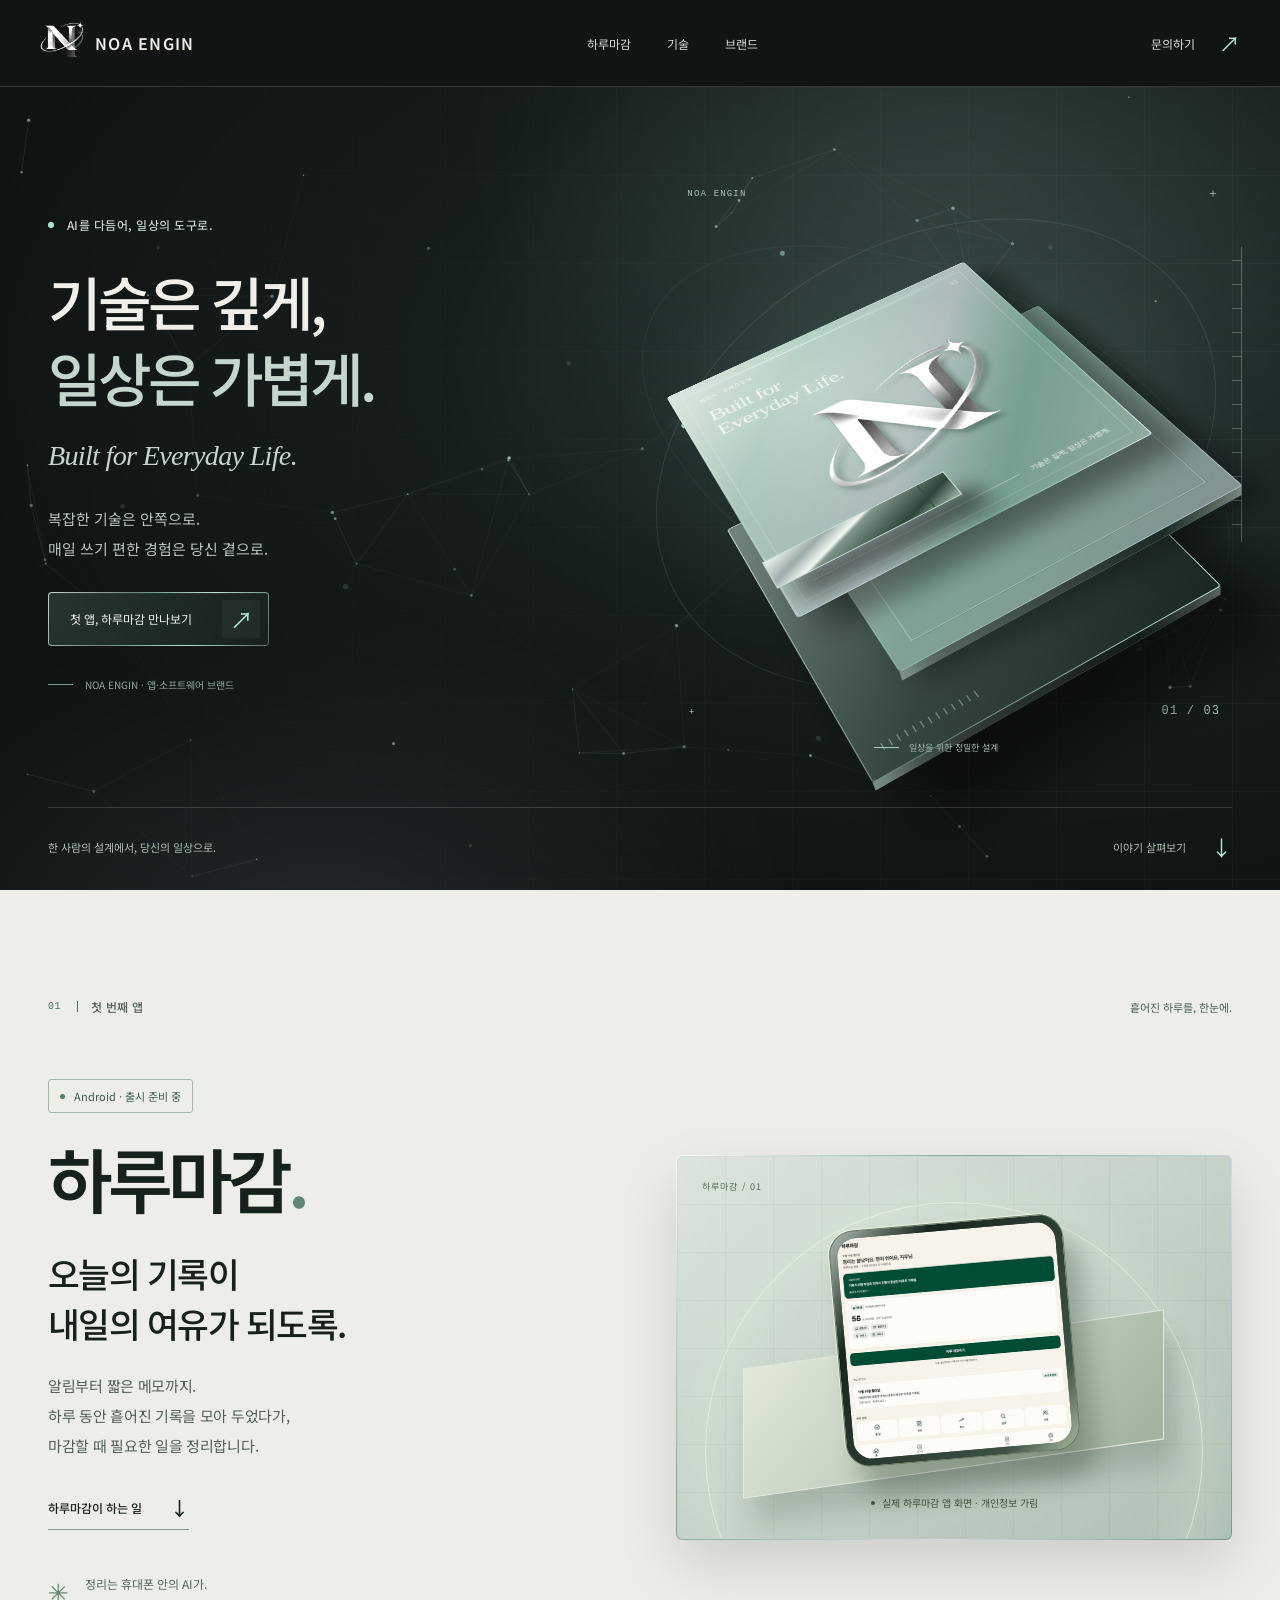
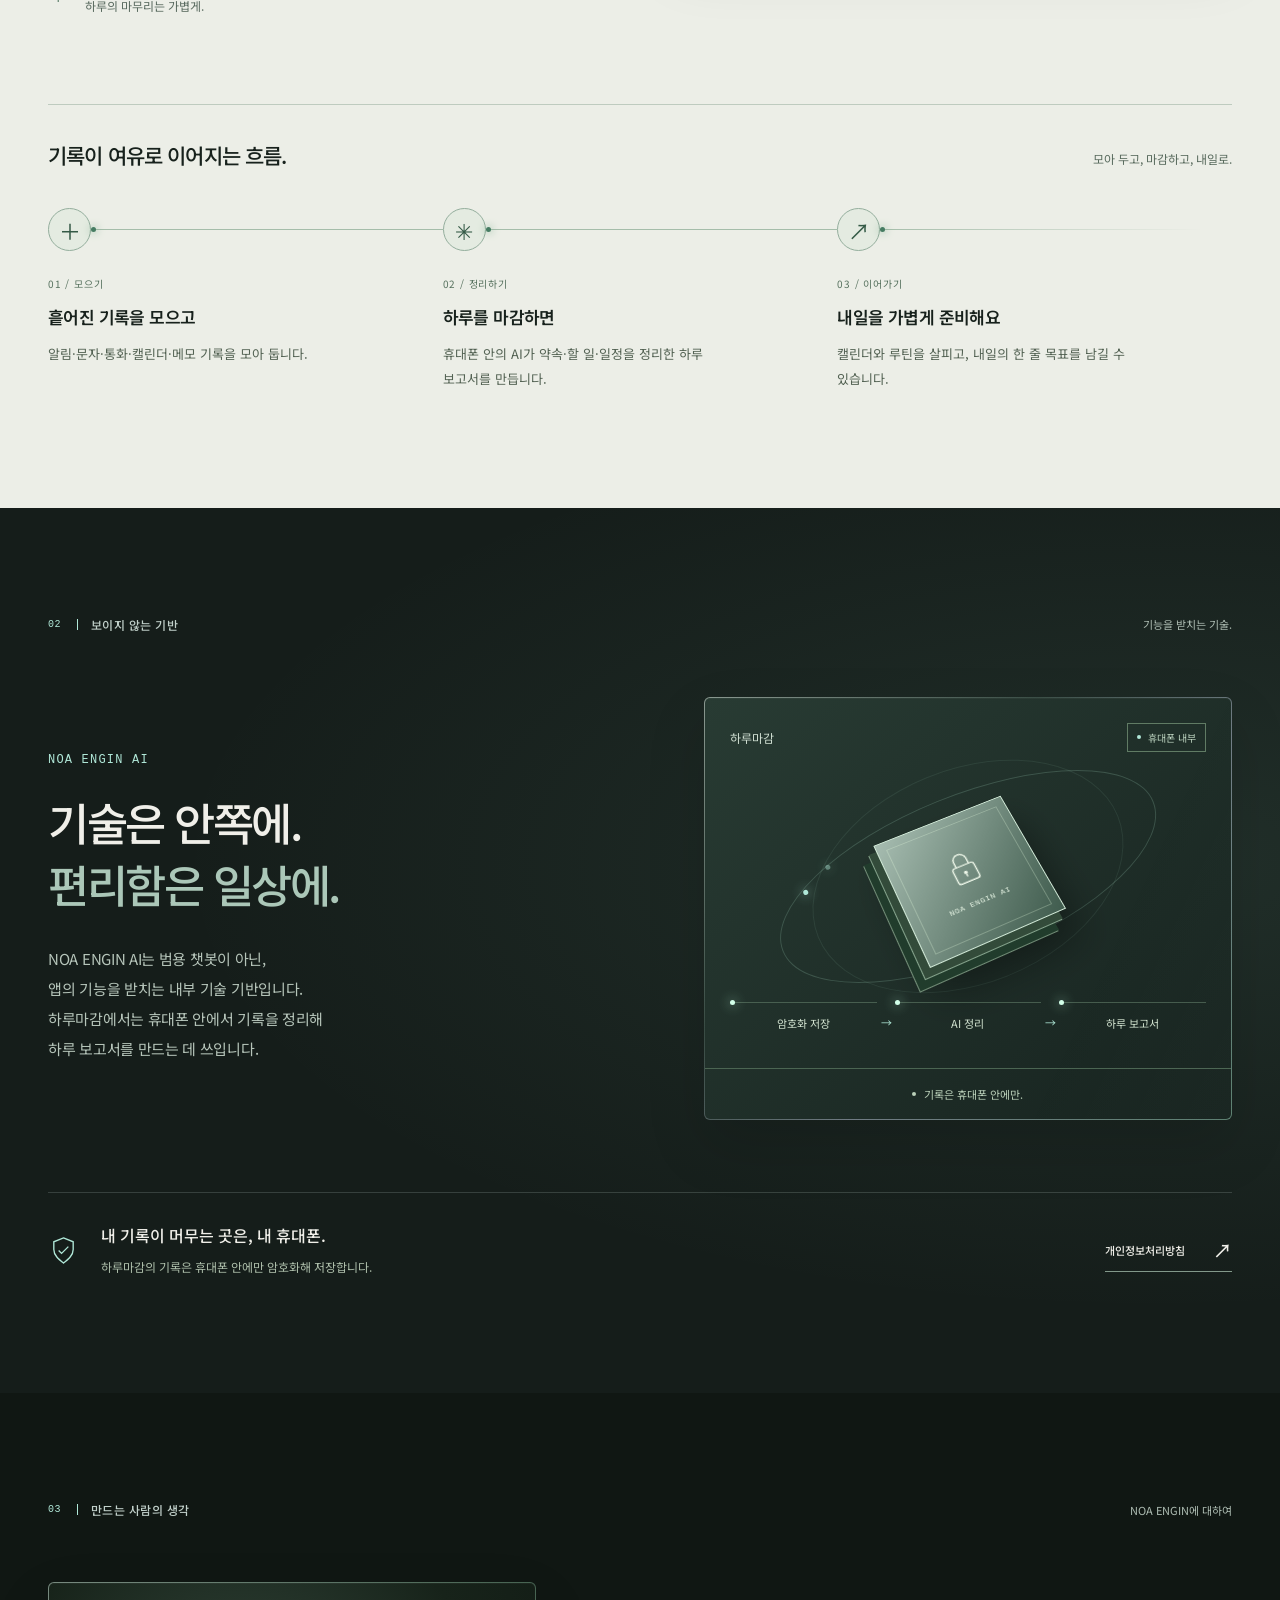
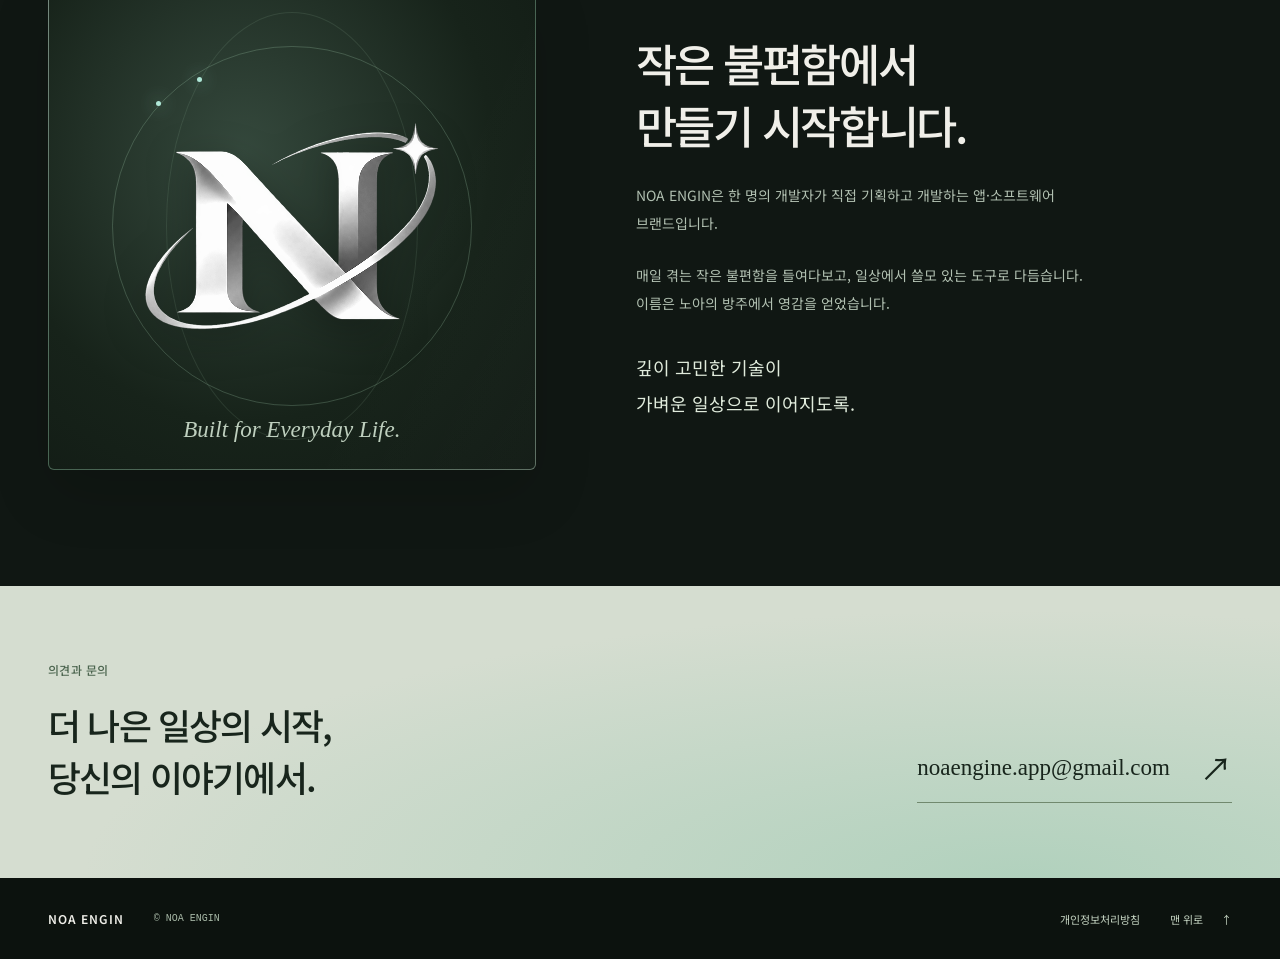
==== index.html @ 0dd3df2d "구글 서치 콘솔 소유권 확인 태그 추가 Co-Authored-By: Claude Opus 5.5 <noreply@anthropic.com> Claude-Session: https:" ====
<!doctype html>
<html lang="ko">
<head>
  <meta charset="utf-8">
  <meta name="viewport" content="width=device-width, initial-scale=1">
  <meta name="google-site-verification" content="SjDsWeBM890c1Nyw2KzvBsazAwzGMPMWwA5pfyXHjJE" />
  <meta name="theme-color" content="#111413">
  <meta name="description" content="NOA ENGIN은 1인 개발자가 직접 기획하고 개발하는 앱·소프트웨어 브랜드입니다. 일상 속 작은 불편함을 해결하는 실용적인 앱을 만들며, 첫 앱 '하루마감'을 출시 준비 중입니다.">
  <title>NOA ENGIN — 기술은 깊게, 일상은 가볍게.</title>
  <link rel="canonical" href="https://noaengineapp.github.io/">
  <meta property="og:type" content="website">
  <meta property="og:title" content="NOA ENGIN — 기술은 깊게, 일상은 가볍게.">
  <meta property="og:description" content="NOA ENGIN은 1인 개발자가 직접 기획하고 개발하는 앱·소프트웨어 브랜드입니다. 일상 속 작은 불편함을 해결하는 실용적인 앱을 만들며, 첫 앱 '하루마감'을 출시 준비 중입니다.">
  <meta property="og:url" content="https://noaengineapp.github.io/">
  <meta property="og:image" content="https://noaengineapp.github.io/assets/og-banner.jpg">
  <meta property="og:image:width" content="1200">
  <meta property="og:image:height" content="675">
  <meta property="og:locale" content="ko_KR">
  <meta name="twitter:card" content="summary_large_image">
  <meta name="twitter:title" content="NOA ENGIN — 기술은 깊게, 일상은 가볍게.">
  <meta name="twitter:description" content="NOA ENGIN은 1인 개발자가 직접 기획하고 개발하는 앱·소프트웨어 브랜드입니다. 일상 속 작은 불편함을 해결하는 실용적인 앱을 만들며, 첫 앱 '하루마감'을 출시 준비 중입니다.">
  <meta name="twitter:image" content="https://noaengineapp.github.io/assets/og-banner.jpg">
  <link rel="icon" type="image/png" sizes="64x64" href="assets/icon-64.png">
  <link rel="apple-touch-icon" sizes="180x180" href="assets/icon-180.png">
  <link rel="preconnect" href="https://fonts.googleapis.com">
  <link rel="preconnect" href="https://fonts.gstatic.com" crossorigin>
  <link href="https://fonts.googleapis.com/css2?family=Noto+Sans+KR:wght@400;500;600;700&display=swap" rel="stylesheet">
  <link rel="stylesheet" href="style.css">
  <script type="application/ld+json">
  {
    "@context": "https://schema.org",
    "@type": "Organization",
    "name": "NOA ENGIN",
    "alternateName": "노아엔진",
    "url": "https://noaengineapp.github.io/",
    "email": "noaengine.app@gmail.com",
    "slogan": "Built for Everyday Life."
  }
  </script>
  <script src="main.js" defer></script>
</head>
<body>
  <a class="skip-link" href="#main">본문으로 바로가기</a>
  <header class="site-header">
    <div class="header-inner">
      <a class="wordmark" href="#home" aria-label="NOA ENGIN 처음으로">
        <span class="brand-mark"><img src="assets/logo-mark-600.png" width="44" height="44" alt=""></span>
        <span>NOA ENGIN</span>
      </a>
      <nav class="desktop-nav" aria-label="주요 메뉴">
        <a href="#haru">하루마감</a>
        <a href="#technology">기술</a>
        <a href="#about">브랜드</a>
      </nav>
      <a class="header-contact" href="mailto:noaengine.app@gmail.com">문의하기 <span aria-hidden="true">↗</span></a>
      <details class="mobile-menu">
        <summary>메뉴 <span class="hamburger" aria-hidden="true"><i></i><i></i></span></summary>
        <nav aria-label="모바일 주요 메뉴">
          <a href="#haru">하루마감 <span aria-hidden="true">↗</span></a>
          <a href="#technology">기술 <span aria-hidden="true">↗</span></a>
          <a href="#about">브랜드 <span aria-hidden="true">↗</span></a>
          <a href="mailto:noaengine.app@gmail.com">문의하기 <span aria-hidden="true">↗</span></a>
        </nav>
      </details>
    </div>
  </header>

  <main id="main">
    <section class="hero" id="home" aria-labelledby="hero-title">
      <div class="hero-atmosphere" aria-hidden="true">
        <div class="aurora aurora-one"></div>
        <div class="aurora aurora-two"></div>
        <div class="hero-grid"></div>
        <svg class="network-fallback" viewBox="0 0 1440 900" preserveAspectRatio="xMidYMid slice">
          <g class="network-layer">
            <path d="M-100 690 140 470 390 560 640 310 920 430 1180 180 1540 290M140 470 180 180 640 310 780 40M390 560 530 850 920 730 920 430 1280 630 1540 290M920 730 1280 630 1510 890"/>
            <g>
              <circle cx="140" cy="470" r="2.5"/><circle cx="390" cy="560" r="3"/>
              <circle cx="640" cy="310" r="2.5"/><circle cx="920" cy="430" r="3"/>
              <circle cx="1180" cy="180" r="2.5"/><circle cx="180" cy="180" r="2"/>
              <circle cx="530" cy="850" r="2"/><circle cx="920" cy="730" r="3"/>
              <circle cx="1280" cy="630" r="2.5"/>
            </g>
          </g>
        </svg>
        <canvas id="network-canvas"></canvas>
      </div>

      <div class="hero-stage container">
        <div class="hero-copy">
          <p class="eyebrow"><span class="signal" aria-hidden="true"></span>AI를 다듬어, 일상의 도구로.</p>
          <h1 id="hero-title" aria-label="기술은 깊게, 일상은 가볍게.">
            <span class="title-line" aria-hidden="true"><span style="--i:0">기</span><span style="--i:1">술</span><span style="--i:2">은</span> <span style="--i:3">깊</span><span style="--i:4">게</span><span style="--i:5">,</span></span>
            <span class="title-line title-silver" aria-hidden="true"><span style="--i:6">일</span><span style="--i:7">상</span><span style="--i:8">은</span> <span style="--i:9">가</span><span style="--i:10">볍</span><span style="--i:11">게</span><span style="--i:12">.</span></span>
          </h1>
          <p class="hero-english" lang="en">Built for Everyday Life.</p>
          <p class="hero-description">복잡한 기술은 안쪽으로.<br>매일 쓰기 편한 경험은 당신 곁으로.</p>
          <a class="button-link" href="#haru">첫 앱, 하루마감 만나보기 <span aria-hidden="true">↗</span></a>
          <p class="hero-caption"><span aria-hidden="true"></span>NOA ENGIN · 앱·소프트웨어 브랜드</p>
        </div>

        <div class="hero-art" role="img" aria-label="은빛과 민트빛이 흐르는 유리 금속 판 위에 떠 있는 NOA ENGIN 로고">
          <div class="art-halo" aria-hidden="true"></div>
          <div class="art-orbit" aria-hidden="true"></div>
          <div class="art-orbit orbit-two" aria-hidden="true"></div>
          <div class="hud hud-top" aria-hidden="true"><span>NOA ENGIN</span><span>＋</span></div>
          <div class="hud hud-bottom" aria-hidden="true"><span>＋</span><span>01 / 03</span></div>
          <div class="art-ruler" aria-hidden="true"></div>
          <div class="art-camera">
            <div class="scene-tilt">
              <div class="assembly">
                <div class="plate plate-base">
                  <span class="plate-index">03</span>
                  <span class="base-rule"></span>
                </div>
                <div class="plate plate-middle">
                  <span class="plate-index">02</span>
                  <span class="middle-frame"></span>
                </div>
                <div class="plate plate-top">
                  <span class="plate-hairline"></span>
                  <div class="plate-label">
                    <span>NOA ENGIN</span>
                    <strong lang="en">Built for<br>Everyday Life.</strong>
                  </div>
                  <div class="logo-metal">
                    <img src="assets/logo-mark-600.png" width="300" height="300" alt="" fetchpriority="high">
                    <span class="logo-sheen"></span>
                  </div>
                  <span class="plate-scan"></span>
                  <div class="plate-signature"><span></span>기술은 깊게, 일상은 가볍게.</div>
                  <span class="plate-index">01</span>
                </div>
                <div class="metal-bar"><span></span></div>
              </div>
            </div>
          </div>
          <p class="art-caption" aria-hidden="true"><span></span>일상을 위한 정밀한 설계</p>
        </div>
      </div>

      <div class="hero-bottom container">
        <p>한 사람의 설계에서, 당신의 일상으로.</p>
        <a href="#haru">이야기 살펴보기 <span class="scroll-arrow" aria-hidden="true">↓</span></a>
      </div>
    </section>

    <section class="product section-space" id="haru" aria-labelledby="haru-title">
      <div class="container">
        <div class="section-heading" data-reveal>
          <p class="eyebrow"><span class="section-number">01</span>첫 번째 앱</p>
          <p class="section-aside">흩어진 하루를, 한눈에.</p>
        </div>
        <div class="product-grid">
          <div class="product-copy" data-reveal>
            <p class="status"><span aria-hidden="true"></span>Android · 출시 준비 중</p>
            <h2 id="haru-title">하루마감<span class="heading-dot" aria-hidden="true">.</span></h2>
            <p class="product-lead">오늘의 기록이<br>내일의 여유가 되도록.</p>
            <p class="body-copy">알림부터 짧은 메모까지.<br>하루 동안 흩어진 기록을 모아 두었다가,<br>마감할 때 필요한 일을 정리합니다.</p>
            <a class="text-link" href="#how-it-works">하루마감이 하는 일 <span aria-hidden="true">↓</span></a>
            <div class="product-footnote"><span aria-hidden="true">✳</span><p>정리는 휴대폰 안의 AI가.<br>하루의 마무리는 가볍게.</p></div>
          </div>
          <figure class="app-figure glass-card" data-reveal data-card>
            <div class="figure-grid" aria-hidden="true"></div>
            <span class="figure-label" aria-hidden="true">하루마감 / 01</span>
            <div class="app-halo" aria-hidden="true"></div>
            <div class="app-plinth" aria-hidden="true"></div>
            <div class="screen-mount">
              <img src="assets/haru-screen.jpg" alt="개인정보를 가린 실제 하루마감 앱 화면" loading="lazy" decoding="async">
            </div>
            <figcaption><span class="caption-dot" aria-hidden="true"></span>실제 하루마감 앱 화면 · 개인정보 가림</figcaption>
          </figure>
        </div>

        <div class="workflow" id="how-it-works" data-reveal>
          <div class="workflow-title"><h3>기록이 여유로 이어지는 흐름.</h3><p>모아 두고, 마감하고, 내일로.</p></div>
          <ol class="steps">
            <li>
              <div class="flow-track" aria-hidden="true"><span class="flow-node">＋</span><span class="flow-wire"></span></div>
              <p class="step-kicker">01 / 모으기</p>
              <h4>흩어진 기록을 모으고</h4>
              <p>알림·문자·통화·캘린더·메모 기록을 모아 둡니다.</p>
            </li>
            <li>
              <div class="flow-track" aria-hidden="true"><span class="flow-node">✳</span><span class="flow-wire"></span></div>
              <p class="step-kicker">02 / 정리하기</p>
              <h4>하루를 마감하면</h4>
              <p>휴대폰 안의 AI가 약속·할 일·일정을 정리한 하루 보고서를 만듭니다.</p>
            </li>
            <li>
              <div class="flow-track" aria-hidden="true"><span class="flow-node">↗</span><span class="flow-wire"></span></div>
              <p class="step-kicker">03 / 이어가기</p>
              <h4>내일을 가볍게 준비해요</h4>
              <p>캘린더와 루틴을 살피고, 내일의 한 줄 목표를 남길 수 있습니다.</p>
            </li>
          </ol>
        </div>
      </div>
    </section>

    <section class="technology section-space" id="technology" aria-labelledby="technology-title">
      <div class="section-glow" aria-hidden="true"></div>
      <div class="container">
        <div class="section-heading" data-reveal>
          <p class="eyebrow"><span class="section-number">02</span>보이지 않는 기반</p>
          <p class="section-aside">기능을 받치는 기술.</p>
        </div>
        <div class="technology-grid">
          <div class="technology-copy" data-reveal>
            <p class="technology-name">NOA ENGIN AI</p>
            <h2 id="technology-title">기술은 안쪽에.<br><span>편리함은 일상에.</span></h2>
            <p class="body-copy">NOA ENGIN AI는 범용 챗봇이 아닌,<br>앱의 기능을 받치는 내부 기술 기반입니다.<br>하루마감에서는 휴대폰 안에서 기록을 정리해<br>하루 보고서를 만드는 데 쓰입니다.</p>
          </div>
          <div class="local-diagram glass-card" data-reveal data-card>
            <div class="diagram-topline"><span>하루마감</span><span class="diagram-tag"><i aria-hidden="true"></i>휴대폰 내부</span></div>
            <div class="core-scene" aria-hidden="true">
              <div class="core-orbit"></div>
              <div class="core-orbit core-orbit-two"></div>
              <div class="core-chip">
                <span class="chip-frame"></span>
                <svg viewBox="0 0 48 48" fill="none"><rect x="12" y="21" width="24" height="20" rx="3" stroke="currentColor" stroke-width="1.5"/><path d="M17 21v-7a7 7 0 0 1 14 0v7" stroke="currentColor" stroke-width="1.5"/><circle cx="24" cy="30" r="2" fill="currentColor"/><path d="M24 32v3" stroke="currentColor" stroke-width="1.5"/></svg>
                <span>NOA ENGIN AI</span>
              </div>
            </div>
            <ol class="diagram-flow" aria-label="휴대폰 내부 처리 순서">
              <li>암호화 저장</li><li>AI 정리</li><li>하루 보고서</li>
            </ol>
            <p class="diagram-bottomline"><span class="caption-dot" aria-hidden="true"></span>기록은 휴대폰 안에만.</p>
          </div>
        </div>
        <div class="privacy-statement" data-reveal>
          <svg viewBox="0 0 32 32" fill="none" aria-hidden="true"><path d="m16 3 10 4v8c0 6-5 10-10 14C11 25 6 21 6 15V7l10-4Z" stroke="currentColor" stroke-width="1.4"/><path d="m11 16 3 3 7-7" stroke="currentColor" stroke-width="1.4"/></svg>
          <div><h3>내 기록이 머무는 곳은, 내 휴대폰.</h3><p>하루마감의 기록은 휴대폰 안에만 암호화해 저장합니다.</p></div>
          <a class="text-link" href="privacy.html">개인정보처리방침 <span aria-hidden="true">↗</span></a>
        </div>
      </div>
    </section>

    <section class="about section-space" id="about" aria-labelledby="about-title">
      <div class="container">
        <div class="section-heading" data-reveal>
          <p class="eyebrow"><span class="section-number">03</span>만드는 사람의 생각</p>
          <p class="section-aside">NOA ENGIN에 대하여</p>
        </div>
        <div class="about-grid">
          <div class="about-symbol glass-card" data-reveal data-card aria-hidden="true">
            <div class="symbol-orbit"></div>
            <div class="symbol-orbit symbol-orbit-two"></div>
            <div class="about-logo"><img src="assets/logo-mark-600.png" alt="" width="240" height="240" loading="lazy" decoding="async"><span class="logo-sheen"></span></div>
            <span class="symbol-label" lang="en">Built for Everyday Life.</span>
          </div>
          <div class="about-copy" data-reveal>
            <h2 id="about-title">작은 불편함에서<br>만들기 시작합니다.</h2>
            <p>NOA ENGIN은 한 명의 개발자가 직접 기획하고 개발하는 앱·소프트웨어 브랜드입니다.</p>
            <p>매일 겪는 작은 불편함을 들여다보고, 일상에서 쓸모 있는 도구로 다듬습니다. 이름은 노아의 방주에서 영감을 얻었습니다.</p>
            <p class="about-closing">깊이 고민한 기술이<br>가벼운 일상으로 이어지도록.</p>
          </div>
        </div>
      </div>
    </section>

    <section class="contact" aria-labelledby="contact-title">
      <div class="container contact-inner" data-reveal>
        <div><p class="eyebrow">의견과 문의</p><h2 id="contact-title">더 나은 일상의 시작,<br>당신의 이야기에서.</h2></div>
        <a class="contact-link" href="mailto:noaengine.app@gmail.com"><span>noaengine.app@gmail.com</span><span class="contact-arrow" aria-hidden="true">↗</span></a>
      </div>
    </section>
  </main>

  <footer class="site-footer">
    <div class="container footer-inner">
      <a class="wordmark footer-wordmark" href="#home" aria-label="NOA ENGIN 처음으로">NOA ENGIN</a>
      <p>© NOA ENGIN</p>
      <a class="privacy-link" href="privacy.html">개인정보처리방침</a>
      <a class="back-top" href="#home">맨 위로 <span aria-hidden="true">↑</span></a>
    </div>
  </footer>
</body>
</html>
---- style.css ----
:root {
  color-scheme: dark;
  --ink: #101313;
  --ivory: #f0efe9;
  --silver: #d4ddda;
  --muted: #a9b8b3;
  --mint: #b0e8d8;
  --line: rgb(219 237 230 / 17%);
  --font: "Noto Sans KR", "Apple SD Gothic Neo", "Malgun Gothic", system-ui, sans-serif;
  --display: "Iowan Old Style", "Palatino Linotype", "Book Antiqua", Georgia, serif;
  --mono: "SFMono-Regular", Consolas, monospace;
}
* { box-sizing: border-box; }
html { scroll-behavior: smooth; scroll-padding-top: 28px; }
body { margin: 0; background: var(--ink); color: var(--ivory); font-family: var(--font); -webkit-font-smoothing: antialiased; word-break: keep-all; overflow-wrap: break-word; }
a { color: inherit; text-decoration: none; }
a, summary { -webkit-tap-highlight-color: transparent; }
img { display: block; max-width: 100%; height: auto; }
svg { display: block; }
h1, h2, h3, h4, p, figure { margin: 0; }
a:focus-visible, summary:focus-visible { outline: 2px solid var(--mint); outline-offset: 6px; }
::selection { background: var(--mint); color: var(--ink); }
.container { width: min(1240px, calc(100% - 96px)); margin-inline: auto; }
.section-space { padding-block: 108px 116px; }
.skip-link { position: fixed; top: 12px; left: 20px; z-index: 100; padding: 14px 20px; background: var(--ivory); color: var(--ink); transform: translateY(-180%); }
.skip-link:focus { transform: translateY(0); }
.site-header { position: relative; z-index: 20; background: #101414; border-bottom: 1px solid var(--line); }
.header-inner { position: relative; width: min(1440px, calc(100% - 80px)); min-height: 86px; margin: auto; display: flex; align-items: center; justify-content: space-between; gap: 28px; }
.wordmark { display: inline-flex; align-items: center; gap: 11px; font: 600 16px var(--font); letter-spacing: .08em; white-space: nowrap; }
.brand-mark { position: relative; width: 44px; height: 44px; }
.brand-mark img { width: 100%; filter: grayscale(1) brightness(1.4); }
.brand-mark::after { content: ""; position: absolute; inset: 0; background: linear-gradient(110deg, transparent 25%, #fff 48%, transparent 70%); background-size: 300% 100%; -webkit-mask: url("assets/logo-mark-600.png") center / contain no-repeat; mask: url("assets/logo-mark-600.png") center / contain no-repeat; animation: sheen 5s ease-in-out infinite; }
.desktop-nav { display: flex; gap: 36px; }
.desktop-nav a, .header-contact { font-size: 12px; color: #d4ddd8; }
.desktop-nav a { position: relative; padding-block: 20px; }
.desktop-nav a::after { content: ""; position: absolute; height: 1px; background: var(--mint); left: 0; right: 0; bottom: 10px; transform: scaleX(0); transform-origin: left; transition: transform .25s; }
.desktop-nav a:hover::after { transform: scaleX(1); }
.header-contact { display: flex; gap: 24px; align-items: center; }
.header-contact span { font-size: 21px; color: var(--mint); }
.mobile-menu { display: none; }
.hero { position: relative; isolation: isolate; overflow: hidden; background: radial-gradient(ellipse at 76% 34%, #293a38, #151c1b 44%, #101313 75%); }
.hero-atmosphere { position: absolute; inset: 0; z-index: -1; overflow: hidden; pointer-events: none; }
.aurora { position: absolute; width: 80%; height: 90%; border-radius: 50%; filter: blur(55px); opacity: .36; animation: aurora-drift 13s ease-in-out infinite; }
.aurora-one { top: -37%; right: -14%; background: radial-gradient(ellipse, #a9dcd066, transparent 65%); }
.aurora-two { bottom: -54%; left: -15%; background: radial-gradient(ellipse, #9aadc766, transparent 65%); animation-delay: -6s; }
.hero-grid { position: absolute; inset: 0; background-image: linear-gradient(#c5e6dc09 1px, transparent 1px), linear-gradient(90deg, #c5e6dc09 1px, transparent 1px); background-size: 88px 88px; mask-image: linear-gradient(90deg, transparent, #000); }
.network-fallback, #network-canvas { position: absolute; inset: 0; width: 100%; height: 100%; }
.network-fallback { opacity: .5; transition: opacity .5s; }
.network-layer { animation: network-drift 17s ease-in-out infinite alternate; transform-origin: center; }
.network-layer path { fill: none; stroke: #b5e2d6; stroke-width: .65; opacity: .28; stroke-dasharray: 9 7; animation: network-current 8s linear infinite; }
.network-layer circle { fill: #c8f3e5; animation: particle-pulse 3s ease-in-out infinite alternate; }
.network-layer circle:nth-child(even) { animation-delay: -1.5s; }
#network-canvas { opacity: .75; }
.hero.network-ready .network-fallback { opacity: .12; }
.hero-stage { display: grid; grid-template-columns: 1fr 1fr; min-height: 720px; align-items: center; }
.hero-copy { position: relative; z-index: 3; padding-block: 80px 66px; }
.eyebrow { display: flex; align-items: center; gap: 13px; font-size: 12px; font-weight: 500; letter-spacing: .04em; color: #c1d0ca; }
.signal { width: 6px; height: 6px; background: var(--mint); border-radius: 50%; flex-shrink: 0; animation: signal-pulse 2.8s ease-in-out infinite; }
.hero h1 { margin-top: 30px; font-size: clamp(44px, 4.55vw, 68px); line-height: 1.3; font-weight: 500; letter-spacing: -.07em; }
.title-line { display: block; white-space: nowrap; }
.title-line > span { display: inline-block; animation: character-enter .95s cubic-bezier(.16,1,.3,1) both, character-glow 7s ease-in-out infinite; animation-delay: calc(var(--i) * 65ms), calc(2.4s + var(--i) * 85ms); }
.title-silver { color: #c5d6cf; }
.hero-english { margin-top: 23px; font: italic clamp(23px, 2.2vw, 31px)/1.3 var(--display); color: #c7d4ce; letter-spacing: -.025em; animation: copy-enter 1.2s .55s both; }
.hero-description { margin-top: 30px; font-size: 15px; line-height: 1.95; color: #b6c3bd; animation: copy-enter 1.2s .7s both; }
.button-link { position: relative; display: inline-flex; align-items: center; gap: 30px; min-height: 54px; margin-top: 29px; padding: 6px 8px 6px 21px; border: 1px solid transparent; border-radius: 4px; background: linear-gradient(120deg, #263530, #17201e) padding-box, linear-gradient(120deg, #c3d1cc, #6b8379, #b6e3d5, #546660) border-box; font-size: 12px; box-shadow: inset 0 1px #ffffff0a; transition: box-shadow .3s, transform .3s; }
.button-link:hover { transform: translateY(-3px); box-shadow: 0 12px 30px #0003, 0 0 28px #b0e8d81a; }
.button-link > span { display: grid; place-items: center; width: 38px; height: 38px; background: #d9f7e90b; color: var(--mint); font-size: 23px; }
.hero-caption { display: flex; gap: 12px; align-items: center; margin-top: 31px; font-size: 10px; color: #91a69b; }
.hero-caption > span { width: 25px; height: 1px; background: #7b9c8b; }
.hero-art { position: relative; width: 100%; height: 650px; min-width: 0; pointer-events: none; }
.art-halo { position: absolute; inset: 15% -10%; border-radius: 50%; background: radial-gradient(ellipse, #a2d8c722, transparent 65%); animation: halo-breathe 6s ease-in-out infinite; }
.art-camera { position: absolute; inset: 0; perspective: 1200px; }
.scene-tilt { position: absolute; inset: 0; transform-style: preserve-3d; transform: rotateX(var(--tilt-x, 0deg)) rotateY(var(--tilt-y, 0deg)); }
.assembly { position: absolute; width: 370px; height: 370px; left: calc(50% - 185px); top: 145px; transform-style: preserve-3d; transform: rotateX(47deg) rotateY(-10deg) rotateZ(-28deg); animation: assembly-float 9s ease-in-out infinite; }
.plate { position: absolute; inset: 0; border: 1px solid transparent; border-radius: 4px; transform-style: preserve-3d; }
.plate::after { content: ""; position: absolute; top: 100%; left: -1px; right: -1px; height: 12px; transform-origin: top; transform: rotateX(-90deg); background: linear-gradient(90deg, #889b95, #283a34 75%, #a5bcb1); border: 1px solid #728a7f; }
.plate-base { transform: translate3d(-25px, 60px, -85px); background: linear-gradient(138deg, #73867f, #344640 55%, #1a2724) padding-box, linear-gradient(125deg, #d4e2dc, #667e75, #c3eadb) border-box; box-shadow: 25px 70px 55px #0008; }
.plate-middle { transform: translate3d(38px, 12px, -29px); background: linear-gradient(135deg, #d9e3ddc9, #789389a1 48%, #526c608a) padding-box, linear-gradient(140deg, #e8eee9, #8bbdab, #bbc1ce) border-box; box-shadow: 12px 24px 30px #0005; }
.middle-frame { position: absolute; inset: 23px; border: 1px solid #edfff34d; box-shadow: 1px 1px #29483a33; }
.plate-top { --lift: 30px; transform: translate3d(-20px, -46px, var(--lift)); background: linear-gradient(125deg, #e3eeea38, #7e9a9033 40%, #33594b55) padding-box, linear-gradient(130deg, #f3faf2, #95c2b2 25%, #d4d7e9 55%, #6eaf97 75%, #e5f5ed) border-box; box-shadow: 20px 32px 30px #0006, inset 1px 1px #ffffff66, inset -1px -1px #b4e4cf55; animation: plate-lift 6s ease-in-out infinite; }
.plate-top::before { content: ""; position: absolute; inset: 0; border-radius: inherit; background: radial-gradient(circle at var(--light-x, 35%) var(--light-y, 25%), #f4fff150, transparent 55%), linear-gradient(135deg, #c7d7ce8c, #728d8170); pointer-events: none; }
.plate-hairline { position: absolute; inset: 12px; border: 1px solid #f3fff333; }
.plate-label { position: absolute; left: 27px; top: 27px; color: #f3f6ed; }
.plate-label > span { display: block; margin-bottom: 12px; font: 9px var(--mono); letter-spacing: .15em; }
.plate-label strong { font: 400 26px/1.05 var(--display); letter-spacing: -.035em; }
.logo-metal { position: absolute; width: 213px; height: 213px; left: 91px; top: 108px; }
.logo-metal img { width: 100%; filter: grayscale(1) brightness(1.45) contrast(1.1) drop-shadow(4px 8px 3px #122a2155); }
.logo-sheen { position: absolute; inset: 0; background: linear-gradient(110deg, transparent 34%, #fff 49%, #e1fff3 51%, transparent 66%); background-size: 300% 100%; -webkit-mask: url("assets/logo-mark-600.png") center / contain no-repeat; mask: url("assets/logo-mark-600.png") center / contain no-repeat; mix-blend-mode: screen; animation: sheen 4.8s ease-in-out infinite; }
.plate-scan { position: absolute; left: 14px; right: 14px; top: 14px; height: 1px; background: linear-gradient(90deg, transparent, #edfff7, #c3e7da, transparent); box-shadow: 0 0 15px #dcfff4; animation: plate-scan 4.7s cubic-bezier(.4,0,.2,1) infinite; }
.plate-scan::after { content: ""; position: absolute; inset: -18px 0 1px; background: linear-gradient(transparent, #e7fff00d); }
.plate-signature { position: absolute; bottom: 25px; left: 27px; right: 27px; display: flex; align-items: center; gap: 12px; font-size: 8px; color: #eff7ed; }
.plate-signature > span { flex: 1; height: 1px; background: #edf5e96b; }
.plate-index { position: absolute; right: 22px; top: 24px; font: 9px var(--mono); color: #e4ede2b3; }
.base-rule { position: absolute; left: 22px; bottom: 23px; width: 100px; height: 8px; background: repeating-linear-gradient(90deg, #c9e2d680 0 1px, transparent 1px 8px); }
.metal-bar { position: absolute; width: 175px; height: 35px; left: -28px; bottom: 31px; transform: translateZ(90px); background: linear-gradient(155deg, #eff6f2, #9cacaa 23%, #f3f9f4 39%, #81968c 43%, #2e443a 78%, #9eb7a9); border: 1px solid #cbded3; box-shadow: 14px 28px 20px #0007; }
.metal-bar::after { content: ""; position: absolute; top: 100%; left: -1px; right: -1px; height: 18px; background: linear-gradient(100deg, #819b89, #273c31 70%); transform: rotateX(-90deg); transform-origin: top; border: 1px solid #708d7c; }
.metal-bar > span { position: absolute; right: 25px; height: 100%; width: 1px; background: #294c38; }
.art-orbit { position: absolute; left: 0; top: 18%; width: 100%; height: 66%; border: 1px solid #c7e4d51c; border-radius: 50%; transform: rotate(-28deg); animation: orbit-sway 12s ease-in-out infinite; }
.art-orbit::after { content: ""; position: absolute; top: 16%; left: 14%; width: 5px; height: 5px; background: var(--mint); border-radius: 50%; box-shadow: 0 0 16px var(--mint); animation: signal-pulse 3s infinite; }
.orbit-two { left: -3%; top: 24%; width: 106%; height: 53%; transform: rotate(25deg); animation-direction: reverse; animation-delay: -6s; opacity: .5; }
.hud { position: absolute; left: 8%; right: 2%; display: flex; align-items: center; justify-content: space-between; font: 9px var(--mono); letter-spacing: .13em; color: #a9c4b6; }
.hud-top { top: 63px; }
.hud-bottom { bottom: 54px; }
.hud span:last-child { font-size: 12px; }
.art-ruler { position: absolute; right: -10px; top: 125px; height: 295px; width: 10px; opacity: .35; border-right: 1px solid #bfd7ce; background: repeating-linear-gradient(0deg, transparent 0 17px, #bfd7ce 17px 18px, transparent 18px 24px); }
.art-caption { position: absolute; bottom: 18px; left: 50%; transform: translateX(-50%); display: flex; align-items: center; gap: 10px; font-size: 9px; color: #a2b5aa; white-space: nowrap; }
.art-caption span { width: 25px; height: 1px; background: #abcdbb; }
.hero-bottom { position: relative; display: flex; align-items: center; justify-content: space-between; gap: 24px; border-top: 1px solid var(--line); padding-block: 24px 28px; color: #abbcb1; font-size: 11px; }
.hero-bottom a { display: flex; align-items: center; gap: 25px; }
.scroll-arrow { color: var(--mint); font-size: 21px; animation: arrow-drift 2s ease-in-out infinite; }

.section-heading { display: flex; align-items: center; justify-content: space-between; gap: 24px; margin-bottom: 64px; }
.section-number { font: 10px var(--mono); color: var(--mint); padding-right: 16px; border-right: 1px solid currentColor; }
.section-aside { font-size: 11px; color: #aebdb3; }
.product { color-scheme: light; background: #eceee7; color: #17211c; }
.product .eyebrow, .product .section-aside { color: #536359; }
.product .section-number { color: #507462; }
.product-grid { display: grid; grid-template-columns: 1fr 1fr; align-items: center; gap: 72px; perspective: 1200px; }
.status { display: inline-flex; align-items: center; gap: 9px; padding: 8px 11px; border: 1px solid #a4b8aa; border-radius: 3px; font-size: 11px; color: #405e4d; }
.status > span { width: 5px; height: 5px; background: #527d65; border-radius: 50%; }
.product h2 { margin-top: 24px; font-size: clamp(56px, 5.5vw, 78px); line-height: 1.15; font-weight: 600; letter-spacing: -.07em; }
.heading-dot { color: #608673; }
.product-lead { margin-top: 30px; font-size: clamp(28px, 2.7vw, 38px); line-height: 1.45; font-weight: 500; letter-spacing: -.05em; }
.body-copy { font-size: 15px; line-height: 2; color: #b6c5ba; letter-spacing: -.02em; }
.product .body-copy { margin-top: 23px; color: #536258; }
.text-link { display: inline-flex; align-items: center; gap: 28px; min-height: 44px; border-bottom: 1px solid #82988a; font-size: 12px; font-weight: 500; }
.text-link span { display: inline-block; font-size: 19px; transition: transform .25s; }
.text-link:hover span { transform: translate(3px, -3px); }
.product-copy .text-link { margin-top: 25px; }
.product-footnote { display: flex; align-items: flex-start; gap: 16px; margin-top: 43px; }
.product-footnote > span { font-size: 25px; color: #638471; }
.product-footnote p { font-size: 12px; line-height: 1.8; color: #58695e; }
.glass-card { position: relative; border: 1px solid transparent; border-radius: 6px; background: linear-gradient(140deg, #283b33, #17231f) padding-box, linear-gradient(135deg, #d5e6db99, #779b8c55 35%, #c6d2e680 60%, #95cdb48c) border-box; box-shadow: inset 0 1px #f0fff30a, 0 25px 60px #0002; }
.glass-card::after { content: ""; position: absolute; inset: 0; border-radius: inherit; pointer-events: none; background: linear-gradient(115deg, transparent 30%, #f2fff306 48%, #f2fff316 50%, transparent 68%); background-size: 280% 100%; animation: glass-reflection 9s ease-in-out infinite; }
.app-figure { min-width: 0; display: flex; flex-direction: column; align-items: center; padding: 66px 25px 28px; background: linear-gradient(145deg, #dce5dc, #aebfb3) padding-box, linear-gradient(130deg, #fff, #82a893, #d6d8e8, #749b88) border-box; overflow: hidden; isolation: isolate; }
.figure-grid { position: absolute; inset: 0; z-index: -2; background-image: linear-gradient(#334f3d0c 1px, transparent 1px), linear-gradient(90deg, #334f3d0c 1px, transparent 1px); background-size: 48px 48px; }
.figure-label { position: absolute; top: 24px; left: 25px; font: 9px var(--font); letter-spacing: .1em; color: #526c58; }
.app-halo { position: absolute; left: 5%; top: 12%; width: 90%; aspect-ratio: 1; border-radius: 50%; border: 1px solid #edf7e7b3; box-shadow: 0 0 60px #e3ffe640, inset 0 0 60px #e3ffe640; z-index: -1; animation: halo-breathe 7s ease-in-out infinite; }
.app-plinth { position: absolute; bottom: 70px; width: 76%; height: 130px; z-index: -1; background: linear-gradient(135deg, #e0e8da, #9fb39e); transform: skewY(-8deg); box-shadow: 12px 25px 23px #20321e29; border: 1px solid #e4e8dd; }
.screen-mount { width: 235px; max-width: 75%; padding: 7px; border-radius: 25px; background: linear-gradient(130deg, #b1bdb4, #18261e 24%, #3d5144 82%, #a9baa2); border: 1px solid #62765f; box-shadow: -1px -1px #edf0e5, 14px 27px 24px #1d2b1c47; transform: rotate(-5deg); animation: screen-float 8s ease-in-out infinite; }
.screen-mount img { width: 100%; border-radius: 19px; }
.app-figure figcaption { display: flex; align-items: center; justify-content: center; gap: 7px; margin-top: 35px; font-size: 10px; line-height: 1.7; color: #40553f; text-align: center; }
.caption-dot { display: inline-block; width: 4px; height: 4px; background: currentColor; border-radius: 50%; flex-shrink: 0; }
.workflow { margin-top: 88px; padding-top: 35px; border-top: 1px solid #becbbf; }
.workflow-title { display: flex; align-items: baseline; justify-content: space-between; gap: 20px; }
.workflow-title h3 { font-size: 21px; font-weight: 500; letter-spacing: -.04em; }
.workflow-title p { font-size: 12px; color: #586a5d; }
.steps { display: grid; grid-template-columns: repeat(3, 1fr); list-style: none; padding: 0; margin: 38px 0 0; }
.steps li { min-width: 0; padding-right: 30px; }
.flow-track { display: flex; align-items: center; margin-bottom: 25px; }
.flow-node { position: relative; display: grid; place-items: center; width: 43px; height: 43px; flex-shrink: 0; border: 1px solid #94ae9d; border-radius: 50%; color: #345a46; background: #e4ebe1; font-size: 22px; }
.flow-wire { position: relative; flex: 1; height: 1px; background: #a5bdaa; margin-right: -30px; }
.flow-wire::after { content: ""; position: absolute; left: 0; top: -2px; width: 5px; height: 5px; border-radius: 50%; background: #467c62; box-shadow: 0 0 8px #5b9c72; animation: flow-horizontal 3.4s linear infinite; }
.steps li:nth-child(2) .flow-wire::after { animation-delay: -1.1s; }
.steps li:last-child .flow-wire { background: linear-gradient(90deg, #a5bdaa, transparent); margin-right: 0; }
.steps li:last-child .flow-wire::after { animation-delay: -2.2s; }
.step-kicker { margin-bottom: 13px; font-size: 10px; letter-spacing: .08em; color: #56715e; }
.steps h4 { font-size: 17px; font-weight: 600; letter-spacing: -.035em; }
.steps li > p:last-child { max-width: 300px; margin-top: 13px; font-size: 13px; line-height: 1.9; color: #536253; }
.technology { position: relative; isolation: isolate; overflow: hidden; background: #151d1a; }
.section-glow { position: absolute; z-index: -1; inset: 0; background: radial-gradient(ellipse at 90% 40%, #92d4b91a, transparent 60%); animation: halo-breathe 10s ease-in-out infinite; }
.technology-grid { display: grid; grid-template-columns: 1.1fr 1fr; align-items: center; gap: 75px; perspective: 1200px; }
.technology-name { font: 12px var(--mono); color: var(--mint); letter-spacing: .1em; }
.technology h2, .about h2 { font-size: clamp(32px, 3.5vw, 48px); line-height: 1.4; font-weight: 500; letter-spacing: -.055em; }
.technology h2 { margin-top: 24px; }
.technology h2 span { color: #abc7b8; }
.technology .body-copy { margin-top: 28px; }
.local-diagram { min-width: 0; padding: 25px 25px 0; overflow: hidden; }
.diagram-topline { display: flex; justify-content: space-between; align-items: center; gap: 15px; font-size: 12px; color: #d0dfd2; }
.diagram-tag { display: inline-flex; align-items: center; gap: 7px; border: 1px solid #607b64; padding: 6px 9px; font-size: 10px; color: #bed5c1; }
.diagram-tag i { width: 4px; height: 4px; background: var(--mint); border-radius: 50%; }
.core-scene { position: relative; height: 250px; display: grid; place-items: center; perspective: 700px; }
.core-chip { position: relative; display: flex; flex-direction: column; align-items: center; justify-content: center; width: 145px; height: 145px; transform: rotateX(27deg) rotateZ(-25deg); background: linear-gradient(135deg, #a6bcb0, #405c4e); border: 1px solid #d2ead8; box-shadow: -8px 8px 0 #334b3a, -9px 9px 0 #85a38c, -17px 17px 0 #213c2c, -18px 18px 0 #718c76, 0 30px 40px #0006; animation: chip-float 7s ease-in-out infinite; }
.core-chip svg { width: 46px; height: 46px; color: #eef7e9; }
.core-chip > span:last-child { margin-top: 13px; font: 8px var(--mono); letter-spacing: .09em; color: #e8f6e6; }
.chip-frame { position: absolute; inset: 9px; border: 1px solid #e7ffe144; }
.core-orbit { position: absolute; width: 84%; height: 65%; border: 1px solid #b1e4cb33; border-radius: 50%; transform: rotate(-22deg); animation: orbit-sway 13s ease-in-out infinite; }
.core-orbit::after { content: ""; position: absolute; top: 20%; left: 10%; width: 5px; height: 5px; border-radius: 50%; background: var(--mint); box-shadow: 0 0 12px var(--mint); }
.core-orbit-two { width: 68%; height: 86%; animation-delay: -6s; opacity: .45; }
.diagram-flow { list-style: none; margin: 0; padding: 0 0 25px; display: grid; grid-template-columns: repeat(3, 1fr); gap: 18px; }
.diagram-flow li { position: relative; padding-block: 12px; border-top: 1px solid #718d7780; color: #d0e1ce; text-align: center; font-size: 11px; }
.diagram-flow li:not(:last-child)::after { content: "→"; position: absolute; right: -15px; top: 11px; color: var(--mint); }
.diagram-flow li::before { content: ""; position: absolute; left: 0; top: -3px; width: 5px; height: 5px; border-radius: 50%; background: #d2ffe9; box-shadow: 0 0 12px #b4eed3; animation: flow-horizontal 3s linear infinite; }
.diagram-flow li:nth-child(2)::before { animation-delay: -1s; }
.diagram-flow li:nth-child(3)::before { animation-delay: -2s; }
.diagram-bottomline { display: flex; align-items: center; justify-content: center; gap: 8px; margin-inline: -25px; padding: 17px; border-top: 1px solid #4b6552; color: #bad0b9; font-size: 11px; }
.privacy-statement { display: flex; align-items: center; gap: 22px; margin-top: 72px; padding-top: 30px; border-top: 1px solid var(--line); }
.privacy-statement > svg { width: 31px; height: 31px; flex-shrink: 0; color: var(--mint); }
.privacy-statement h3 { font-size: 16px; font-weight: 500; }
.privacy-statement p { margin-top: 9px; color: #aebfab; font-size: 12px; line-height: 1.8; }
.privacy-statement .text-link { margin-left: auto; white-space: nowrap; font-size: 11px; }
.about { background: #101713; }
.about-grid { display: grid; grid-template-columns: .9fr 1.1fr; gap: 100px; align-items: center; perspective: 1200px; }
.about-symbol { aspect-ratio: 1; display: grid; place-items: center; overflow: hidden; background: radial-gradient(ellipse at 40% 35%, #35493d, #17231a 60%, #111a14) padding-box, linear-gradient(135deg, #bcd7c799, #476452, #a4c0ac88) border-box; }
.about-symbol::before { content: ""; position: absolute; inset: 0; background: linear-gradient(90deg, transparent calc(50% - .5px), #bddac51c 50%, transparent calc(50% + .5px)), linear-gradient(transparent calc(50% - .5px), #bddac51c 50%, transparent calc(50% + .5px)); }
.about-logo { position: relative; width: 62%; filter: drop-shadow(0 12px 20px #0004); }
.about-logo img { width: 100%; filter: grayscale(1) brightness(1.4); }
.symbol-orbit { position: absolute; inset: 13%; border: 1px solid #a5d0ae40; border-radius: 50%; animation: orbit-turn 28s linear infinite; }
.symbol-orbit::after { content: ""; position: absolute; left: 12%; top: 15%; width: 5px; height: 5px; border-radius: 50%; background: var(--mint); box-shadow: 0 0 18px var(--mint); }
.symbol-orbit-two { inset: 6% 24%; animation-direction: reverse; border-color: #a5d0ae20; }
.symbol-label { position: absolute; bottom: 26px; font: italic 23px var(--display); color: #becfbe; text-align: center; padding-inline: 15px; }
.about-copy p { max-width: 455px; margin-top: 24px; font-size: 14px; line-height: 2; color: #b1c0b1; }
.about-copy .about-closing { margin-top: 32px; color: #e0ebdc; font-size: 18px; }
.contact { position: relative; padding-block: 75px; background: radial-gradient(ellipse at 80% 100%, #b1d1bd, transparent 65%), #d5ddd0; color: #18251c; color-scheme: light; }
.contact-inner { display: flex; align-items: flex-end; justify-content: space-between; gap: 35px; }
.contact .eyebrow { color: #4c654f; }
.contact h2 { margin-top: 21px; font-size: clamp(26px, 2.8vw, 38px); line-height: 1.45; font-weight: 500; letter-spacing: -.05em; }
.contact-link { display: flex; align-items: center; gap: 30px; padding-block: 12px; border-bottom: 1px solid #71896e; }
.contact-link > span:first-child { font: clamp(16px, 1.8vw, 24px) var(--display); overflow-wrap: anywhere; }
.contact-arrow { font-size: 32px; transition: transform .25s; }
.contact-link:hover .contact-arrow { transform: translate(4px, -4px); }
.product a:focus-visible, .contact a:focus-visible { outline-color: #345c44; }
.site-footer { padding-block: 32px; background: #0c120e; }
.footer-inner { display: flex; align-items: center; gap: 30px; }
.footer-wordmark { font-size: 12px; letter-spacing: .08em; }
.footer-inner p { color: #a8b9a7; font: 10px var(--mono); }
.privacy-link { margin-left: auto; font-size: 11px; color: #c4d3c1; }
.back-top { display: flex; align-items: center; gap: 18px; font-size: 11px; color: #c4d3c1; }

/* 기본 콘텐츠는 항상 표시한다. JS는 진입 효과만 추가한다. */
[data-reveal] { position: relative; }
[data-reveal].reveal-enter { animation: reveal-enter 1s cubic-bezier(.16,1,.3,1) both; }
[data-card].reveal-enter { animation-name: card-unfold; transform-origin: center bottom; }
[data-reveal].reveal-enter::before { content: ""; position: absolute; z-index: 5; left: 0; top: 0; width: 100%; height: 1px; pointer-events: none; background: linear-gradient(90deg, transparent, #accfbc, #f0fff0, transparent); box-shadow: 0 0 18px #a1d3b4; transform-origin: left; animation: reveal-line 1.1s ease-out both; }
.product [data-reveal].reveal-enter::before, .contact [data-reveal].reveal-enter::before { background: linear-gradient(90deg, transparent, #4b8062, transparent); box-shadow: none; }

@supports (backdrop-filter: blur(8px)) {
  .plate-top { backdrop-filter: blur(8px); }
}
@keyframes aurora-drift {
  0%, 100% { transform: translate3d(0,0,0) rotate(-10deg) scale(1); }
  50% { transform: translate3d(-9%,12%,0) rotate(12deg) scale(1.14); }
}
@keyframes network-drift {
  from { transform: translate(-30px,25px) scale(1.03); }
  to { transform: translate(35px,-35px) scale(1.08); }
}
@keyframes network-current { to { stroke-dashoffset: -160; } }
@keyframes particle-pulse { from { opacity: .35; } to { opacity: 1; } }
@keyframes signal-pulse {
  0%, 100% { box-shadow: 0 0 0 0 #b0e8d82b, 0 0 10px #b0e8d85c; }
  55% { box-shadow: 0 0 0 7px #b0e8d800, 0 0 19px #b0e8d8aa; }
}
@keyframes character-enter {
  from { opacity: 0; transform: translateY(26px) rotateX(-30deg); filter: blur(5px); }
  to { opacity: 1; transform: translateY(0) rotateX(0); filter: blur(0); }
}
@keyframes character-glow {
  0%, 12%, 100% { text-shadow: 0 0 0 transparent; }
  5% { text-shadow: 0 0 18px #d2fff1aa, 0 0 2px #fff; color: #f1fff7; }
}
@keyframes copy-enter {
  from { opacity: 0; transform: translateY(15px); }
  to { opacity: 1; transform: translateY(0); }
}
@keyframes assembly-float {
  0%, 100% { transform: translate3d(0,9px,0) rotateX(47deg) rotateY(-10deg) rotateZ(-28deg); }
  50% { transform: translate3d(0,-17px,0) rotateX(53deg) rotateY(-4deg) rotateZ(-24deg); }
}
@keyframes plate-lift {
  0%, 100% { transform: translate3d(-20px,-46px,30px); }
  50% { transform: translate3d(-20px,-46px,54px); }
}
@keyframes sheen {
  0% { background-position: 160% 0; }
  55%, 100% { background-position: -60% 0; }
}
@keyframes plate-scan {
  0% { top: 5%; opacity: 0; }
  12% { opacity: .9; }
  78% { opacity: .75; }
  94%, 100% { top: 94%; opacity: 0; }
}
@keyframes halo-breathe {
  0%, 100% { opacity: .55; transform: scale(.95); }
  50% { opacity: 1; transform: scale(1.07); }
}
@keyframes orbit-sway {
  0%, 100% { transform: rotate(-28deg) scale(1); }
  50% { transform: rotate(-8deg) scale(.94); }
}
@keyframes orbit-turn { to { transform: rotate(360deg); } }
@keyframes arrow-drift {
  0%, 100% { transform: translateY(-3px); }
  50% { transform: translateY(4px); }
}
@keyframes glass-reflection {
  0% { background-position: 150% 0; }
  65%, 100% { background-position: -50% 0; }
}
@keyframes screen-float {
  0%, 100% { transform: translateY(0) rotate(-5deg); }
  50% { transform: translateY(-10px) rotate(-3deg); }
}
@keyframes flow-horizontal {
  0% { left: 0; opacity: 0; }
  12%, 85% { opacity: 1; }
  100% { left: calc(100% - 5px); opacity: 0; }
}
@keyframes chip-float {
  0%, 100% { transform: translateY(4px) rotateX(27deg) rotateZ(-25deg); }
  50% { transform: translateY(-9px) rotateX(33deg) rotateZ(-20deg); }
}
@keyframes reveal-enter {
  from { opacity: .3; transform: translateY(32px); }
  to { opacity: 1; transform: translateY(0); }
}
@keyframes card-unfold {
  from { opacity: .3; transform: perspective(1100px) translateY(45px) rotateX(15deg) rotateY(-9deg); }
  to { opacity: 1; transform: perspective(1100px) translateY(0) rotateX(0) rotateY(0); }
}
@keyframes reveal-line {
  0% { transform: scaleX(0); opacity: 0; }
  35% { transform: scaleX(1); opacity: 1; }
  100% { transform: scaleX(1); opacity: 0; }
}

.page-hidden *, .page-hidden *::before, .page-hidden *::after {
  animation-play-state: paused !important;
}

@media (min-width: 1500px) {
  .hero-stage { min-height: 780px; }
  .hero-art { transform: scale(1.08); }
}
@media (max-width: 1100px) {
  .container { width: calc(100% - 72px); }
  .hero-stage { grid-template-columns: 1.05fr .95fr; min-height: 670px; }
  .hero h1 { font-size: 48px; }
  .hero-art { transform: scale(.85); transform-origin: center; }
  .product-grid, .technology-grid { gap: 40px; }
  .about-grid { gap: 50px; }
  .contact-inner { flex-direction: column; align-items: flex-start; }
}
@media (max-width: 820px) {
  .hero-stage { grid-template-columns: 1fr; min-height: 0; }
  .hero-copy { padding: 60px 0 0; }
  .hero h1 { font-size: 60px; }
  .hero-art { height: 510px; transform: none; margin-top: 5px; }
  .art-camera { inset: -55px 0 0; }
  .hud-top { top: 25px; }
  .hud-bottom { bottom: 45px; }
  .art-ruler { top: 70px; height: 270px; right: 3%; }
  .technology-grid { grid-template-columns: 1fr; }
  .local-diagram { width: min(100%, 540px); justify-self: center; }
  .about h2 { font-size: 33px; }
  .privacy-statement { flex-wrap: wrap; }
  .privacy-statement .text-link { margin-left: 53px; }
}
@media (max-width: 700px) {
  .container { width: calc(100% - 44px); }
  .header-inner { width: calc(100% - 36px); min-height: 74px; gap: 15px; }
  .wordmark { font-size: 12px; gap: 8px; letter-spacing: .06em; }
  .brand-mark { width: 34px; height: 34px; }
  .desktop-nav, .header-contact { display: none; }
  .mobile-menu { display: block; }
  .mobile-menu summary { display: flex; align-items: center; gap: 12px; min-height: 44px; cursor: pointer; list-style: none; font-size: 11px; color: #cad8cc; }
  .mobile-menu summary::-webkit-details-marker { display: none; }
  .hamburger { position: relative; width: 22px; height: 20px; }
  .hamburger i { position: absolute; left: 0; width: 22px; height: 1px; background: #dce6dc; transition: transform .25s, top .25s; }
  .hamburger i:first-child { top: 6px; }
  .hamburger i:last-child { top: 14px; }
  .mobile-menu[open] .hamburger i:first-child { top: 10px; transform: rotate(45deg); }
  .mobile-menu[open] .hamburger i:last-child { top: 10px; transform: rotate(-45deg); }
  .mobile-menu nav { position: absolute; top: 100%; left: -18px; right: -18px; display: grid; padding: 15px 22px 22px; background: #152019; border-bottom: 1px solid #526e5a; box-shadow: 0 24px 35px #0005; }
  .mobile-menu nav a { display: flex; justify-content: space-between; align-items: center; min-height: 54px; padding: 14px 5px; border-bottom: 1px solid #d6ecd417; font-size: 14px; }
  .mobile-menu nav a span { color: var(--mint); }
  .hero-copy { padding-top: 42px; }
  .eyebrow { font-size: 10px; gap: 10px; }
  .hero h1 { margin-top: 23px; font-size: clamp(36px, 10.2vw, 58px); }
  .hero-english { margin-top: 16px; font-size: 25px; }
  .hero-description { margin-top: 22px; font-size: 13px; line-height: 1.9; }
  .button-link { min-height: 50px; margin-top: 22px; padding-left: 15px; gap: 22px; font-size: 11px; }
  .button-link > span { width: 34px; height: 34px; }
  .hero-caption { margin-top: 21px; font-size: 8px; }
  .hero-art { height: clamp(340px, 86vw, 465px); margin-top: 15px; }
  .art-camera { inset: 0; perspective: 900px; }
  .assembly { width: 270px; height: 270px; left: calc(50% - 135px); top: 60px; }
  .plate::after { height: 9px; }
  .plate-base { transform: translate3d(-17px,39px,-58px); }
  .plate-middle { transform: translate3d(26px,8px,-23px); }
  .plate-hairline { inset: 9px; }
  .plate-label { left: 19px; top: 19px; }
  .plate-label > span { font-size: 6px; margin-bottom: 9px; }
  .plate-label strong { font-size: 21px; }
  .logo-metal { width: 153px; height: 153px; left: 68px; top: 83px; }
  .plate-signature { left: 19px; right: 19px; bottom: 18px; font-size: 5px; gap: 8px; }
  .plate-index { font-size: 6px; right: 18px; top: 19px; }
  .metal-bar { width: 125px; height: 27px; left: -15px; bottom: 21px; transform: translateZ(68px); }
  .metal-bar::after { height: 13px; }
  .hud { left: 0; right: 0; font-size: 7px; }
  .hud-top { top: 10px; }
  .hud-bottom { bottom: 27px; }
  .hud span:last-child { font-size: 9px; }
  .art-ruler { right: 0; top: 58px; height: 200px; width: 7px; }
  .art-caption { bottom: 4px; font-size: 8px; }
  .art-orbit { left: 3%; width: 94%; top: 10%; height: 70%; }
  .orbit-two { left: 0; width: 100%; top: 23%; height: 53%; }
  .hero-bottom { margin-top: 12px; padding-block: 20px 24px; gap: 15px; font-size: 9px; }
  .hero-bottom p { max-width: 170px; line-height: 1.8; }
  .hero-bottom a { gap: 12px; flex-shrink: 0; font-size: 9px; }
  .section-space { padding-block: 65px 72px; }
  .section-heading { margin-bottom: 36px; gap: 18px; }
  .section-number { font-size: 9px; padding-right: 11px; }
  .section-aside { font-size: 9px; text-align: right; line-height: 1.7; }
  .product-grid { grid-template-columns: 1fr; gap: 35px; }
  .product h2 { font-size: 58px; }
  .product-lead { margin-top: 24px; font-size: 30px; }
  .product .body-copy { margin-top: 20px; font-size: 14px; }
  .product-footnote { margin-top: 29px; }
  .app-figure { padding: 56px 20px 24px; }
  .screen-mount { width: 222px; max-width: 76%; }
  .app-figure figcaption { margin-top: 30px; font-size: 9px; }
  .workflow { margin-top: 50px; padding-top: 27px; }
  .workflow-title { flex-direction: column; gap: 12px; }
  .workflow-title h3 { font-size: 19px; }
  .steps { grid-template-columns: 1fr; margin-top: 31px; }
  .steps li { position: relative; padding: 0 0 34px 61px; min-height: 145px; }
  .steps li:last-child { padding-bottom: 0; min-height: 110px; }
  .flow-track { position: absolute; top: 0; left: 0; bottom: 0; width: 43px; margin: 0; flex-direction: column; }
  .flow-wire { width: 1px; min-height: 20px; margin: 0; }
  .flow-wire::after { left: -2px; top: 0; animation-name: flow-vertical; }
  .steps li:last-child .flow-wire { display: none; }
  .step-kicker { padding-top: 3px; font-size: 9px; margin-bottom: 10px; }
  .steps h4 { font-size: 16px; }
  .steps li > p:last-child { max-width: none; margin-top: 10px; font-size: 13px; }
  .technology h2, .about h2 { font-size: clamp(29px, 8vw, 42px); }
  .technology-name { font-size: 11px; }
  .technology .body-copy { margin-top: 23px; font-size: 13px; }
  .local-diagram { padding: 22px 20px 0; }
  .diagram-bottomline { margin-inline: -20px; }
  .core-scene { height: 225px; }
  .diagram-flow { gap: 15px; }
  .diagram-flow li { font-size: 9px; }
  .diagram-flow li:not(:last-child)::after { right: -13px; }
  .privacy-statement { margin-top: 38px; padding-top: 27px; gap: 16px; align-items: flex-start; }
  .privacy-statement > svg { width: 26px; height: 26px; }
  .privacy-statement > div { flex: 1; }
  .privacy-statement h3 { font-size: 14px; line-height: 1.7; }
  .privacy-statement p { font-size: 11px; }
  .privacy-statement .text-link { margin-left: 42px; }
  .about-grid { grid-template-columns: 1fr; gap: 34px; }
  .about-symbol { aspect-ratio: 1.2; }
  .about-logo { width: 55%; max-width: 240px; }
  .symbol-label { bottom: 22px; font-size: 23px; }
  .about-copy p { font-size: 14px; margin-top: 21px; }
  .about-copy .about-closing { font-size: 17px; margin-top: 25px; }
  .contact { padding-block: 49px; }
  .contact h2 { font-size: 28px; }
  .contact-link { width: 100%; justify-content: space-between; gap: 15px; }
  .contact-link > span:first-child { font-size: clamp(16px, 5vw, 23px); }
  .contact-arrow { font-size: 28px; }
  .footer-inner { flex-wrap: wrap; gap: 24px 20px; }
  .footer-wordmark { font-size: 11px; }
  .footer-inner p { margin-left: auto; }
  .privacy-link { margin-left: 0; }
  .back-top { margin-left: auto; }
  .aurora { filter: blur(35px); }
  .plate-top { backdrop-filter: none; }
  @keyframes flow-vertical {
    0% { top: 0; opacity: 0; }
    12%, 85% { opacity: 1; }
    100% { top: calc(100% - 5px); opacity: 0; }
  }
}
@media (max-width: 360px) {
  .container { width: calc(100% - 36px); }
  .hero h1 { font-size: 35px; }
  .hero-art { height: 330px; }
  .assembly { width: 250px; height: 250px; left: calc(50% - 125px); }
  .logo-metal { width: 140px; height: 140px; left: 64px; top: 78px; }
  .plate-label strong { font-size: 19px; }
  .hero-bottom a { gap: 8px; }
}
@media (prefers-reduced-motion: reduce) {
  html { scroll-behavior: auto; }
  *, *::before, *::after { animation: none !important; transition: none !important; }
  .title-line > span { opacity: 1; filter: none; transform: none; }
  .scene-tilt { transform: none !important; }
  .logo-sheen, .brand-mark::after, .plate-scan, #network-canvas { display: none; }
  .network-fallback, .hero.network-ready .network-fallback { opacity: .2; }
  [data-reveal].reveal-enter { opacity: 1; transform: none; }
  [data-reveal].reveal-enter::before { display: none; }
}
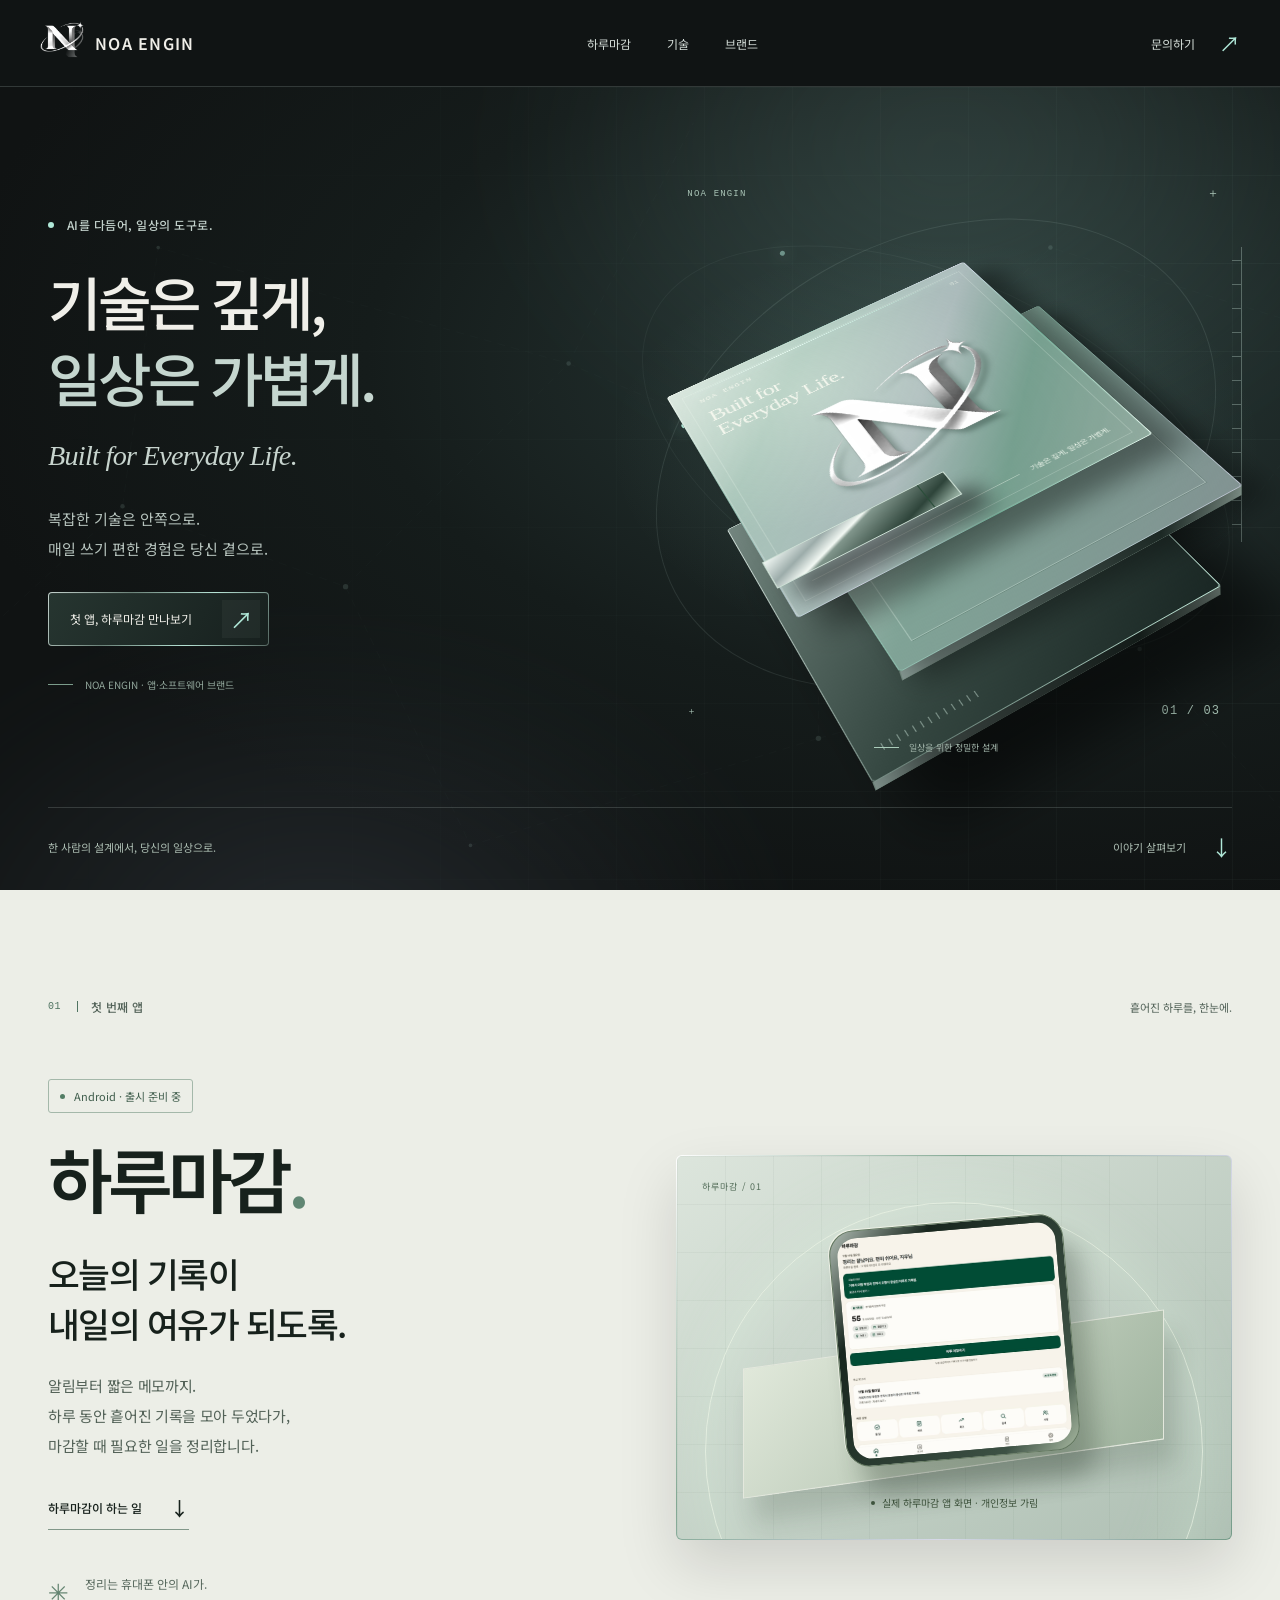
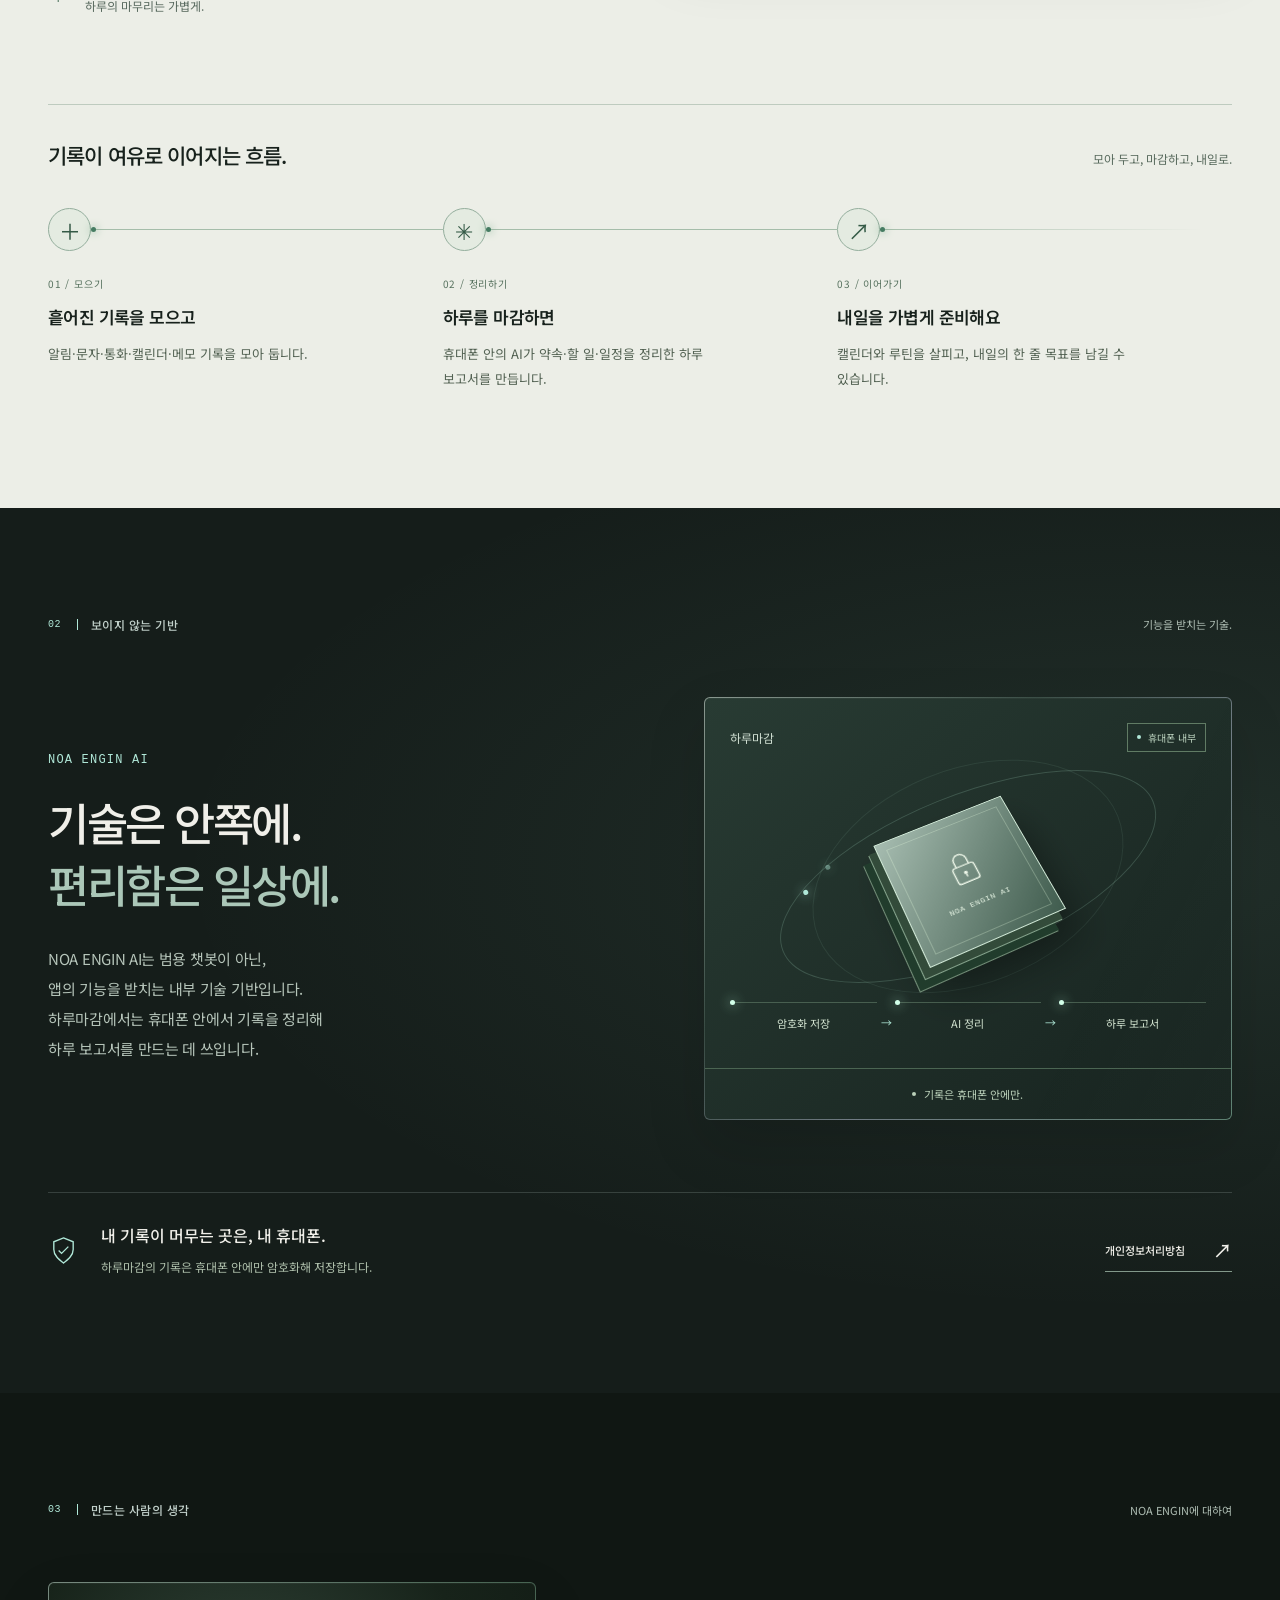
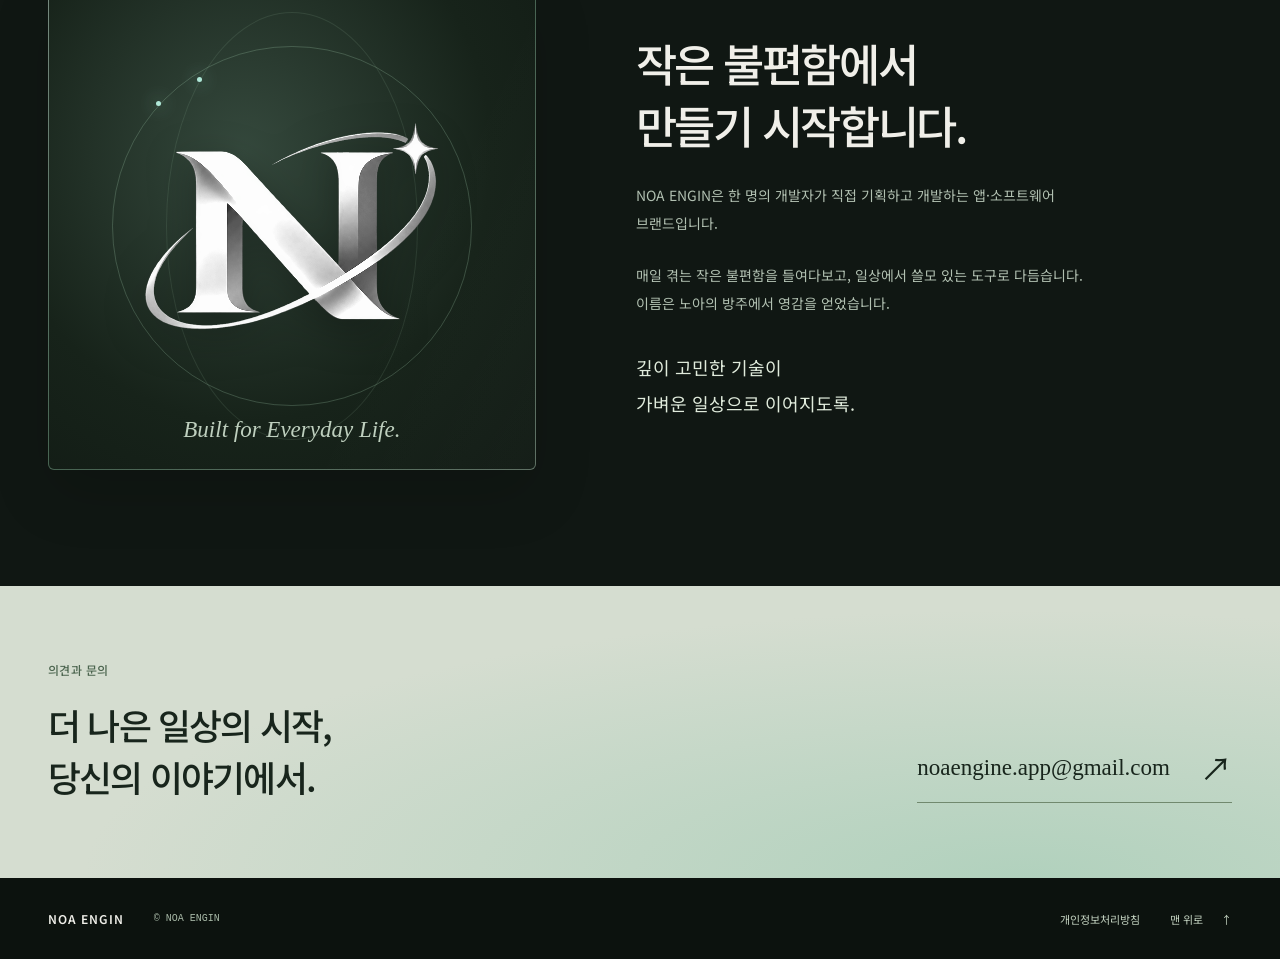
==== commit 5be57462: "구글 서치 콘솔 확인 태그 추가(관리 계정용) Co-Authored-By: Claude Opus 5.5 <noreply@anthropic.com> Claude-Session: ht" ====
--- a/index.html
+++ b/index.html
@@ -4,6 +4,7 @@
   <meta charset="utf-8">
   <meta name="viewport" content="width=device-width, initial-scale=1">
   <meta name="google-site-verification" content="SjDsWeBM890c1Nyw2KzvBsazAwzGMPMWwA5pfyXHjJE" />
+  <meta name="google-site-verification" content="1sRLtbHGFo7kNbA8APGg2zzlIh38Q06wsUePaYEYe80" />
   <meta name="theme-color" content="#111413">
   <meta name="description" content="NOA ENGIN은 1인 개발자가 직접 기획하고 개발하는 앱·소프트웨어 브랜드입니다. 일상 속 작은 불편함을 해결하는 실용적인 앱을 만들며, 첫 앱 '하루마감'을 출시 준비 중입니다.">
   <title>NOA ENGIN — 기술은 깊게, 일상은 가볍게.</title>
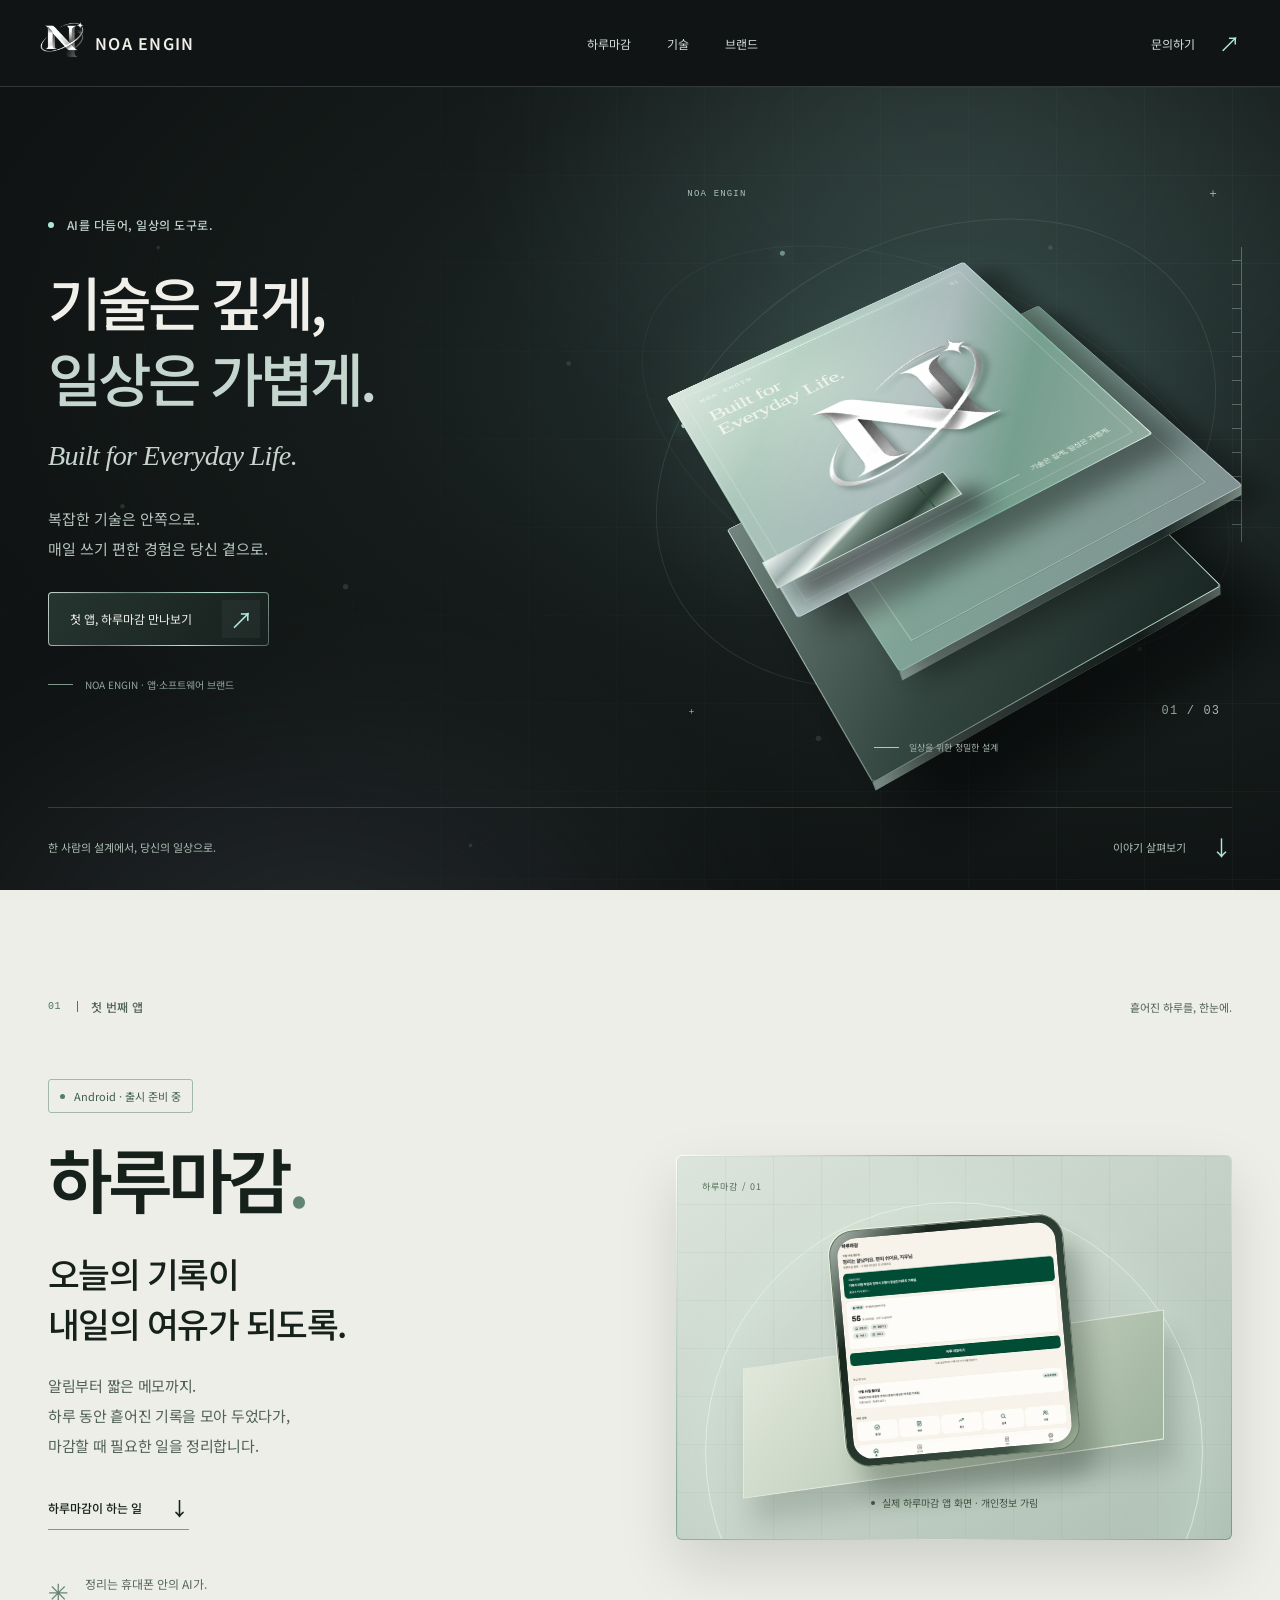
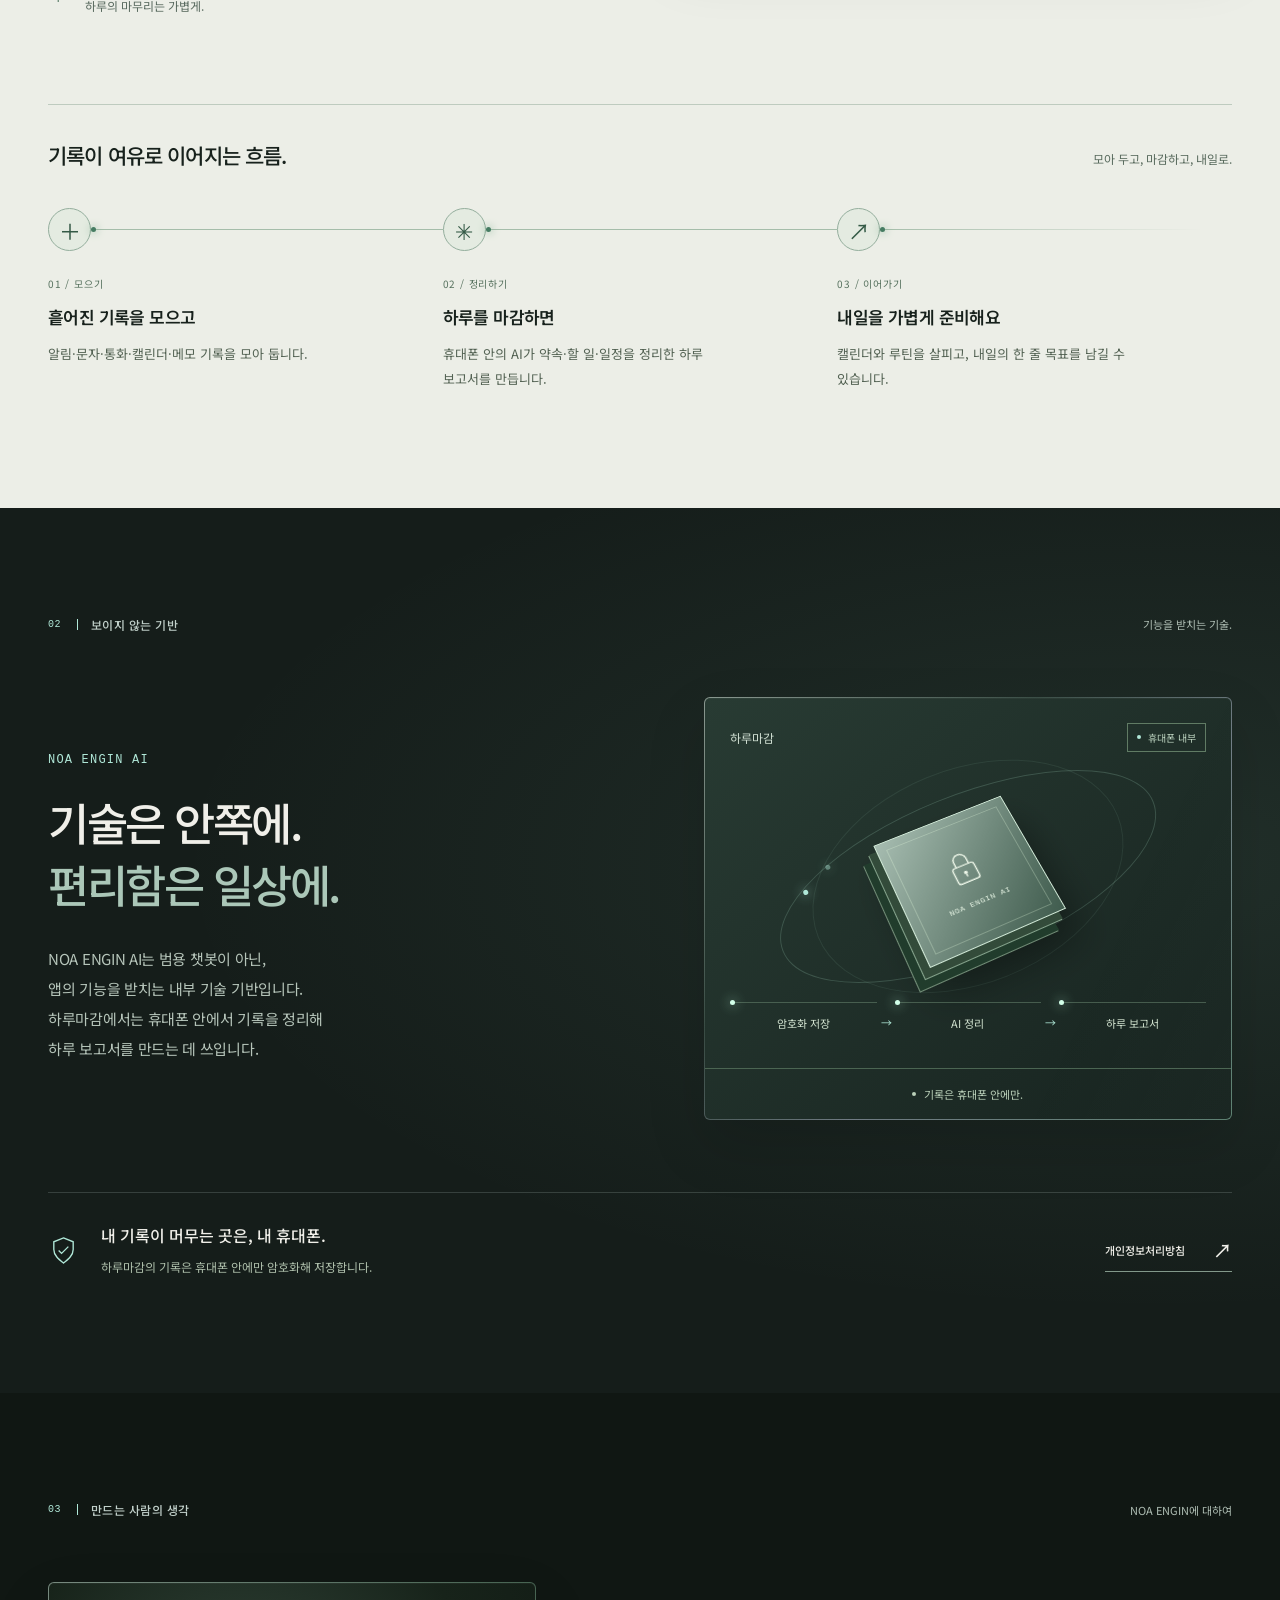
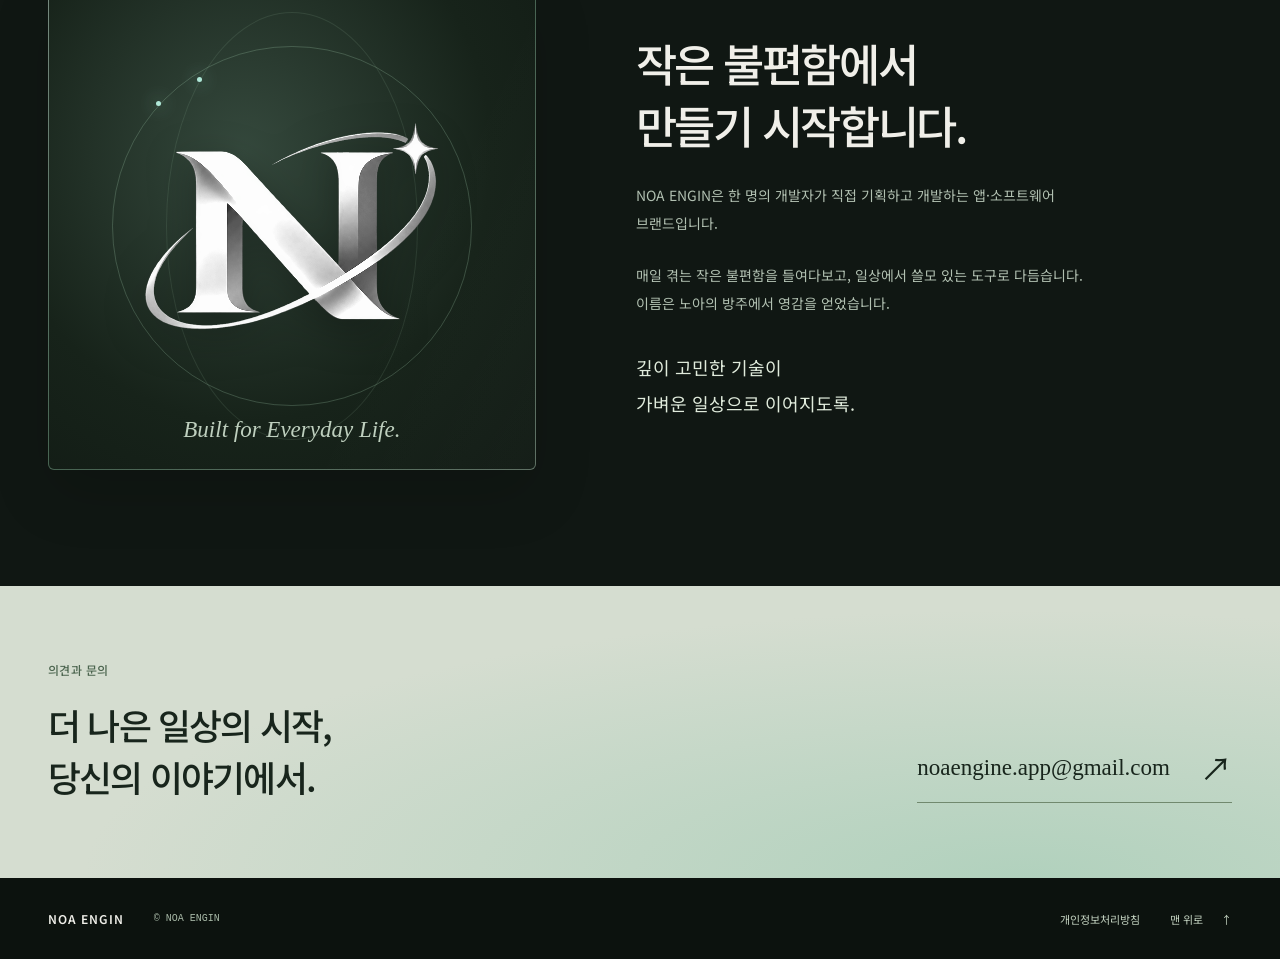
==== commit 01530185: "네이버 서치어드바이저 확인 태그 추가 Co-Authored-By: Claude Opus 5.5 <noreply@anthropic.com> Claude-Session: https:/" ====
--- a/index.html
+++ b/index.html
@@ -5,6 +5,7 @@
   <meta name="viewport" content="width=device-width, initial-scale=1">
   <meta name="google-site-verification" content="SjDsWeBM890c1Nyw2KzvBsazAwzGMPMWwA5pfyXHjJE" />
   <meta name="google-site-verification" content="1sRLtbHGFo7kNbA8APGg2zzlIh38Q06wsUePaYEYe80" />
+  <meta name="naver-site-verification" content="ac9e51b49d8496aecd9ed5d0da78b15591a55476" />
   <meta name="theme-color" content="#111413">
   <meta name="description" content="NOA ENGIN은 1인 개발자가 직접 기획하고 개발하는 앱·소프트웨어 브랜드입니다. 일상 속 작은 불편함을 해결하는 실용적인 앱을 만들며, 첫 앱 '하루마감'을 출시 준비 중입니다.">
   <title>NOA ENGIN — 기술은 깊게, 일상은 가볍게.</title>
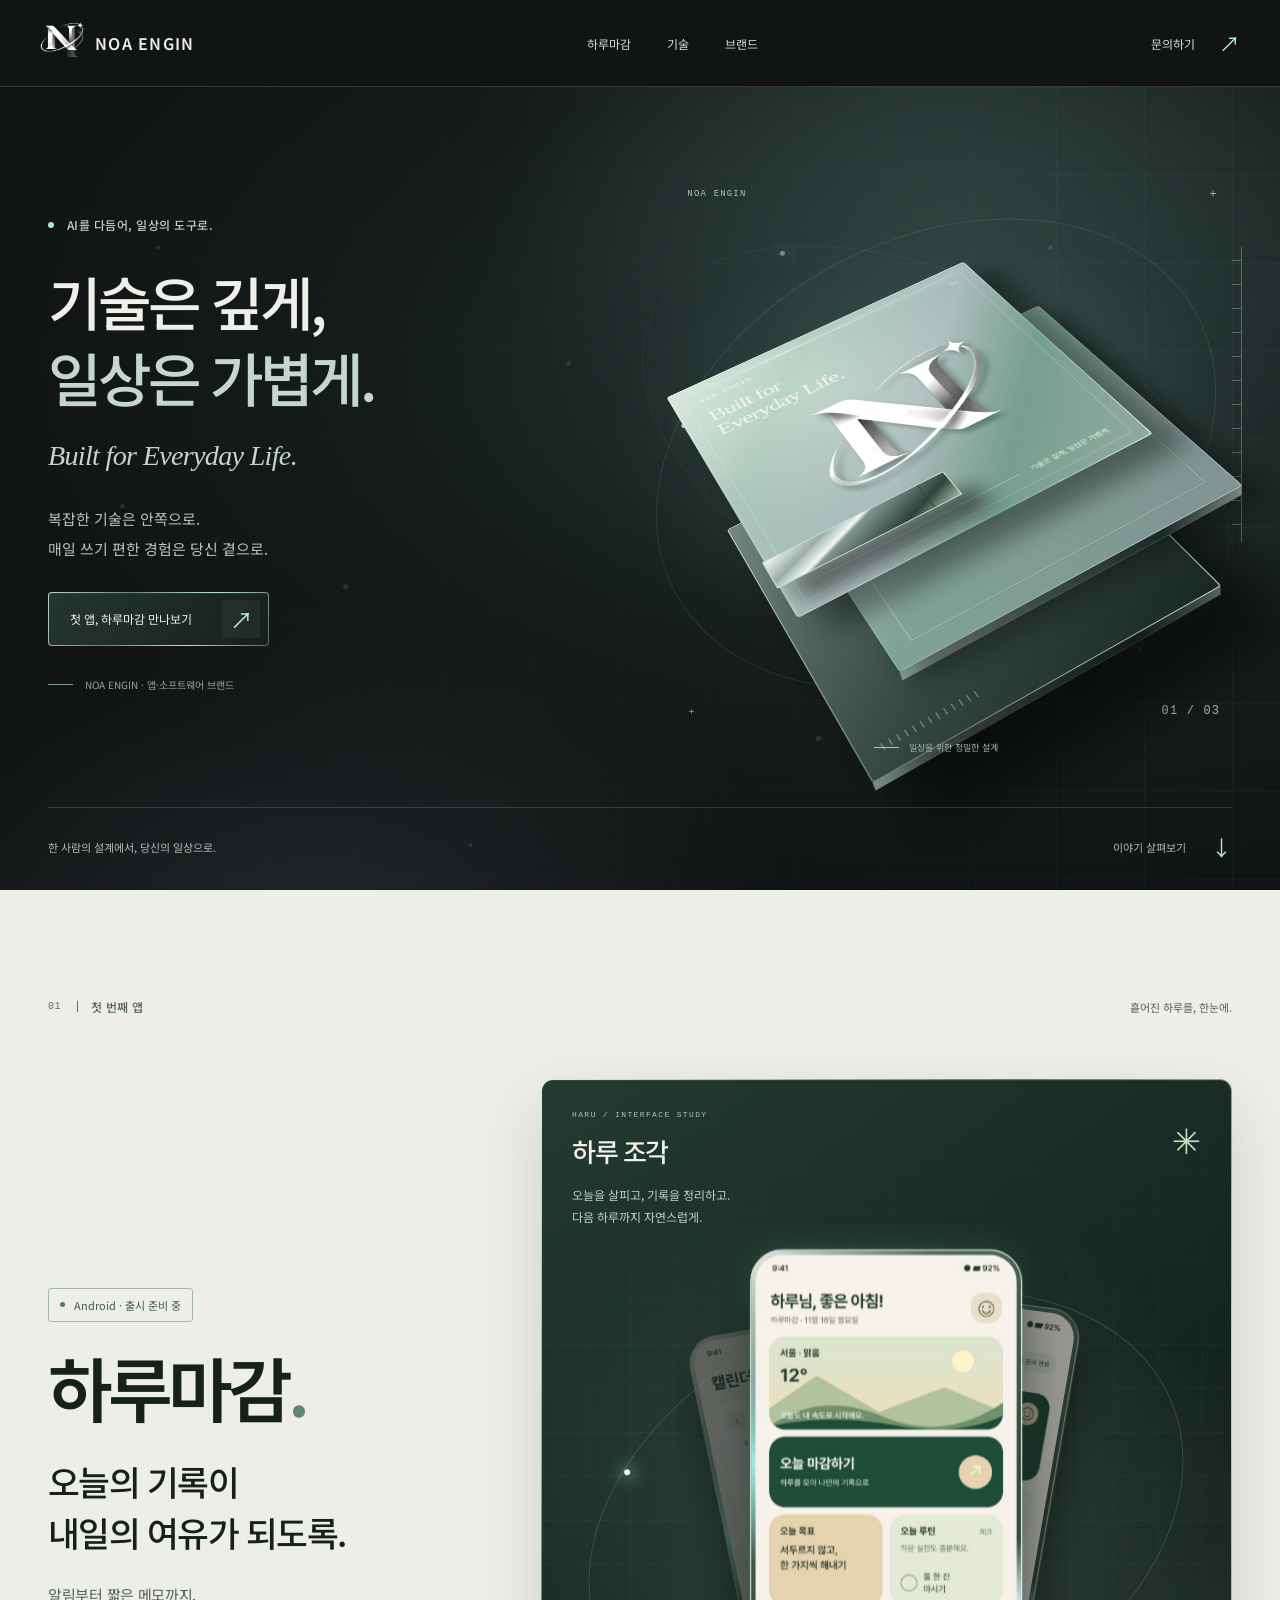
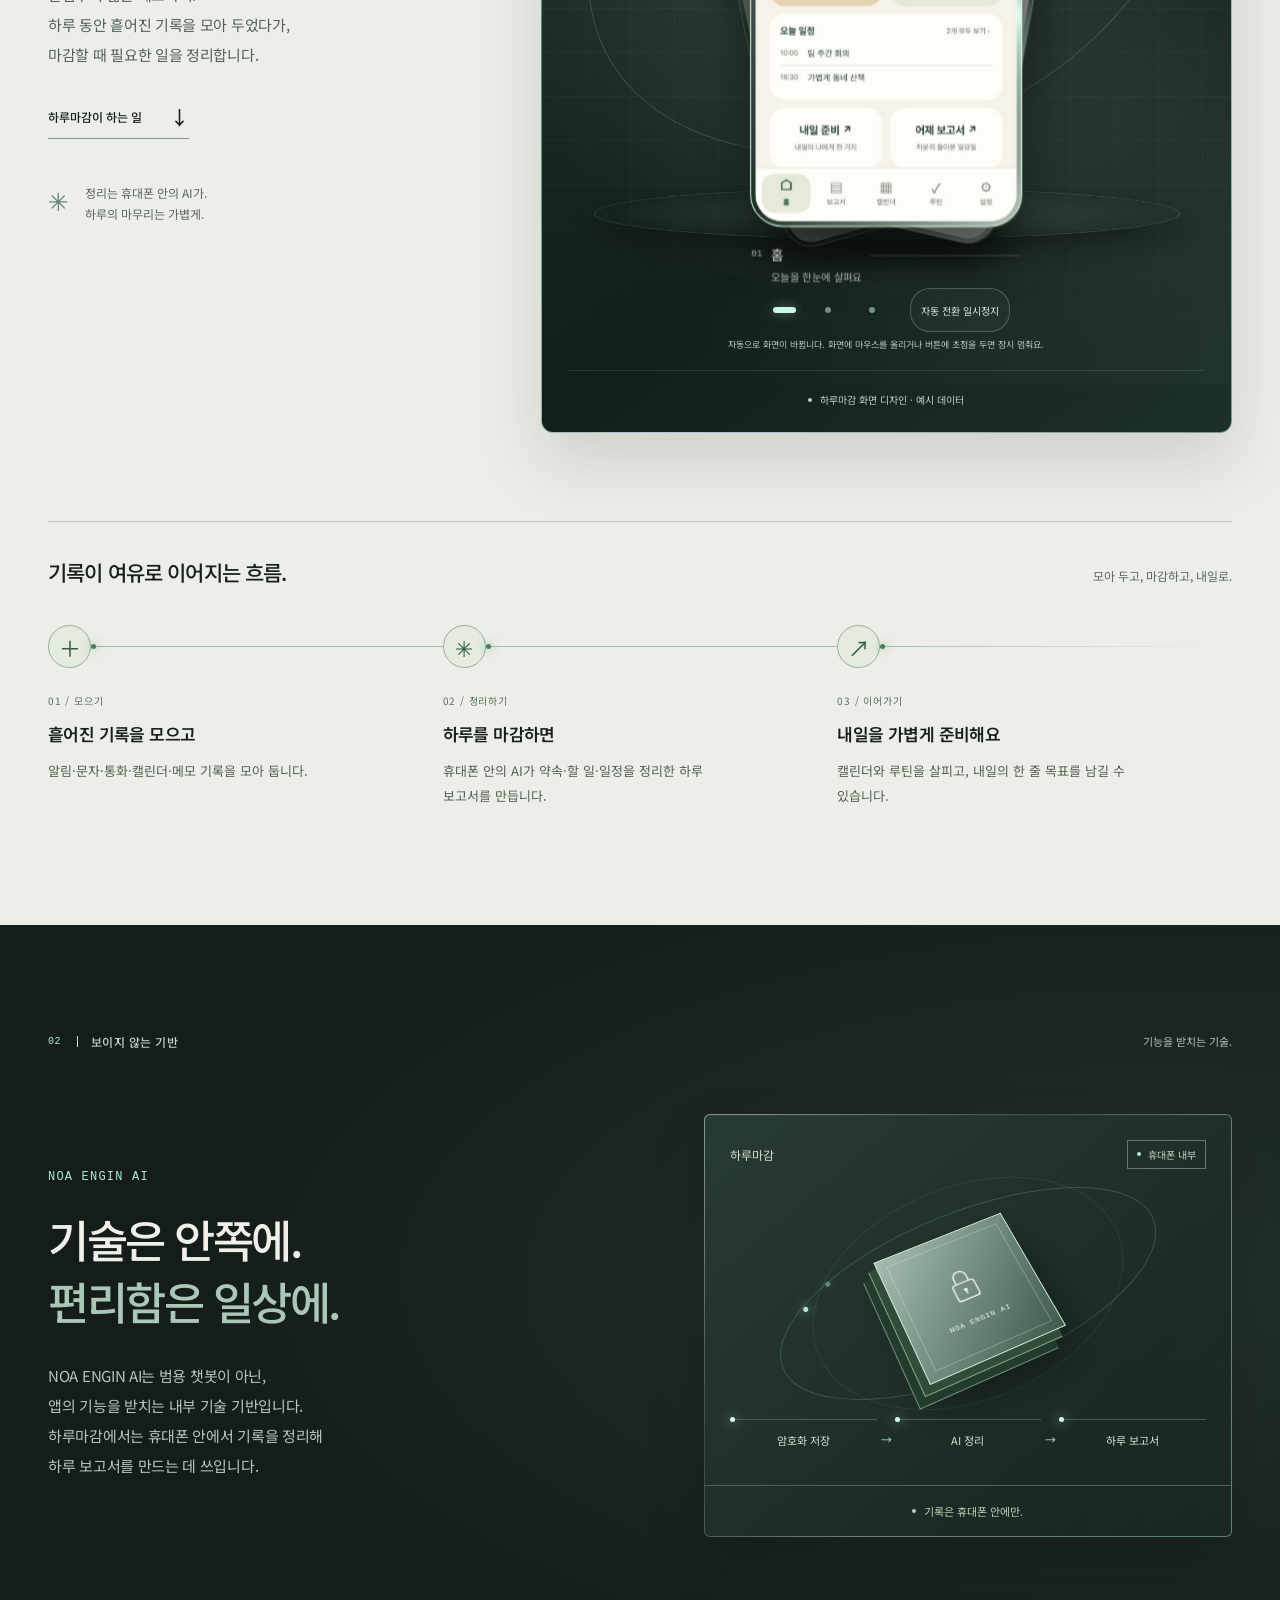
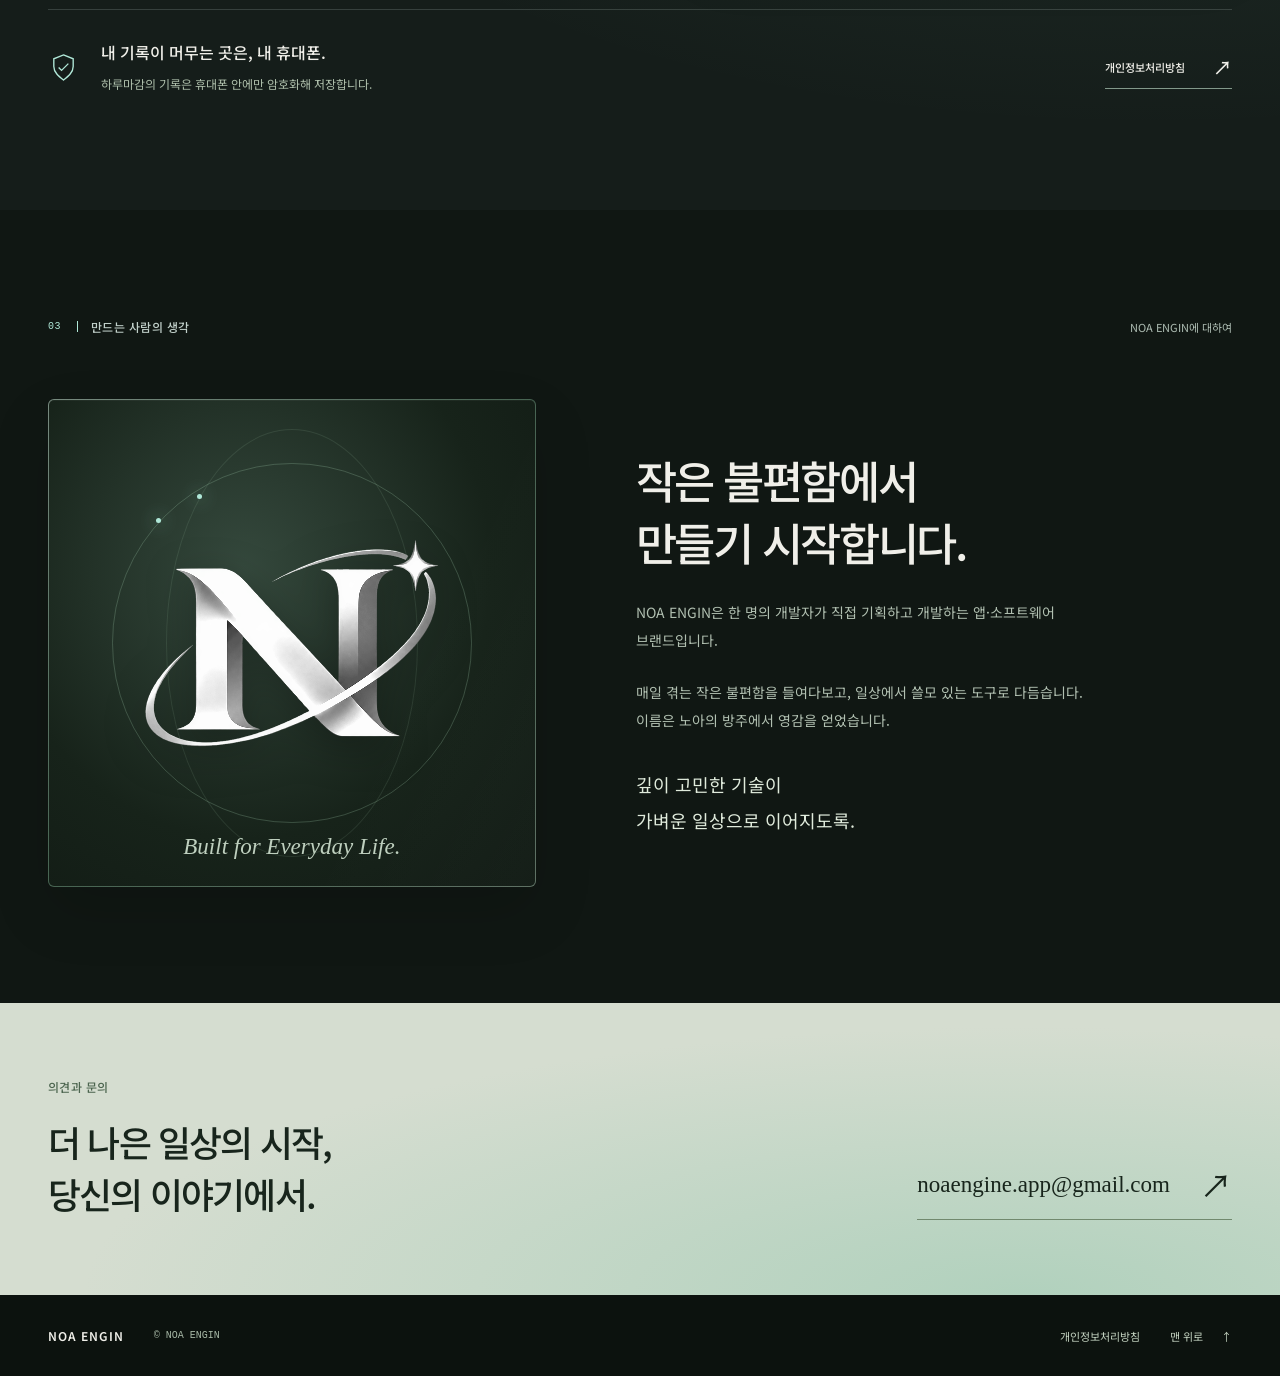
==== commit 96406c4e: "하루마감 소개 섹션: 홈·보고서·캘린더 3D 카드 덱(ChatGPT 디자인) - C시안 앱 화면 3장(보고서 화면 새로 그림), 자동 순환·점·일시정지 - 캡션: 하루마감 화면 디" ====
--- a/index.html
+++ b/index.html
@@ -162,15 +162,83 @@
             <a class="text-link" href="#how-it-works">하루마감이 하는 일 <span aria-hidden="true">↓</span></a>
             <div class="product-footnote"><span aria-hidden="true">✳</span><p>정리는 휴대폰 안의 AI가.<br>하루의 마무리는 가볍게.</p></div>
           </div>
-          <figure class="app-figure glass-card" data-reveal data-card>
-            <div class="figure-grid" aria-hidden="true"></div>
-            <span class="figure-label" aria-hidden="true">하루마감 / 01</span>
-            <div class="app-halo" aria-hidden="true"></div>
-            <div class="app-plinth" aria-hidden="true"></div>
-            <div class="screen-mount">
-              <img src="assets/haru-screen.jpg" alt="개인정보를 가린 실제 하루마감 앱 화면" loading="lazy" decoding="async">
-            </div>
-            <figcaption><span class="caption-dot" aria-hidden="true"></span>실제 하루마감 앱 화면 · 개인정보 가림</figcaption>
+
+          <figure class="haru-showcase" aria-labelledby="haru-showcase-title" aria-describedby="haru-showcase-caption">
+            <div class="haru-showcase-grid" aria-hidden="true"></div>
+            <div class="haru-showcase-glow" aria-hidden="true"></div>
+            <div class="haru-showcase-heading">
+              <div>
+                <p class="haru-design-index">HARU / INTERFACE STUDY</p>
+                <h3 id="haru-showcase-title">하루 조각</h3>
+              </div>
+              <span class="haru-design-mark" aria-hidden="true">✳</span>
+            </div>
+            <p class="haru-showcase-intro">오늘을 살피고, 기록을 정리하고.<br>다음 하루까지 자연스럽게.</p>
+
+            <div class="haru-stage" id="haru-gallery" role="region" aria-label="하루마감 홈, 보고서, 캘린더 예시 화면">
+              <div class="haru-stage-orbit" aria-hidden="true"><span></span></div>
+              <div class="haru-stage-floor" aria-hidden="true"></div>
+
+              <div class="haru-screen" id="haru-screen-home">
+                <div class="haru-screen-float">
+                  <div class="haru-device">
+                    <img src="assets/haru-home.jpg" width="720" height="1560" alt="하루마감 홈 디자인. 인사, 날씨 풍경 카드, 오늘 마감하기, 목표와 루틴, 오늘 일정이 있는 예시 화면." loading="lazy" decoding="async">
+                    <span class="haru-screen-reflection" aria-hidden="true"></span>
+                    <span class="haru-screen-scan" aria-hidden="true"></span>
+                  </div>
+                  <div class="haru-screen-label">
+                    <span class="haru-label-index">01</span>
+                    <div><h4>홈</h4><p>오늘을 한눈에 살펴요</p></div>
+                    <span class="haru-label-line" aria-hidden="true"></span>
+                  </div>
+                </div>
+              </div>
+
+              <div class="haru-screen" id="haru-screen-report">
+                <div class="haru-screen-float">
+                  <div class="haru-device">
+                    <img src="assets/haru-report.jpg" width="720" height="1560" alt="하루마감 보고서 디자인. 오늘의 한 줄, 기록 42개, 약속 2개, 할 일 3개, 일정 후보와 내일의 한 줄 목표가 있는 예시 화면." loading="lazy" decoding="async">
+                    <span class="haru-screen-reflection" aria-hidden="true"></span>
+                    <span class="haru-screen-scan" aria-hidden="true"></span>
+                  </div>
+                  <div class="haru-screen-label">
+                    <span class="haru-label-index">02</span>
+                    <div><h4>보고서</h4><p>흩어진 기록을 차분히 정리해요</p></div>
+                    <span class="haru-label-line" aria-hidden="true"></span>
+                  </div>
+                </div>
+              </div>
+
+              <div class="haru-screen" id="haru-screen-calendar">
+                <div class="haru-screen-float">
+                  <div class="haru-device">
+                    <img src="assets/haru-calendar.jpg" width="720" height="1560" alt="하루마감 캘린더 디자인. 월 달력, 선택한 날짜의 일정 타일, 일정 추가 버튼이 있는 예시 화면." loading="lazy" decoding="async">
+                    <span class="haru-screen-reflection" aria-hidden="true"></span>
+                    <span class="haru-screen-scan" aria-hidden="true"></span>
+                  </div>
+                  <div class="haru-screen-label">
+                    <span class="haru-label-index">03</span>
+                    <div><h4>캘린더</h4><p>다음 하루를 가볍게 준비해요</p></div>
+                    <span class="haru-label-line" aria-hidden="true"></span>
+                  </div>
+                </div>
+              </div>
+            </div>
+
+            <div class="haru-controls" hidden>
+              <div class="haru-dots" role="group" aria-label="예시 화면 선택">
+                <button type="button" class="haru-dot" aria-label="01 홈 보기" aria-controls="haru-screen-home" aria-pressed="true"><span></span></button>
+                <button type="button" class="haru-dot" aria-label="02 보고서 보기" aria-controls="haru-screen-report" aria-pressed="false"><span></span></button>
+                <button type="button" class="haru-dot" aria-label="03 캘린더 보기" aria-controls="haru-screen-calendar" aria-pressed="false"><span></span></button>
+              </div>
+              <button class="haru-play" type="button" aria-controls="haru-gallery" aria-pressed="false">자동 전환 일시정지</button>
+            </div>
+            <p class="haru-gallery-help" hidden>자동으로 화면이 바뀝니다. 화면에 마우스를 올리거나 버튼에 초점을 두면 잠시 멈춰요.</p>
+            <p class="haru-sr-only haru-announcement" aria-live="polite" aria-atomic="true"></p>
+            <figcaption id="haru-showcase-caption">
+              <span class="caption-dot" aria-hidden="true"></span>
+              <span>하루마감 화면 디자인 · 예시 데이터</span>
+            </figcaption>
           </figure>
         </div>
 
--- a/style.css
+++ b/style.css
@@ -1,484 +1,486 @@
-:root {
-  color-scheme: dark;
-  --ink: #101313;
-  --ivory: #f0efe9;
-  --silver: #d4ddda;
-  --muted: #a9b8b3;
-  --mint: #b0e8d8;
-  --line: rgb(219 237 230 / 17%);
-  --font: "Noto Sans KR", "Apple SD Gothic Neo", "Malgun Gothic", system-ui, sans-serif;
-  --display: "Iowan Old Style", "Palatino Linotype", "Book Antiqua", Georgia, serif;
-  --mono: "SFMono-Regular", Consolas, monospace;
-}
-* { box-sizing: border-box; }
-html { scroll-behavior: smooth; scroll-padding-top: 28px; }
-body { margin: 0; background: var(--ink); color: var(--ivory); font-family: var(--font); -webkit-font-smoothing: antialiased; word-break: keep-all; overflow-wrap: break-word; }
-a { color: inherit; text-decoration: none; }
-a, summary { -webkit-tap-highlight-color: transparent; }
-img { display: block; max-width: 100%; height: auto; }
-svg { display: block; }
-h1, h2, h3, h4, p, figure { margin: 0; }
-a:focus-visible, summary:focus-visible { outline: 2px solid var(--mint); outline-offset: 6px; }
-::selection { background: var(--mint); color: var(--ink); }
-.container { width: min(1240px, calc(100% - 96px)); margin-inline: auto; }
-.section-space { padding-block: 108px 116px; }
-.skip-link { position: fixed; top: 12px; left: 20px; z-index: 100; padding: 14px 20px; background: var(--ivory); color: var(--ink); transform: translateY(-180%); }
-.skip-link:focus { transform: translateY(0); }
-.site-header { position: relative; z-index: 20; background: #101414; border-bottom: 1px solid var(--line); }
-.header-inner { position: relative; width: min(1440px, calc(100% - 80px)); min-height: 86px; margin: auto; display: flex; align-items: center; justify-content: space-between; gap: 28px; }
-.wordmark { display: inline-flex; align-items: center; gap: 11px; font: 600 16px var(--font); letter-spacing: .08em; white-space: nowrap; }
-.brand-mark { position: relative; width: 44px; height: 44px; }
-.brand-mark img { width: 100%; filter: grayscale(1) brightness(1.4); }
-.brand-mark::after { content: ""; position: absolute; inset: 0; background: linear-gradient(110deg, transparent 25%, #fff 48%, transparent 70%); background-size: 300% 100%; -webkit-mask: url("assets/logo-mark-600.png") center / contain no-repeat; mask: url("assets/logo-mark-600.png") center / contain no-repeat; animation: sheen 5s ease-in-out infinite; }
-.desktop-nav { display: flex; gap: 36px; }
-.desktop-nav a, .header-contact { font-size: 12px; color: #d4ddd8; }
-.desktop-nav a { position: relative; padding-block: 20px; }
-.desktop-nav a::after { content: ""; position: absolute; height: 1px; background: var(--mint); left: 0; right: 0; bottom: 10px; transform: scaleX(0); transform-origin: left; transition: transform .25s; }
-.desktop-nav a:hover::after { transform: scaleX(1); }
-.header-contact { display: flex; gap: 24px; align-items: center; }
-.header-contact span { font-size: 21px; color: var(--mint); }
-.mobile-menu { display: none; }
-.hero { position: relative; isolation: isolate; overflow: hidden; background: radial-gradient(ellipse at 76% 34%, #293a38, #151c1b 44%, #101313 75%); }
-.hero-atmosphere { position: absolute; inset: 0; z-index: -1; overflow: hidden; pointer-events: none; }
-.aurora { position: absolute; width: 80%; height: 90%; border-radius: 50%; filter: blur(55px); opacity: .36; animation: aurora-drift 13s ease-in-out infinite; }
-.aurora-one { top: -37%; right: -14%; background: radial-gradient(ellipse, #a9dcd066, transparent 65%); }
-.aurora-two { bottom: -54%; left: -15%; background: radial-gradient(ellipse, #9aadc766, transparent 65%); animation-delay: -6s; }
-.hero-grid { position: absolute; inset: 0; background-image: linear-gradient(#c5e6dc09 1px, transparent 1px), linear-gradient(90deg, #c5e6dc09 1px, transparent 1px); background-size: 88px 88px; mask-image: linear-gradient(90deg, transparent, #000); }
-.network-fallback, #network-canvas { position: absolute; inset: 0; width: 100%; height: 100%; }
-.network-fallback { opacity: .5; transition: opacity .5s; }
-.network-layer { animation: network-drift 17s ease-in-out infinite alternate; transform-origin: center; }
-.network-layer path { fill: none; stroke: #b5e2d6; stroke-width: .65; opacity: .28; stroke-dasharray: 9 7; animation: network-current 8s linear infinite; }
-.network-layer circle { fill: #c8f3e5; animation: particle-pulse 3s ease-in-out infinite alternate; }
-.network-layer circle:nth-child(even) { animation-delay: -1.5s; }
-#network-canvas { opacity: .75; }
-.hero.network-ready .network-fallback { opacity: .12; }
-.hero-stage { display: grid; grid-template-columns: 1fr 1fr; min-height: 720px; align-items: center; }
-.hero-copy { position: relative; z-index: 3; padding-block: 80px 66px; }
-.eyebrow { display: flex; align-items: center; gap: 13px; font-size: 12px; font-weight: 500; letter-spacing: .04em; color: #c1d0ca; }
-.signal { width: 6px; height: 6px; background: var(--mint); border-radius: 50%; flex-shrink: 0; animation: signal-pulse 2.8s ease-in-out infinite; }
-.hero h1 { margin-top: 30px; font-size: clamp(44px, 4.55vw, 68px); line-height: 1.3; font-weight: 500; letter-spacing: -.07em; }
-.title-line { display: block; white-space: nowrap; }
-.title-line > span { display: inline-block; animation: character-enter .95s cubic-bezier(.16,1,.3,1) both, character-glow 7s ease-in-out infinite; animation-delay: calc(var(--i) * 65ms), calc(2.4s + var(--i) * 85ms); }
-.title-silver { color: #c5d6cf; }
-.hero-english { margin-top: 23px; font: italic clamp(23px, 2.2vw, 31px)/1.3 var(--display); color: #c7d4ce; letter-spacing: -.025em; animation: copy-enter 1.2s .55s both; }
-.hero-description { margin-top: 30px; font-size: 15px; line-height: 1.95; color: #b6c3bd; animation: copy-enter 1.2s .7s both; }
-.button-link { position: relative; display: inline-flex; align-items: center; gap: 30px; min-height: 54px; margin-top: 29px; padding: 6px 8px 6px 21px; border: 1px solid transparent; border-radius: 4px; background: linear-gradient(120deg, #263530, #17201e) padding-box, linear-gradient(120deg, #c3d1cc, #6b8379, #b6e3d5, #546660) border-box; font-size: 12px; box-shadow: inset 0 1px #ffffff0a; transition: box-shadow .3s, transform .3s; }
-.button-link:hover { transform: translateY(-3px); box-shadow: 0 12px 30px #0003, 0 0 28px #b0e8d81a; }
-.button-link > span { display: grid; place-items: center; width: 38px; height: 38px; background: #d9f7e90b; color: var(--mint); font-size: 23px; }
-.hero-caption { display: flex; gap: 12px; align-items: center; margin-top: 31px; font-size: 10px; color: #91a69b; }
-.hero-caption > span { width: 25px; height: 1px; background: #7b9c8b; }
-.hero-art { position: relative; width: 100%; height: 650px; min-width: 0; pointer-events: none; }
-.art-halo { position: absolute; inset: 15% -10%; border-radius: 50%; background: radial-gradient(ellipse, #a2d8c722, transparent 65%); animation: halo-breathe 6s ease-in-out infinite; }
-.art-camera { position: absolute; inset: 0; perspective: 1200px; }
-.scene-tilt { position: absolute; inset: 0; transform-style: preserve-3d; transform: rotateX(var(--tilt-x, 0deg)) rotateY(var(--tilt-y, 0deg)); }
-.assembly { position: absolute; width: 370px; height: 370px; left: calc(50% - 185px); top: 145px; transform-style: preserve-3d; transform: rotateX(47deg) rotateY(-10deg) rotateZ(-28deg); animation: assembly-float 9s ease-in-out infinite; }
-.plate { position: absolute; inset: 0; border: 1px solid transparent; border-radius: 4px; transform-style: preserve-3d; }
-.plate::after { content: ""; position: absolute; top: 100%; left: -1px; right: -1px; height: 12px; transform-origin: top; transform: rotateX(-90deg); background: linear-gradient(90deg, #889b95, #283a34 75%, #a5bcb1); border: 1px solid #728a7f; }
-.plate-base { transform: translate3d(-25px, 60px, -85px); background: linear-gradient(138deg, #73867f, #344640 55%, #1a2724) padding-box, linear-gradient(125deg, #d4e2dc, #667e75, #c3eadb) border-box; box-shadow: 25px 70px 55px #0008; }
-.plate-middle { transform: translate3d(38px, 12px, -29px); background: linear-gradient(135deg, #d9e3ddc9, #789389a1 48%, #526c608a) padding-box, linear-gradient(140deg, #e8eee9, #8bbdab, #bbc1ce) border-box; box-shadow: 12px 24px 30px #0005; }
-.middle-frame { position: absolute; inset: 23px; border: 1px solid #edfff34d; box-shadow: 1px 1px #29483a33; }
-.plate-top { --lift: 30px; transform: translate3d(-20px, -46px, var(--lift)); background: linear-gradient(125deg, #e3eeea38, #7e9a9033 40%, #33594b55) padding-box, linear-gradient(130deg, #f3faf2, #95c2b2 25%, #d4d7e9 55%, #6eaf97 75%, #e5f5ed) border-box; box-shadow: 20px 32px 30px #0006, inset 1px 1px #ffffff66, inset -1px -1px #b4e4cf55; animation: plate-lift 6s ease-in-out infinite; }
-.plate-top::before { content: ""; position: absolute; inset: 0; border-radius: inherit; background: radial-gradient(circle at var(--light-x, 35%) var(--light-y, 25%), #f4fff150, transparent 55%), linear-gradient(135deg, #c7d7ce8c, #728d8170); pointer-events: none; }
-.plate-hairline { position: absolute; inset: 12px; border: 1px solid #f3fff333; }
-.plate-label { position: absolute; left: 27px; top: 27px; color: #f3f6ed; }
-.plate-label > span { display: block; margin-bottom: 12px; font: 9px var(--mono); letter-spacing: .15em; }
-.plate-label strong { font: 400 26px/1.05 var(--display); letter-spacing: -.035em; }
-.logo-metal { position: absolute; width: 213px; height: 213px; left: 91px; top: 108px; }
-.logo-metal img { width: 100%; filter: grayscale(1) brightness(1.45) contrast(1.1) drop-shadow(4px 8px 3px #122a2155); }
-.logo-sheen { position: absolute; inset: 0; background: linear-gradient(110deg, transparent 34%, #fff 49%, #e1fff3 51%, transparent 66%); background-size: 300% 100%; -webkit-mask: url("assets/logo-mark-600.png") center / contain no-repeat; mask: url("assets/logo-mark-600.png") center / contain no-repeat; mix-blend-mode: screen; animation: sheen 4.8s ease-in-out infinite; }
-.plate-scan { position: absolute; left: 14px; right: 14px; top: 14px; height: 1px; background: linear-gradient(90deg, transparent, #edfff7, #c3e7da, transparent); box-shadow: 0 0 15px #dcfff4; animation: plate-scan 4.7s cubic-bezier(.4,0,.2,1) infinite; }
-.plate-scan::after { content: ""; position: absolute; inset: -18px 0 1px; background: linear-gradient(transparent, #e7fff00d); }
-.plate-signature { position: absolute; bottom: 25px; left: 27px; right: 27px; display: flex; align-items: center; gap: 12px; font-size: 8px; color: #eff7ed; }
-.plate-signature > span { flex: 1; height: 1px; background: #edf5e96b; }
-.plate-index { position: absolute; right: 22px; top: 24px; font: 9px var(--mono); color: #e4ede2b3; }
-.base-rule { position: absolute; left: 22px; bottom: 23px; width: 100px; height: 8px; background: repeating-linear-gradient(90deg, #c9e2d680 0 1px, transparent 1px 8px); }
-.metal-bar { position: absolute; width: 175px; height: 35px; left: -28px; bottom: 31px; transform: translateZ(90px); background: linear-gradient(155deg, #eff6f2, #9cacaa 23%, #f3f9f4 39%, #81968c 43%, #2e443a 78%, #9eb7a9); border: 1px solid #cbded3; box-shadow: 14px 28px 20px #0007; }
-.metal-bar::after { content: ""; position: absolute; top: 100%; left: -1px; right: -1px; height: 18px; background: linear-gradient(100deg, #819b89, #273c31 70%); transform: rotateX(-90deg); transform-origin: top; border: 1px solid #708d7c; }
-.metal-bar > span { position: absolute; right: 25px; height: 100%; width: 1px; background: #294c38; }
-.art-orbit { position: absolute; left: 0; top: 18%; width: 100%; height: 66%; border: 1px solid #c7e4d51c; border-radius: 50%; transform: rotate(-28deg); animation: orbit-sway 12s ease-in-out infinite; }
-.art-orbit::after { content: ""; position: absolute; top: 16%; left: 14%; width: 5px; height: 5px; background: var(--mint); border-radius: 50%; box-shadow: 0 0 16px var(--mint); animation: signal-pulse 3s infinite; }
-.orbit-two { left: -3%; top: 24%; width: 106%; height: 53%; transform: rotate(25deg); animation-direction: reverse; animation-delay: -6s; opacity: .5; }
-.hud { position: absolute; left: 8%; right: 2%; display: flex; align-items: center; justify-content: space-between; font: 9px var(--mono); letter-spacing: .13em; color: #a9c4b6; }
-.hud-top { top: 63px; }
-.hud-bottom { bottom: 54px; }
-.hud span:last-child { font-size: 12px; }
-.art-ruler { position: absolute; right: -10px; top: 125px; height: 295px; width: 10px; opacity: .35; border-right: 1px solid #bfd7ce; background: repeating-linear-gradient(0deg, transparent 0 17px, #bfd7ce 17px 18px, transparent 18px 24px); }
-.art-caption { position: absolute; bottom: 18px; left: 50%; transform: translateX(-50%); display: flex; align-items: center; gap: 10px; font-size: 9px; color: #a2b5aa; white-space: nowrap; }
-.art-caption span { width: 25px; height: 1px; background: #abcdbb; }
-.hero-bottom { position: relative; display: flex; align-items: center; justify-content: space-between; gap: 24px; border-top: 1px solid var(--line); padding-block: 24px 28px; color: #abbcb1; font-size: 11px; }
-.hero-bottom a { display: flex; align-items: center; gap: 25px; }
-.scroll-arrow { color: var(--mint); font-size: 21px; animation: arrow-drift 2s ease-in-out infinite; }
+:root{color-scheme:dark;--ink:#101313;--ivory:#f0efe9;--silver:#d4ddda;--muted:#a9b8b3;--mint:#b0e8d8;--line:rgb(219 237 230 / 17%);--font:"Noto Sans KR","Apple SD Gothic Neo","Malgun Gothic",system-ui,sans-serif;--display:"Iowan Old Style","Palatino Linotype","Book Antiqua",Georgia,serif;--mono:"SFMono-Regular",Consolas,monospace}
+*{box-sizing:border-box}
+html{scroll-behavior:smooth;scroll-padding-top:28px}
+body{margin:0;background:var(--ink);color:var(--ivory);font-family:var(--font);-webkit-font-smoothing:antialiased;word-break:keep-all;overflow-wrap:break-word}
+a{color:inherit;text-decoration:none}
+a,summary{-webkit-tap-highlight-color:transparent}
+img{display:block;max-width:100%;height:auto}
+svg{display:block}
+h1,h2,h3,h4,p,figure{margin:0}
+a:focus-visible,summary:focus-visible{outline:2px solid var(--mint);outline-offset:6px}
+::selection{background:var(--mint);color:var(--ink)}
+.container{width:min(1240px,calc(100% - 96px));margin-inline:auto}
+.section-space{padding-block:108px 116px}
+.skip-link{position:fixed;top:12px;left:20px;z-index:100;padding:14px 20px;background:var(--ivory);color:var(--ink);transform:translateY(-180%)}
+.skip-link:focus{transform:translateY(0)}
+.site-header{position:relative;z-index:20;background:#101414;border-bottom:1px solid var(--line)}
+.header-inner{position:relative;width:min(1440px,calc(100% - 80px));min-height:86px;margin:auto;display:flex;align-items:center;justify-content:space-between;gap:28px}
+.wordmark{display:inline-flex;align-items:center;gap:11px;font:600 16px var(--font);letter-spacing:.08em;white-space:nowrap}
+.brand-mark{position:relative;width:44px;height:44px}
+.brand-mark img{width:100%;filter:grayscale(1) brightness(1.4)}
+.brand-mark::after{content:"";position:absolute;inset:0;background:linear-gradient(110deg,transparent 25%,#fff 48%,transparent 70%);background-size:300% 100%;-webkit-mask:url("assets/logo-mark-600.png") center / contain no-repeat;mask:url("assets/logo-mark-600.png") center / contain no-repeat;animation:sheen 5s ease-in-out infinite}
+.desktop-nav{display:flex;gap:36px}
+.desktop-nav a,.header-contact{font-size:12px;color:#d4ddd8}
+.desktop-nav a{position:relative;padding-block:20px}
+.desktop-nav a::after{content:"";position:absolute;height:1px;background:var(--mint);left:0;right:0;bottom:10px;transform:scaleX(0);transform-origin:left;transition:transform .25s}
+.desktop-nav a:hover::after{transform:scaleX(1)}
+.header-contact{display:flex;gap:24px;align-items:center}
+.header-contact span{font-size:21px;color:var(--mint)}
+.mobile-menu{display:none}
+.hero{position:relative;isolation:isolate;overflow:hidden;background:radial-gradient(ellipse at 76% 34%,#293a38,#151c1b 44%,#101313 75%)}
+.hero-atmosphere{position:absolute;inset:0;z-index:-1;overflow:hidden;pointer-events:none}
+.aurora{position:absolute;width:80%;height:90%;border-radius:50%;filter:blur(55px);opacity:.36;animation:aurora-drift 13s ease-in-out infinite}
+.aurora-one{top:-37%;right:-14%;background:radial-gradient(ellipse,#a9dcd066,transparent 65%)}
+.aurora-two{bottom:-54%;left:-15%;background:radial-gradient(ellipse,#9aadc766,transparent 65%);animation-delay:-6s}
+.hero-grid{position:absolute;inset:0;background-image:linear-gradient(#c5e6dc09 1px,transparent 1px),linear-gradient(90deg,#c5e6dc09 1px,transparent 1px);background-size:88px 88px;mask-image:linear-gradient(90deg,transparent,#000)}
+.network-fallback,#network-canvas{position:absolute;inset:0;width:100%;height:100%}
+.network-fallback{opacity:.5;transition:opacity .5s}
+.network-layer{animation:network-drift 17s ease-in-out infinite alternate;transform-origin:center}
+.network-layer path{fill:none;stroke:#b5e2d6;stroke-width:.65;opacity:.28;stroke-dasharray:9 7;animation:network-current 8s linear infinite}
+.network-layer circle{fill:#c8f3e5;animation:particle-pulse 3s ease-in-out infinite alternate}
+.network-layer circle:nth-child(even){animation-delay:-1.5s}
+#network-canvas{opacity:.75}
+.hero.network-ready .network-fallback{opacity:.12}
+.hero-stage{display:grid;grid-template-columns:1fr 1fr;min-height:720px;align-items:center}
+.hero-copy{position:relative;z-index:3;padding-block:80px 66px}
+.eyebrow{display:flex;align-items:center;gap:13px;font-size:12px;font-weight:500;letter-spacing:.04em;color:#c1d0ca}
+.signal{width:6px;height:6px;background:var(--mint);border-radius:50%;flex-shrink:0;animation:signal-pulse 2.8s ease-in-out infinite}
+.hero h1{margin-top:30px;font-size:clamp(44px,4.55vw,68px);line-height:1.3;font-weight:500;letter-spacing:-.07em}
+.title-line{display:block;white-space:nowrap}
+.title-line>span{display:inline-block;animation:character-enter .95s cubic-bezier(.16,1,.3,1) both,character-glow 7s ease-in-out infinite;animation-delay:calc(var(--i)*65ms),calc(2.4s + var(--i)*85ms)}
+.title-silver{color:#c5d6cf}
+.hero-english{margin-top:23px;font:italic clamp(23px,2.2vw,31px)/1.3 var(--display);color:#c7d4ce;letter-spacing:-.025em;animation:copy-enter 1.2s .55s both}
+.hero-description{margin-top:30px;font-size:15px;line-height:1.95;color:#b6c3bd;animation:copy-enter 1.2s .7s both}
+.button-link{position:relative;display:inline-flex;align-items:center;gap:30px;min-height:54px;margin-top:29px;padding:6px 8px 6px 21px;border:1px solid transparent;border-radius:4px;background:linear-gradient(120deg,#263530,#17201e) padding-box,linear-gradient(120deg,#c3d1cc,#6b8379,#b6e3d5,#546660) border-box;font-size:12px;box-shadow:inset 0 1px #ffffff0a;transition:box-shadow .3s,transform .3s}
+.button-link:hover{transform:translateY(-3px);box-shadow:0 12px 30px #0003,0 0 28px #b0e8d81a}
+.button-link>span{display:grid;place-items:center;width:38px;height:38px;background:#d9f7e90b;color:var(--mint);font-size:23px}
+.hero-caption{display:flex;gap:12px;align-items:center;margin-top:31px;font-size:10px;color:#91a69b}
+.hero-caption>span{width:25px;height:1px;background:#7b9c8b}
+.hero-art{position:relative;width:100%;height:650px;min-width:0;pointer-events:none}
+.art-halo{position:absolute;inset:15% -10%;border-radius:50%;background:radial-gradient(ellipse,#a2d8c722,transparent 65%);animation:halo-breathe 6s ease-in-out infinite}
+.art-camera{position:absolute;inset:0;perspective:1200px}
+.scene-tilt{position:absolute;inset:0;transform-style:preserve-3d;transform:rotateX(var(--tilt-x,0deg)) rotateY(var(--tilt-y,0deg))}
+.assembly{position:absolute;width:370px;height:370px;left:calc(50% - 185px);top:145px;transform-style:preserve-3d;transform:rotateX(47deg) rotateY(-10deg) rotateZ(-28deg);animation:assembly-float 9s ease-in-out infinite}
+.plate{position:absolute;inset:0;border:1px solid transparent;border-radius:4px;transform-style:preserve-3d}
+.plate::after{content:"";position:absolute;top:100%;left:-1px;right:-1px;height:12px;transform-origin:top;transform:rotateX(-90deg);background:linear-gradient(90deg,#889b95,#283a34 75%,#a5bcb1);border:1px solid #728a7f}
+.plate-base{transform:translate3d(-25px,60px,-85px);background:linear-gradient(138deg,#73867f,#344640 55%,#1a2724) padding-box,linear-gradient(125deg,#d4e2dc,#667e75,#c3eadb) border-box;box-shadow:25px 70px 55px #0008}
+.plate-middle{transform:translate3d(38px,12px,-29px);background:linear-gradient(135deg,#d9e3ddc9,#789389a1 48%,#526c608a) padding-box,linear-gradient(140deg,#e8eee9,#8bbdab,#bbc1ce) border-box;box-shadow:12px 24px 30px #0005}
+.middle-frame{position:absolute;inset:23px;border:1px solid #edfff34d;box-shadow:1px 1px #29483a33}
+.plate-top{--lift:30px;transform:translate3d(-20px,-46px,var(--lift));background:linear-gradient(125deg,#e3eeea38,#7e9a9033 40%,#33594b55) padding-box,linear-gradient(130deg,#f3faf2,#95c2b2 25%,#d4d7e9 55%,#6eaf97 75%,#e5f5ed) border-box;box-shadow:20px 32px 30px #0006,inset 1px 1px #ffffff66,inset -1px -1px #b4e4cf55;animation:plate-lift 6s ease-in-out infinite}
+.plate-top::before{content:"";position:absolute;inset:0;border-radius:inherit;background:radial-gradient(circle at var(--light-x,35%) var(--light-y,25%),#f4fff150,transparent 55%),linear-gradient(135deg,#c7d7ce8c,#728d8170);pointer-events:none}
+.plate-hairline{position:absolute;inset:12px;border:1px solid #f3fff333}
+.plate-label{position:absolute;left:27px;top:27px;color:#f3f6ed}
+.plate-label>span{display:block;margin-bottom:12px;font:9px var(--mono);letter-spacing:.15em}
+.plate-label strong{font:400 26px/1.05 var(--display);letter-spacing:-.035em}
+.logo-metal{position:absolute;width:213px;height:213px;left:91px;top:108px}
+.logo-metal img{width:100%;filter:grayscale(1) brightness(1.45) contrast(1.1) drop-shadow(4px 8px 3px #122a2155)}
+.logo-sheen{position:absolute;inset:0;background:linear-gradient(110deg,transparent 34%,#fff 49%,#e1fff3 51%,transparent 66%);background-size:300% 100%;-webkit-mask:url("assets/logo-mark-600.png") center / contain no-repeat;mask:url("assets/logo-mark-600.png") center / contain no-repeat;mix-blend-mode:screen;animation:sheen 4.8s ease-in-out infinite}
+.plate-scan{position:absolute;left:14px;right:14px;top:14px;height:1px;background:linear-gradient(90deg,transparent,#edfff7,#c3e7da,transparent);box-shadow:0 0 15px #dcfff4;animation:plate-scan 4.7s cubic-bezier(.4,0,.2,1) infinite}
+.plate-scan::after{content:"";position:absolute;inset:-18px 0 1px;background:linear-gradient(transparent,#e7fff00d)}
+.plate-signature{position:absolute;bottom:25px;left:27px;right:27px;display:flex;align-items:center;gap:12px;font-size:8px;color:#eff7ed}
+.plate-signature>span{flex:1;height:1px;background:#edf5e96b}
+.plate-index{position:absolute;right:22px;top:24px;font:9px var(--mono);color:#e4ede2b3}
+.base-rule{position:absolute;left:22px;bottom:23px;width:100px;height:8px;background:repeating-linear-gradient(90deg,#c9e2d680 0 1px,transparent 1px 8px)}
+.metal-bar{position:absolute;width:175px;height:35px;left:-28px;bottom:31px;transform:translateZ(90px);background:linear-gradient(155deg,#eff6f2,#9cacaa 23%,#f3f9f4 39%,#81968c 43%,#2e443a 78%,#9eb7a9);border:1px solid #cbded3;box-shadow:14px 28px 20px #0007}
+.metal-bar::after{content:"";position:absolute;top:100%;left:-1px;right:-1px;height:18px;background:linear-gradient(100deg,#819b89,#273c31 70%);transform:rotateX(-90deg);transform-origin:top;border:1px solid #708d7c}
+.metal-bar>span{position:absolute;right:25px;height:100%;width:1px;background:#294c38}
+.art-orbit{position:absolute;left:0;top:18%;width:100%;height:66%;border:1px solid #c7e4d51c;border-radius:50%;transform:rotate(-28deg);animation:orbit-sway 12s ease-in-out infinite}
+.art-orbit::after{content:"";position:absolute;top:16%;left:14%;width:5px;height:5px;background:var(--mint);border-radius:50%;box-shadow:0 0 16px var(--mint);animation:signal-pulse 3s infinite}
+.orbit-two{left:-3%;top:24%;width:106%;height:53%;transform:rotate(25deg);animation-direction:reverse;animation-delay:-6s;opacity:.5}
+.hud{position:absolute;left:8%;right:2%;display:flex;align-items:center;justify-content:space-between;font:9px var(--mono);letter-spacing:.13em;color:#a9c4b6}
+.hud-top{top:63px}
+.hud-bottom{bottom:54px}
+.hud span:last-child{font-size:12px}
+.art-ruler{position:absolute;right:-10px;top:125px;height:295px;width:10px;opacity:.35;border-right:1px solid #bfd7ce;background:repeating-linear-gradient(0deg,transparent 0 17px,#bfd7ce 17px 18px,transparent 18px 24px)}
+.art-caption{position:absolute;bottom:18px;left:50%;transform:translateX(-50%);display:flex;align-items:center;gap:10px;font-size:9px;color:#a2b5aa;white-space:nowrap}
+.art-caption span{width:25px;height:1px;background:#abcdbb}
+.hero-bottom{position:relative;display:flex;align-items:center;justify-content:space-between;gap:24px;border-top:1px solid var(--line);padding-block:24px 28px;color:#abbcb1;font-size:11px}
+.hero-bottom a{display:flex;align-items:center;gap:25px}
+.scroll-arrow{color:var(--mint);font-size:21px;animation:arrow-drift 2s ease-in-out infinite}
+.section-heading{display:flex;align-items:center;justify-content:space-between;gap:24px;margin-bottom:64px}
+.section-number{font:10px var(--mono);color:var(--mint);padding-right:16px;border-right:1px solid currentColor}
+.section-aside{font-size:11px;color:#aebdb3}
+.product{color-scheme:light;background:#eceee7;color:#17211c}
+.product .eyebrow,.product .section-aside{color:#536359}
+.product .section-number{color:#507462}
+.product-grid{display:grid;grid-template-columns:1fr 1fr;align-items:center;gap:72px;perspective:1200px}
+.status{display:inline-flex;align-items:center;gap:9px;padding:8px 11px;border:1px solid #a4b8aa;border-radius:3px;font-size:11px;color:#405e4d}
+.status>span{width:5px;height:5px;background:#527d65;border-radius:50%}
+.product h2{margin-top:24px;font-size:clamp(56px,5.5vw,78px);line-height:1.15;font-weight:600;letter-spacing:-.07em}
+.heading-dot{color:#608673}
+.product-lead{margin-top:30px;font-size:clamp(28px,2.7vw,38px);line-height:1.45;font-weight:500;letter-spacing:-.05em}
+.body-copy{font-size:15px;line-height:2;color:#b6c5ba;letter-spacing:-.02em}
+.product .body-copy{margin-top:23px;color:#536258}
+.text-link{display:inline-flex;align-items:center;gap:28px;min-height:44px;border-bottom:1px solid #82988a;font-size:12px;font-weight:500}
+.text-link span{display:inline-block;font-size:19px;transition:transform .25s}
+.text-link:hover span{transform:translate(3px,-3px)}
+.product-copy .text-link{margin-top:25px}
+.product-footnote{display:flex;align-items:flex-start;gap:16px;margin-top:43px}
+.product-footnote>span{font-size:25px;color:#638471}
+.product-footnote p{font-size:12px;line-height:1.8;color:#58695e}
+.glass-card{position:relative;border:1px solid transparent;border-radius:6px;background:linear-gradient(140deg,#283b33,#17231f) padding-box,linear-gradient(135deg,#d5e6db99,#779b8c55 35%,#c6d2e680 60%,#95cdb48c) border-box;box-shadow:inset 0 1px #f0fff30a,0 25px 60px #0002}
+.glass-card::after{content:"";position:absolute;inset:0;border-radius:inherit;pointer-events:none;background:linear-gradient(115deg,transparent 30%,#f2fff306 48%,#f2fff316 50%,transparent 68%);background-size:280% 100%;animation:glass-reflection 9s ease-in-out infinite}
+.caption-dot{display:inline-block;width:4px;height:4px;background:currentColor;border-radius:50%;flex-shrink:0}
 
-.section-heading { display: flex; align-items: center; justify-content: space-between; gap: 24px; margin-bottom: 64px; }
-.section-number { font: 10px var(--mono); color: var(--mint); padding-right: 16px; border-right: 1px solid currentColor; }
-.section-aside { font-size: 11px; color: #aebdb3; }
-.product { color-scheme: light; background: #eceee7; color: #17211c; }
-.product .eyebrow, .product .section-aside { color: #536359; }
-.product .section-number { color: #507462; }
-.product-grid { display: grid; grid-template-columns: 1fr 1fr; align-items: center; gap: 72px; perspective: 1200px; }
-.status { display: inline-flex; align-items: center; gap: 9px; padding: 8px 11px; border: 1px solid #a4b8aa; border-radius: 3px; font-size: 11px; color: #405e4d; }
-.status > span { width: 5px; height: 5px; background: #527d65; border-radius: 50%; }
-.product h2 { margin-top: 24px; font-size: clamp(56px, 5.5vw, 78px); line-height: 1.15; font-weight: 600; letter-spacing: -.07em; }
-.heading-dot { color: #608673; }
-.product-lead { margin-top: 30px; font-size: clamp(28px, 2.7vw, 38px); line-height: 1.45; font-weight: 500; letter-spacing: -.05em; }
-.body-copy { font-size: 15px; line-height: 2; color: #b6c5ba; letter-spacing: -.02em; }
-.product .body-copy { margin-top: 23px; color: #536258; }
-.text-link { display: inline-flex; align-items: center; gap: 28px; min-height: 44px; border-bottom: 1px solid #82988a; font-size: 12px; font-weight: 500; }
-.text-link span { display: inline-block; font-size: 19px; transition: transform .25s; }
-.text-link:hover span { transform: translate(3px, -3px); }
-.product-copy .text-link { margin-top: 25px; }
-.product-footnote { display: flex; align-items: flex-start; gap: 16px; margin-top: 43px; }
-.product-footnote > span { font-size: 25px; color: #638471; }
-.product-footnote p { font-size: 12px; line-height: 1.8; color: #58695e; }
-.glass-card { position: relative; border: 1px solid transparent; border-radius: 6px; background: linear-gradient(140deg, #283b33, #17231f) padding-box, linear-gradient(135deg, #d5e6db99, #779b8c55 35%, #c6d2e680 60%, #95cdb48c) border-box; box-shadow: inset 0 1px #f0fff30a, 0 25px 60px #0002; }
-.glass-card::after { content: ""; position: absolute; inset: 0; border-radius: inherit; pointer-events: none; background: linear-gradient(115deg, transparent 30%, #f2fff306 48%, #f2fff316 50%, transparent 68%); background-size: 280% 100%; animation: glass-reflection 9s ease-in-out infinite; }
-.app-figure { min-width: 0; display: flex; flex-direction: column; align-items: center; padding: 66px 25px 28px; background: linear-gradient(145deg, #dce5dc, #aebfb3) padding-box, linear-gradient(130deg, #fff, #82a893, #d6d8e8, #749b88) border-box; overflow: hidden; isolation: isolate; }
-.figure-grid { position: absolute; inset: 0; z-index: -2; background-image: linear-gradient(#334f3d0c 1px, transparent 1px), linear-gradient(90deg, #334f3d0c 1px, transparent 1px); background-size: 48px 48px; }
-.figure-label { position: absolute; top: 24px; left: 25px; font: 9px var(--font); letter-spacing: .1em; color: #526c58; }
-.app-halo { position: absolute; left: 5%; top: 12%; width: 90%; aspect-ratio: 1; border-radius: 50%; border: 1px solid #edf7e7b3; box-shadow: 0 0 60px #e3ffe640, inset 0 0 60px #e3ffe640; z-index: -1; animation: halo-breathe 7s ease-in-out infinite; }
-.app-plinth { position: absolute; bottom: 70px; width: 76%; height: 130px; z-index: -1; background: linear-gradient(135deg, #e0e8da, #9fb39e); transform: skewY(-8deg); box-shadow: 12px 25px 23px #20321e29; border: 1px solid #e4e8dd; }
-.screen-mount { width: 235px; max-width: 75%; padding: 7px; border-radius: 25px; background: linear-gradient(130deg, #b1bdb4, #18261e 24%, #3d5144 82%, #a9baa2); border: 1px solid #62765f; box-shadow: -1px -1px #edf0e5, 14px 27px 24px #1d2b1c47; transform: rotate(-5deg); animation: screen-float 8s ease-in-out infinite; }
-.screen-mount img { width: 100%; border-radius: 19px; }
-.app-figure figcaption { display: flex; align-items: center; justify-content: center; gap: 7px; margin-top: 35px; font-size: 10px; line-height: 1.7; color: #40553f; text-align: center; }
-.caption-dot { display: inline-block; width: 4px; height: 4px; background: currentColor; border-radius: 50%; flex-shrink: 0; }
-.workflow { margin-top: 88px; padding-top: 35px; border-top: 1px solid #becbbf; }
-.workflow-title { display: flex; align-items: baseline; justify-content: space-between; gap: 20px; }
-.workflow-title h3 { font-size: 21px; font-weight: 500; letter-spacing: -.04em; }
-.workflow-title p { font-size: 12px; color: #586a5d; }
-.steps { display: grid; grid-template-columns: repeat(3, 1fr); list-style: none; padding: 0; margin: 38px 0 0; }
-.steps li { min-width: 0; padding-right: 30px; }
-.flow-track { display: flex; align-items: center; margin-bottom: 25px; }
-.flow-node { position: relative; display: grid; place-items: center; width: 43px; height: 43px; flex-shrink: 0; border: 1px solid #94ae9d; border-radius: 50%; color: #345a46; background: #e4ebe1; font-size: 22px; }
-.flow-wire { position: relative; flex: 1; height: 1px; background: #a5bdaa; margin-right: -30px; }
-.flow-wire::after { content: ""; position: absolute; left: 0; top: -2px; width: 5px; height: 5px; border-radius: 50%; background: #467c62; box-shadow: 0 0 8px #5b9c72; animation: flow-horizontal 3.4s linear infinite; }
-.steps li:nth-child(2) .flow-wire::after { animation-delay: -1.1s; }
-.steps li:last-child .flow-wire { background: linear-gradient(90deg, #a5bdaa, transparent); margin-right: 0; }
-.steps li:last-child .flow-wire::after { animation-delay: -2.2s; }
-.step-kicker { margin-bottom: 13px; font-size: 10px; letter-spacing: .08em; color: #56715e; }
-.steps h4 { font-size: 17px; font-weight: 600; letter-spacing: -.035em; }
-.steps li > p:last-child { max-width: 300px; margin-top: 13px; font-size: 13px; line-height: 1.9; color: #536253; }
-.technology { position: relative; isolation: isolate; overflow: hidden; background: #151d1a; }
-.section-glow { position: absolute; z-index: -1; inset: 0; background: radial-gradient(ellipse at 90% 40%, #92d4b91a, transparent 60%); animation: halo-breathe 10s ease-in-out infinite; }
-.technology-grid { display: grid; grid-template-columns: 1.1fr 1fr; align-items: center; gap: 75px; perspective: 1200px; }
-.technology-name { font: 12px var(--mono); color: var(--mint); letter-spacing: .1em; }
-.technology h2, .about h2 { font-size: clamp(32px, 3.5vw, 48px); line-height: 1.4; font-weight: 500; letter-spacing: -.055em; }
-.technology h2 { margin-top: 24px; }
-.technology h2 span { color: #abc7b8; }
-.technology .body-copy { margin-top: 28px; }
-.local-diagram { min-width: 0; padding: 25px 25px 0; overflow: hidden; }
-.diagram-topline { display: flex; justify-content: space-between; align-items: center; gap: 15px; font-size: 12px; color: #d0dfd2; }
-.diagram-tag { display: inline-flex; align-items: center; gap: 7px; border: 1px solid #607b64; padding: 6px 9px; font-size: 10px; color: #bed5c1; }
-.diagram-tag i { width: 4px; height: 4px; background: var(--mint); border-radius: 50%; }
-.core-scene { position: relative; height: 250px; display: grid; place-items: center; perspective: 700px; }
-.core-chip { position: relative; display: flex; flex-direction: column; align-items: center; justify-content: center; width: 145px; height: 145px; transform: rotateX(27deg) rotateZ(-25deg); background: linear-gradient(135deg, #a6bcb0, #405c4e); border: 1px solid #d2ead8; box-shadow: -8px 8px 0 #334b3a, -9px 9px 0 #85a38c, -17px 17px 0 #213c2c, -18px 18px 0 #718c76, 0 30px 40px #0006; animation: chip-float 7s ease-in-out infinite; }
-.core-chip svg { width: 46px; height: 46px; color: #eef7e9; }
-.core-chip > span:last-child { margin-top: 13px; font: 8px var(--mono); letter-spacing: .09em; color: #e8f6e6; }
-.chip-frame { position: absolute; inset: 9px; border: 1px solid #e7ffe144; }
-.core-orbit { position: absolute; width: 84%; height: 65%; border: 1px solid #b1e4cb33; border-radius: 50%; transform: rotate(-22deg); animation: orbit-sway 13s ease-in-out infinite; }
-.core-orbit::after { content: ""; position: absolute; top: 20%; left: 10%; width: 5px; height: 5px; border-radius: 50%; background: var(--mint); box-shadow: 0 0 12px var(--mint); }
-.core-orbit-two { width: 68%; height: 86%; animation-delay: -6s; opacity: .45; }
-.diagram-flow { list-style: none; margin: 0; padding: 0 0 25px; display: grid; grid-template-columns: repeat(3, 1fr); gap: 18px; }
-.diagram-flow li { position: relative; padding-block: 12px; border-top: 1px solid #718d7780; color: #d0e1ce; text-align: center; font-size: 11px; }
-.diagram-flow li:not(:last-child)::after { content: "→"; position: absolute; right: -15px; top: 11px; color: var(--mint); }
-.diagram-flow li::before { content: ""; position: absolute; left: 0; top: -3px; width: 5px; height: 5px; border-radius: 50%; background: #d2ffe9; box-shadow: 0 0 12px #b4eed3; animation: flow-horizontal 3s linear infinite; }
-.diagram-flow li:nth-child(2)::before { animation-delay: -1s; }
-.diagram-flow li:nth-child(3)::before { animation-delay: -2s; }
-.diagram-bottomline { display: flex; align-items: center; justify-content: center; gap: 8px; margin-inline: -25px; padding: 17px; border-top: 1px solid #4b6552; color: #bad0b9; font-size: 11px; }
-.privacy-statement { display: flex; align-items: center; gap: 22px; margin-top: 72px; padding-top: 30px; border-top: 1px solid var(--line); }
-.privacy-statement > svg { width: 31px; height: 31px; flex-shrink: 0; color: var(--mint); }
-.privacy-statement h3 { font-size: 16px; font-weight: 500; }
-.privacy-statement p { margin-top: 9px; color: #aebfab; font-size: 12px; line-height: 1.8; }
-.privacy-statement .text-link { margin-left: auto; white-space: nowrap; font-size: 11px; }
-.about { background: #101713; }
-.about-grid { display: grid; grid-template-columns: .9fr 1.1fr; gap: 100px; align-items: center; perspective: 1200px; }
-.about-symbol { aspect-ratio: 1; display: grid; place-items: center; overflow: hidden; background: radial-gradient(ellipse at 40% 35%, #35493d, #17231a 60%, #111a14) padding-box, linear-gradient(135deg, #bcd7c799, #476452, #a4c0ac88) border-box; }
-.about-symbol::before { content: ""; position: absolute; inset: 0; background: linear-gradient(90deg, transparent calc(50% - .5px), #bddac51c 50%, transparent calc(50% + .5px)), linear-gradient(transparent calc(50% - .5px), #bddac51c 50%, transparent calc(50% + .5px)); }
-.about-logo { position: relative; width: 62%; filter: drop-shadow(0 12px 20px #0004); }
-.about-logo img { width: 100%; filter: grayscale(1) brightness(1.4); }
-.symbol-orbit { position: absolute; inset: 13%; border: 1px solid #a5d0ae40; border-radius: 50%; animation: orbit-turn 28s linear infinite; }
-.symbol-orbit::after { content: ""; position: absolute; left: 12%; top: 15%; width: 5px; height: 5px; border-radius: 50%; background: var(--mint); box-shadow: 0 0 18px var(--mint); }
-.symbol-orbit-two { inset: 6% 24%; animation-direction: reverse; border-color: #a5d0ae20; }
-.symbol-label { position: absolute; bottom: 26px; font: italic 23px var(--display); color: #becfbe; text-align: center; padding-inline: 15px; }
-.about-copy p { max-width: 455px; margin-top: 24px; font-size: 14px; line-height: 2; color: #b1c0b1; }
-.about-copy .about-closing { margin-top: 32px; color: #e0ebdc; font-size: 18px; }
-.contact { position: relative; padding-block: 75px; background: radial-gradient(ellipse at 80% 100%, #b1d1bd, transparent 65%), #d5ddd0; color: #18251c; color-scheme: light; }
-.contact-inner { display: flex; align-items: flex-end; justify-content: space-between; gap: 35px; }
-.contact .eyebrow { color: #4c654f; }
-.contact h2 { margin-top: 21px; font-size: clamp(26px, 2.8vw, 38px); line-height: 1.45; font-weight: 500; letter-spacing: -.05em; }
-.contact-link { display: flex; align-items: center; gap: 30px; padding-block: 12px; border-bottom: 1px solid #71896e; }
-.contact-link > span:first-child { font: clamp(16px, 1.8vw, 24px) var(--display); overflow-wrap: anywhere; }
-.contact-arrow { font-size: 32px; transition: transform .25s; }
-.contact-link:hover .contact-arrow { transform: translate(4px, -4px); }
-.product a:focus-visible, .contact a:focus-visible { outline-color: #345c44; }
-.site-footer { padding-block: 32px; background: #0c120e; }
-.footer-inner { display: flex; align-items: center; gap: 30px; }
-.footer-wordmark { font-size: 12px; letter-spacing: .08em; }
-.footer-inner p { color: #a8b9a7; font: 10px var(--mono); }
-.privacy-link { margin-left: auto; font-size: 11px; color: #c4d3c1; }
-.back-top { display: flex; align-items: center; gap: 18px; font-size: 11px; color: #c4d3c1; }
+/* 하루마감: 기본은 세 화면 전체 표시, JS가 준비된 경우에만 카드 덱 활성화. */
+#haru .haru-showcase{position:relative;min-width:0;isolation:isolate;overflow:hidden;color-scheme:dark;color:#f1f0e7;border:1px solid transparent;border-radius:12px;background:linear-gradient(145deg,#243a32,#121e1a 65%,#1d3029) padding-box,linear-gradient(130deg,#e2eee2,#607b6e 32%,#b8c8d0 62%,#719d87) border-box;box-shadow:inset 0 1px #ffffff12,0 28px 65px #18302326}
+#haru .haru-showcase-grid{position:absolute;inset:0;z-index:-2;pointer-events:none;background-image:linear-gradient(#d9eee709 1px,transparent 1px),linear-gradient(90deg,#d9eee709 1px,transparent 1px);background-size:44px 44px;mask-image:linear-gradient(transparent,#000 25%,#000 70%,transparent)}
+#haru .haru-showcase-glow{position:absolute;z-index:-1;inset:15% -15% 5%;pointer-events:none;background:radial-gradient(ellipse at 48% 42%,#b7e5ce26,transparent 58%),radial-gradient(ellipse at 80% 65%,#bccbd316,transparent 55%)}
+#haru .haru-showcase-heading{display:flex;align-items:center;justify-content:space-between;gap:20px;padding:29px 30px 0}
+#haru .haru-design-index{font:8px/1.6 var(--mono);letter-spacing:.17em;color:#abc3b7}
+#haru .haru-showcase-heading h3{margin-top:10px;font-size:26px;font-weight:500;letter-spacing:-.055em}
+#haru .haru-design-mark{font-size:35px;font-weight:400;color:#c9d7be}
+#haru .haru-showcase-intro{position:relative;z-index:2;margin:15px 30px 0;font-size:12px;line-height:1.85;color:#bed0c4}
+#haru .haru-stage{position:relative;display:grid;grid-template-columns:repeat(3,minmax(0,1fr));align-items:start;gap:14px;width:100%;padding:32px 22px 35px}
+#haru .haru-stage-orbit,#haru .haru-stage-floor{display:none;pointer-events:none}
+#haru .haru-screen{position:relative;min-width:0;width:100%}
+#haru .haru-screen-float{position:relative}
+#haru .haru-device{position:relative;padding:4px;border:1px solid #a8b9ad;border-radius:26px;background:linear-gradient(135deg,#e6ece3,#52695c 22%,#1c3025 67%,#bac7ba);box-shadow:1px 1px 0 #eff8e633,0 18px 30px #0006;isolation:isolate;overflow:hidden}
+#haru .haru-device img{position:relative;z-index:1;width:100%;height:auto;aspect-ratio:720 / 1560;border-radius:21px;background:#f7f4eb}
+#haru .haru-screen-reflection,#haru .haru-screen-scan{display:none;pointer-events:none}
+#haru .haru-screen-label{display:flex;align-items:flex-start;gap:8px;margin:17px 1px 0;color:#e6eddf}
+#haru .haru-label-index{margin-top:3px;font:9px/1.5 var(--mono);color:#b5cdbd}
+#haru .haru-screen-label h4{font-size:13px;line-height:1.5;font-weight:500;letter-spacing:-.025em}
+#haru .haru-screen-label p{margin-top:4px;font-size:10px;line-height:1.6;color:#b6c8bb}
+#haru .haru-label-line{flex:1;min-width:8px;height:1px;background:#aec6b14d;margin-top:10px}
+#haru [hidden]{display:none!important}
+#haru .haru-sr-only{position:absolute;width:1px;height:1px;padding:0;margin:-1px;overflow:hidden;clip-path:inset(50%);white-space:nowrap;border:0}
+#haru .haru-showcase figcaption{position:relative;display:flex;align-items:center;justify-content:center;gap:8px;margin:0 26px;padding:20px 0 23px;border-top:1px solid #d6e7d51f;color:#c1d0c3;font-size:10px;line-height:1.8;text-align:center}
+#haru .haru-controls{display:flex;align-items:center;justify-content:center;gap:16px;padding:0 20px;position:relative;z-index:10}
+#haru .haru-dots{display:flex;align-items:center}
+#haru .haru-dot{display:grid;place-items:center;width:44px;height:44px;padding:0;border:0;background:transparent;cursor:pointer}
+#haru .haru-dot span{width:6px;height:6px;border-radius:20px;background:#729183;transition:width .3s,background .3s,box-shadow .3s}
+#haru .haru-dot[aria-pressed="true"] span{width:23px;background:#cef8e6;box-shadow:0 0 12px #b0e8d86b}
+#haru .haru-play{min-height:44px;padding:8px 10px;border:1px solid #839f8f70;border-radius:20px;color:#d4e8da;background:#d1efdc08;font:10px var(--font);cursor:pointer}
+#haru .haru-controls button:focus-visible{outline:2px solid #b0e8d8;outline-offset:2px}
+#haru .haru-gallery-help{margin:5px 25px 17px;font-size:9px;line-height:1.8;color:#b8cbbd;text-align:center}
 
-/* 기본 콘텐츠는 항상 표시한다. JS는 진입 효과만 추가한다. */
-[data-reveal] { position: relative; }
-[data-reveal].reveal-enter { animation: reveal-enter 1s cubic-bezier(.16,1,.3,1) both; }
-[data-card].reveal-enter { animation-name: card-unfold; transform-origin: center bottom; }
-[data-reveal].reveal-enter::before { content: ""; position: absolute; z-index: 5; left: 0; top: 0; width: 100%; height: 1px; pointer-events: none; background: linear-gradient(90deg, transparent, #accfbc, #f0fff0, transparent); box-shadow: 0 0 18px #a1d3b4; transform-origin: left; animation: reveal-line 1.1s ease-out both; }
-.product [data-reveal].reveal-enter::before, .contact [data-reveal].reveal-enter::before { background: linear-gradient(90deg, transparent, #4b8062, transparent); box-shadow: none; }
+/* 고정 중심축의 회전과 깊이 변화: 가로 슬라이드나 스와이프를 사용하지 않는다. */
+#haru .haru-deck .haru-stage{display:block;height:660px;padding:0;perspective:1600px}
+#haru .haru-deck .haru-screen{position:absolute;top:35px;left:50%;width:260px;max-width:62%;transform-origin:50% 75%;transition:transform 1100ms cubic-bezier(.22,.75,.2,1),filter 1100ms,opacity 1100ms;will-change:transform;backface-visibility:hidden}
+#haru .haru-deck .haru-screen[data-position="front"]{z-index:3;transform:translateX(-50%) translateY(0) translateZ(70px) rotateY(0deg) rotateZ(0deg);filter:brightness(1);opacity:1}
+#haru .haru-deck .haru-screen[data-position="next"]{z-index:2;transform:translateX(-50%) translateY(19px) translateZ(-65px) rotateY(-17deg) rotateZ(10deg);filter:brightness(.68);opacity:.88}
+#haru .haru-deck .haru-screen[data-position="back"]{z-index:1;transform:translateX(-50%) translateY(32px) translateZ(-135px) rotateY(19deg) rotateZ(-12deg);filter:brightness(.48);opacity:.7}
+#haru .haru-deck .haru-screen.haru-turning{z-index:4;animation:haru-turn-away 1100ms cubic-bezier(.4,0,.2,1) both}
+#haru .haru-deck .haru-screen-float{animation:haru-levitate 7s ease-in-out infinite}
+#haru .haru-deck .haru-screen:nth-of-type(4) .haru-screen-float{animation-delay:-2s}
+#haru .haru-deck .haru-screen:nth-of-type(5) .haru-screen-float{animation-delay:-4s}
+#haru .haru-deck .haru-device{border-radius:31px;box-shadow:1px 1px 0 #eff8e633,0 26px 45px #0008}
+#haru .haru-deck .haru-device img{border-radius:26px}
+#haru .haru-deck .haru-device::before{content:"";position:absolute;inset:-45%;z-index:0;background:conic-gradient(from 0deg,transparent 0deg,#9ce6cf22 90deg,#dffff4 120deg,transparent 150deg,transparent 260deg,#a3eddc 300deg,transparent 330deg);animation:haru-edge-turn 7s linear infinite}
+#haru .haru-deck .haru-screen[data-position="front"] .haru-device{border-color:#d4f4df;box-shadow:1px 1px 0 #eff8e633,0 26px 45px #0008,0 0 34px #a8efcd26}
+#haru .haru-deck .haru-screen-label{transition:opacity .5s}
+#haru .haru-deck .haru-screen:not([data-position="front"]) .haru-screen-label{opacity:0}
+#haru .haru-deck .haru-screen-reflection{display:block;position:absolute;z-index:2;inset:4px;border-radius:26px;background:linear-gradient(112deg,transparent 34%,#ffffff00 42%,#ffffff38 49%,#ffffff09 55%,transparent 65%);transform:translateX(-145%);animation:haru-light-pass 8s ease-in-out infinite}
+#haru .haru-deck .haru-screen-scan{display:block;position:absolute;z-index:3;left:7px;right:7px;top:6px;height:1px;background:linear-gradient(90deg,transparent,#dbfff2,transparent);box-shadow:0 0 13px 3px #b0e8d880;opacity:0}
+#haru .haru-deck .haru-arriving .haru-screen-scan{animation:haru-scan-pass 1400ms ease-in-out both}
+#haru .haru-deck .haru-stage-orbit{display:block;position:absolute;width:90%;height:65%;left:5%;top:12%;border:1px solid #d0e4d32c;border-radius:50%;transform:rotate(-23deg)}
+#haru .haru-deck .haru-stage-orbit span{position:absolute;inset:0;animation:haru-edge-turn 12s linear infinite}
+#haru .haru-deck .haru-stage-orbit span::before{content:"";position:absolute;top:15%;left:14%;width:6px;height:6px;border-radius:50%;background:#dcfff2;box-shadow:0 0 16px 4px #b0e8d870}
+#haru .haru-deck .haru-stage-floor{display:block;position:absolute;width:85%;height:90px;left:7.5%;bottom:30px;border:1px solid #c9e4d22b;border-radius:50%;background:radial-gradient(ellipse,#b7d1bd20,transparent 68%);transform:rotateX(65deg);box-shadow:0 20px 45px #0005}
+#haru .haru-deck.haru-paused .haru-screen-float,
+#haru .haru-deck.haru-paused .haru-device::before,
+#haru .haru-deck.haru-paused .haru-screen-reflection,
+#haru .haru-deck.haru-paused .haru-screen-scan,
+#haru .haru-deck.haru-paused .haru-stage-orbit span{animation-play-state:paused}
+@keyframes haru-turn-away{
+  0%{transform:translateX(-50%) translateY(0) translateZ(70px) rotateY(0deg) rotateZ(0deg);filter:brightness(1);opacity:1}
+  48%{transform:translateX(-50%) translateY(-45px) translateZ(175px) rotateY(-65deg) rotateZ(-14deg);filter:brightness(1.12);opacity:.8}
+  100%{transform:translateX(-50%) translateY(32px) translateZ(-135px) rotateY(-341deg) rotateZ(-12deg);filter:brightness(.48);opacity:.7}
+}
+@keyframes haru-levitate{0%,100%{transform:translateY(3px)}50%{transform:translateY(-5px)}}
+@keyframes haru-edge-turn{to{transform:rotate(360deg)}}
+@keyframes haru-light-pass{0%,12%{transform:translateX(-145%);opacity:0}16%{opacity:.65}35%{transform:translateX(145%);opacity:.65}36%,100%{transform:translateX(145%);opacity:0}}
+@keyframes haru-scan-pass{0%{top:2%;opacity:0}15%{opacity:.8}85%{opacity:.7}100%{top:97%;opacity:0}}
+@media(min-width:701px){#haru .product-grid{grid-template-columns:.78fr 1.22fr;gap:clamp(28px,4vw,60px)}}
+@media(min-width:701px) and (max-width:950px){#haru .product-grid{grid-template-columns:1fr;gap:40px}#haru .haru-showcase{width:min(100%,670px);justify-self:center}}
 
-@supports (backdrop-filter: blur(8px)) {
-  .plate-top { backdrop-filter: blur(8px); }
-}
-@keyframes aurora-drift {
-  0%, 100% { transform: translate3d(0,0,0) rotate(-10deg) scale(1); }
-  50% { transform: translate3d(-9%,12%,0) rotate(12deg) scale(1.14); }
-}
-@keyframes network-drift {
-  from { transform: translate(-30px,25px) scale(1.03); }
-  to { transform: translate(35px,-35px) scale(1.08); }
-}
-@keyframes network-current { to { stroke-dashoffset: -160; } }
-@keyframes particle-pulse { from { opacity: .35; } to { opacity: 1; } }
-@keyframes signal-pulse {
-  0%, 100% { box-shadow: 0 0 0 0 #b0e8d82b, 0 0 10px #b0e8d85c; }
-  55% { box-shadow: 0 0 0 7px #b0e8d800, 0 0 19px #b0e8d8aa; }
-}
-@keyframes character-enter {
-  from { opacity: 0; transform: translateY(26px) rotateX(-30deg); filter: blur(5px); }
-  to { opacity: 1; transform: translateY(0) rotateX(0); filter: blur(0); }
-}
-@keyframes character-glow {
-  0%, 12%, 100% { text-shadow: 0 0 0 transparent; }
-  5% { text-shadow: 0 0 18px #d2fff1aa, 0 0 2px #fff; color: #f1fff7; }
-}
-@keyframes copy-enter {
-  from { opacity: 0; transform: translateY(15px); }
-  to { opacity: 1; transform: translateY(0); }
-}
-@keyframes assembly-float {
-  0%, 100% { transform: translate3d(0,9px,0) rotateX(47deg) rotateY(-10deg) rotateZ(-28deg); }
-  50% { transform: translate3d(0,-17px,0) rotateX(53deg) rotateY(-4deg) rotateZ(-24deg); }
-}
-@keyframes plate-lift {
-  0%, 100% { transform: translate3d(-20px,-46px,30px); }
-  50% { transform: translate3d(-20px,-46px,54px); }
-}
-@keyframes sheen {
-  0% { background-position: 160% 0; }
-  55%, 100% { background-position: -60% 0; }
-}
-@keyframes plate-scan {
-  0% { top: 5%; opacity: 0; }
-  12% { opacity: .9; }
-  78% { opacity: .75; }
-  94%, 100% { top: 94%; opacity: 0; }
-}
-@keyframes halo-breathe {
-  0%, 100% { opacity: .55; transform: scale(.95); }
-  50% { opacity: 1; transform: scale(1.07); }
-}
-@keyframes orbit-sway {
-  0%, 100% { transform: rotate(-28deg) scale(1); }
-  50% { transform: rotate(-8deg) scale(.94); }
-}
-@keyframes orbit-turn { to { transform: rotate(360deg); } }
-@keyframes arrow-drift {
-  0%, 100% { transform: translateY(-3px); }
-  50% { transform: translateY(4px); }
-}
-@keyframes glass-reflection {
-  0% { background-position: 150% 0; }
-  65%, 100% { background-position: -50% 0; }
-}
-@keyframes screen-float {
-  0%, 100% { transform: translateY(0) rotate(-5deg); }
-  50% { transform: translateY(-10px) rotate(-3deg); }
-}
-@keyframes flow-horizontal {
-  0% { left: 0; opacity: 0; }
-  12%, 85% { opacity: 1; }
-  100% { left: calc(100% - 5px); opacity: 0; }
-}
-@keyframes chip-float {
-  0%, 100% { transform: translateY(4px) rotateX(27deg) rotateZ(-25deg); }
-  50% { transform: translateY(-9px) rotateX(33deg) rotateZ(-20deg); }
-}
-@keyframes reveal-enter {
-  from { opacity: .3; transform: translateY(32px); }
-  to { opacity: 1; transform: translateY(0); }
-}
-@keyframes card-unfold {
-  from { opacity: .3; transform: perspective(1100px) translateY(45px) rotateX(15deg) rotateY(-9deg); }
-  to { opacity: 1; transform: perspective(1100px) translateY(0) rotateX(0) rotateY(0); }
-}
-@keyframes reveal-line {
-  0% { transform: scaleX(0); opacity: 0; }
-  35% { transform: scaleX(1); opacity: 1; }
-  100% { transform: scaleX(1); opacity: 0; }
-}
-
-.page-hidden *, .page-hidden *::before, .page-hidden *::after {
-  animation-play-state: paused !important;
-}
-
-@media (min-width: 1500px) {
-  .hero-stage { min-height: 780px; }
-  .hero-art { transform: scale(1.08); }
-}
-@media (max-width: 1100px) {
-  .container { width: calc(100% - 72px); }
-  .hero-stage { grid-template-columns: 1.05fr .95fr; min-height: 670px; }
-  .hero h1 { font-size: 48px; }
-  .hero-art { transform: scale(.85); transform-origin: center; }
-  .product-grid, .technology-grid { gap: 40px; }
-  .about-grid { gap: 50px; }
-  .contact-inner { flex-direction: column; align-items: flex-start; }
-}
-@media (max-width: 820px) {
-  .hero-stage { grid-template-columns: 1fr; min-height: 0; }
-  .hero-copy { padding: 60px 0 0; }
-  .hero h1 { font-size: 60px; }
-  .hero-art { height: 510px; transform: none; margin-top: 5px; }
-  .art-camera { inset: -55px 0 0; }
-  .hud-top { top: 25px; }
-  .hud-bottom { bottom: 45px; }
-  .art-ruler { top: 70px; height: 270px; right: 3%; }
-  .technology-grid { grid-template-columns: 1fr; }
-  .local-diagram { width: min(100%, 540px); justify-self: center; }
-  .about h2 { font-size: 33px; }
-  .privacy-statement { flex-wrap: wrap; }
-  .privacy-statement .text-link { margin-left: 53px; }
-}
-@media (max-width: 700px) {
-  .container { width: calc(100% - 44px); }
-  .header-inner { width: calc(100% - 36px); min-height: 74px; gap: 15px; }
-  .wordmark { font-size: 12px; gap: 8px; letter-spacing: .06em; }
-  .brand-mark { width: 34px; height: 34px; }
-  .desktop-nav, .header-contact { display: none; }
-  .mobile-menu { display: block; }
-  .mobile-menu summary { display: flex; align-items: center; gap: 12px; min-height: 44px; cursor: pointer; list-style: none; font-size: 11px; color: #cad8cc; }
-  .mobile-menu summary::-webkit-details-marker { display: none; }
-  .hamburger { position: relative; width: 22px; height: 20px; }
-  .hamburger i { position: absolute; left: 0; width: 22px; height: 1px; background: #dce6dc; transition: transform .25s, top .25s; }
-  .hamburger i:first-child { top: 6px; }
-  .hamburger i:last-child { top: 14px; }
-  .mobile-menu[open] .hamburger i:first-child { top: 10px; transform: rotate(45deg); }
-  .mobile-menu[open] .hamburger i:last-child { top: 10px; transform: rotate(-45deg); }
-  .mobile-menu nav { position: absolute; top: 100%; left: -18px; right: -18px; display: grid; padding: 15px 22px 22px; background: #152019; border-bottom: 1px solid #526e5a; box-shadow: 0 24px 35px #0005; }
-  .mobile-menu nav a { display: flex; justify-content: space-between; align-items: center; min-height: 54px; padding: 14px 5px; border-bottom: 1px solid #d6ecd417; font-size: 14px; }
-  .mobile-menu nav a span { color: var(--mint); }
-  .hero-copy { padding-top: 42px; }
-  .eyebrow { font-size: 10px; gap: 10px; }
-  .hero h1 { margin-top: 23px; font-size: clamp(36px, 10.2vw, 58px); }
-  .hero-english { margin-top: 16px; font-size: 25px; }
-  .hero-description { margin-top: 22px; font-size: 13px; line-height: 1.9; }
-  .button-link { min-height: 50px; margin-top: 22px; padding-left: 15px; gap: 22px; font-size: 11px; }
-  .button-link > span { width: 34px; height: 34px; }
-  .hero-caption { margin-top: 21px; font-size: 8px; }
-  .hero-art { height: clamp(340px, 86vw, 465px); margin-top: 15px; }
-  .art-camera { inset: 0; perspective: 900px; }
-  .assembly { width: 270px; height: 270px; left: calc(50% - 135px); top: 60px; }
-  .plate::after { height: 9px; }
-  .plate-base { transform: translate3d(-17px,39px,-58px); }
-  .plate-middle { transform: translate3d(26px,8px,-23px); }
-  .plate-hairline { inset: 9px; }
-  .plate-label { left: 19px; top: 19px; }
-  .plate-label > span { font-size: 6px; margin-bottom: 9px; }
-  .plate-label strong { font-size: 21px; }
-  .logo-metal { width: 153px; height: 153px; left: 68px; top: 83px; }
-  .plate-signature { left: 19px; right: 19px; bottom: 18px; font-size: 5px; gap: 8px; }
-  .plate-index { font-size: 6px; right: 18px; top: 19px; }
-  .metal-bar { width: 125px; height: 27px; left: -15px; bottom: 21px; transform: translateZ(68px); }
-  .metal-bar::after { height: 13px; }
-  .hud { left: 0; right: 0; font-size: 7px; }
-  .hud-top { top: 10px; }
-  .hud-bottom { bottom: 27px; }
-  .hud span:last-child { font-size: 9px; }
-  .art-ruler { right: 0; top: 58px; height: 200px; width: 7px; }
-  .art-caption { bottom: 4px; font-size: 8px; }
-  .art-orbit { left: 3%; width: 94%; top: 10%; height: 70%; }
-  .orbit-two { left: 0; width: 100%; top: 23%; height: 53%; }
-  .hero-bottom { margin-top: 12px; padding-block: 20px 24px; gap: 15px; font-size: 9px; }
-  .hero-bottom p { max-width: 170px; line-height: 1.8; }
-  .hero-bottom a { gap: 12px; flex-shrink: 0; font-size: 9px; }
-  .section-space { padding-block: 65px 72px; }
-  .section-heading { margin-bottom: 36px; gap: 18px; }
-  .section-number { font-size: 9px; padding-right: 11px; }
-  .section-aside { font-size: 9px; text-align: right; line-height: 1.7; }
-  .product-grid { grid-template-columns: 1fr; gap: 35px; }
-  .product h2 { font-size: 58px; }
-  .product-lead { margin-top: 24px; font-size: 30px; }
-  .product .body-copy { margin-top: 20px; font-size: 14px; }
-  .product-footnote { margin-top: 29px; }
-  .app-figure { padding: 56px 20px 24px; }
-  .screen-mount { width: 222px; max-width: 76%; }
-  .app-figure figcaption { margin-top: 30px; font-size: 9px; }
-  .workflow { margin-top: 50px; padding-top: 27px; }
-  .workflow-title { flex-direction: column; gap: 12px; }
-  .workflow-title h3 { font-size: 19px; }
-  .steps { grid-template-columns: 1fr; margin-top: 31px; }
-  .steps li { position: relative; padding: 0 0 34px 61px; min-height: 145px; }
-  .steps li:last-child { padding-bottom: 0; min-height: 110px; }
-  .flow-track { position: absolute; top: 0; left: 0; bottom: 0; width: 43px; margin: 0; flex-direction: column; }
-  .flow-wire { width: 1px; min-height: 20px; margin: 0; }
-  .flow-wire::after { left: -2px; top: 0; animation-name: flow-vertical; }
-  .steps li:last-child .flow-wire { display: none; }
-  .step-kicker { padding-top: 3px; font-size: 9px; margin-bottom: 10px; }
-  .steps h4 { font-size: 16px; }
-  .steps li > p:last-child { max-width: none; margin-top: 10px; font-size: 13px; }
-  .technology h2, .about h2 { font-size: clamp(29px, 8vw, 42px); }
-  .technology-name { font-size: 11px; }
-  .technology .body-copy { margin-top: 23px; font-size: 13px; }
-  .local-diagram { padding: 22px 20px 0; }
-  .diagram-bottomline { margin-inline: -20px; }
-  .core-scene { height: 225px; }
-  .diagram-flow { gap: 15px; }
-  .diagram-flow li { font-size: 9px; }
-  .diagram-flow li:not(:last-child)::after { right: -13px; }
-  .privacy-statement { margin-top: 38px; padding-top: 27px; gap: 16px; align-items: flex-start; }
-  .privacy-statement > svg { width: 26px; height: 26px; }
-  .privacy-statement > div { flex: 1; }
-  .privacy-statement h3 { font-size: 14px; line-height: 1.7; }
-  .privacy-statement p { font-size: 11px; }
-  .privacy-statement .text-link { margin-left: 42px; }
-  .about-grid { grid-template-columns: 1fr; gap: 34px; }
-  .about-symbol { aspect-ratio: 1.2; }
-  .about-logo { width: 55%; max-width: 240px; }
-  .symbol-label { bottom: 22px; font-size: 23px; }
-  .about-copy p { font-size: 14px; margin-top: 21px; }
-  .about-copy .about-closing { font-size: 17px; margin-top: 25px; }
-  .contact { padding-block: 49px; }
-  .contact h2 { font-size: 28px; }
-  .contact-link { width: 100%; justify-content: space-between; gap: 15px; }
-  .contact-link > span:first-child { font-size: clamp(16px, 5vw, 23px); }
-  .contact-arrow { font-size: 28px; }
-  .footer-inner { flex-wrap: wrap; gap: 24px 20px; }
-  .footer-wordmark { font-size: 11px; }
-  .footer-inner p { margin-left: auto; }
-  .privacy-link { margin-left: 0; }
-  .back-top { margin-left: auto; }
-  .aurora { filter: blur(35px); }
-  .plate-top { backdrop-filter: none; }
-  @keyframes flow-vertical {
-    0% { top: 0; opacity: 0; }
-    12%, 85% { opacity: 1; }
-    100% { top: calc(100% - 5px); opacity: 0; }
-  }
-}
-@media (max-width: 360px) {
-  .container { width: calc(100% - 36px); }
-  .hero h1 { font-size: 35px; }
-  .hero-art { height: 330px; }
-  .assembly { width: 250px; height: 250px; left: calc(50% - 125px); }
-  .logo-metal { width: 140px; height: 140px; left: 64px; top: 78px; }
-  .plate-label strong { font-size: 19px; }
-  .hero-bottom a { gap: 8px; }
-}
-@media (prefers-reduced-motion: reduce) {
-  html { scroll-behavior: auto; }
-  *, *::before, *::after { animation: none !important; transition: none !important; }
-  .title-line > span { opacity: 1; filter: none; transform: none; }
-  .scene-tilt { transform: none !important; }
-  .logo-sheen, .brand-mark::after, .plate-scan, #network-canvas { display: none; }
-  .network-fallback, .hero.network-ready .network-fallback { opacity: .2; }
-  [data-reveal].reveal-enter { opacity: 1; transform: none; }
-  [data-reveal].reveal-enter::before { display: none; }
+.workflow{margin-top:88px;padding-top:35px;border-top:1px solid #becbbf}
+.workflow-title{display:flex;align-items:baseline;justify-content:space-between;gap:20px}
+.workflow-title h3{font-size:21px;font-weight:500;letter-spacing:-.04em}
+.workflow-title p{font-size:12px;color:#586a5d}
+.steps{display:grid;grid-template-columns:repeat(3,1fr);list-style:none;padding:0;margin:38px 0 0}
+.steps li{min-width:0;padding-right:30px}
+.flow-track{display:flex;align-items:center;margin-bottom:25px}
+.flow-node{position:relative;display:grid;place-items:center;width:43px;height:43px;flex-shrink:0;border:1px solid #94ae9d;border-radius:50%;color:#345a46;background:#e4ebe1;font-size:22px}
+.flow-wire{position:relative;flex:1;height:1px;background:#a5bdaa;margin-right:-30px}
+.flow-wire::after{content:"";position:absolute;left:0;top:-2px;width:5px;height:5px;border-radius:50%;background:#467c62;box-shadow:0 0 8px #5b9c72;animation:flow-horizontal 3.4s linear infinite}
+.steps li:nth-child(2) .flow-wire::after{animation-delay:-1.1s}
+.steps li:last-child .flow-wire{background:linear-gradient(90deg,#a5bdaa,transparent);margin-right:0}
+.steps li:last-child .flow-wire::after{animation-delay:-2.2s}
+.step-kicker{margin-bottom:13px;font-size:10px;letter-spacing:.08em;color:#56715e}
+.steps h4{font-size:17px;font-weight:600;letter-spacing:-.035em}
+.steps li>p:last-child{max-width:300px;margin-top:13px;font-size:13px;line-height:1.9;color:#536253}
+.technology{position:relative;isolation:isolate;overflow:hidden;background:#151d1a}
+.section-glow{position:absolute;z-index:-1;inset:0;background:radial-gradient(ellipse at 90% 40%,#92d4b91a,transparent 60%);animation:halo-breathe 10s ease-in-out infinite}
+.technology-grid{display:grid;grid-template-columns:1.1fr 1fr;align-items:center;gap:75px;perspective:1200px}
+.technology-name{font:12px var(--mono);color:var(--mint);letter-spacing:.1em}
+.technology h2,.about h2{font-size:clamp(32px,3.5vw,48px);line-height:1.4;font-weight:500;letter-spacing:-.055em}
+.technology h2{margin-top:24px}
+.technology h2 span{color:#abc7b8}
+.technology .body-copy{margin-top:28px}
+.local-diagram{min-width:0;padding:25px 25px 0;overflow:hidden}
+.diagram-topline{display:flex;justify-content:space-between;align-items:center;gap:15px;font-size:12px;color:#d0dfd2}
+.diagram-tag{display:inline-flex;align-items:center;gap:7px;border:1px solid #607b64;padding:6px 9px;font-size:10px;color:#bed5c1}
+.diagram-tag i{width:4px;height:4px;background:var(--mint);border-radius:50%}
+.core-scene{position:relative;height:250px;display:grid;place-items:center;perspective:700px}
+.core-chip{position:relative;display:flex;flex-direction:column;align-items:center;justify-content:center;width:145px;height:145px;transform:rotateX(27deg) rotateZ(-25deg);background:linear-gradient(135deg,#a6bcb0,#405c4e);border:1px solid #d2ead8;box-shadow:-8px 8px 0 #334b3a,-9px 9px 0 #85a38c,-17px 17px 0 #213c2c,-18px 18px 0 #718c76,0 30px 40px #0006;animation:chip-float 7s ease-in-out infinite}
+.core-chip svg{width:46px;height:46px;color:#eef7e9}
+.core-chip>span:last-child{margin-top:13px;font:8px var(--mono);letter-spacing:.09em;color:#e8f6e6}
+.chip-frame{position:absolute;inset:9px;border:1px solid #e7ffe144}
+.core-orbit{position:absolute;width:84%;height:65%;border:1px solid #b1e4cb33;border-radius:50%;transform:rotate(-22deg);animation:orbit-sway 13s ease-in-out infinite}
+.core-orbit::after{content:"";position:absolute;top:20%;left:10%;width:5px;height:5px;border-radius:50%;background:var(--mint);box-shadow:0 0 12px var(--mint)}
+.core-orbit-two{width:68%;height:86%;animation-delay:-6s;opacity:.45}
+.diagram-flow{list-style:none;margin:0;padding:0 0 25px;display:grid;grid-template-columns:repeat(3,1fr);gap:18px}
+.diagram-flow li{position:relative;padding-block:12px;border-top:1px solid #718d7780;color:#d0e1ce;text-align:center;font-size:11px}
+.diagram-flow li:not(:last-child)::after{content:"→";position:absolute;right:-15px;top:11px;color:var(--mint)}
+.diagram-flow li::before{content:"";position:absolute;left:0;top:-3px;width:5px;height:5px;border-radius:50%;background:#d2ffe9;box-shadow:0 0 12px #b4eed3;animation:flow-horizontal 3s linear infinite}
+.diagram-flow li:nth-child(2)::before{animation-delay:-1s}
+.diagram-flow li:nth-child(3)::before{animation-delay:-2s}
+.diagram-bottomline{display:flex;align-items:center;justify-content:center;gap:8px;margin-inline:-25px;padding:17px;border-top:1px solid #4b6552;color:#bad0b9;font-size:11px}
+.privacy-statement{display:flex;align-items:center;gap:22px;margin-top:72px;padding-top:30px;border-top:1px solid var(--line)}
+.privacy-statement>svg{width:31px;height:31px;flex-shrink:0;color:var(--mint)}
+.privacy-statement h3{font-size:16px;font-weight:500}
+.privacy-statement p{margin-top:9px;color:#aebfab;font-size:12px;line-height:1.8}
+.privacy-statement .text-link{margin-left:auto;white-space:nowrap;font-size:11px}
+.about{background:#101713}
+.about-grid{display:grid;grid-template-columns:.9fr 1.1fr;gap:100px;align-items:center;perspective:1200px}
+.about-symbol{aspect-ratio:1;display:grid;place-items:center;overflow:hidden;background:radial-gradient(ellipse at 40% 35%,#35493d,#17231a 60%,#111a14) padding-box,linear-gradient(135deg,#bcd7c799,#476452,#a4c0ac88) border-box}
+.about-symbol::before{content:"";position:absolute;inset:0;background:linear-gradient(90deg,transparent calc(50% - .5px),#bddac51c 50%,transparent calc(50% + .5px)),linear-gradient(transparent calc(50% - .5px),#bddac51c 50%,transparent calc(50% + .5px))}
+.about-logo{position:relative;width:62%;filter:drop-shadow(0 12px 20px #0004)}
+.about-logo img{width:100%;filter:grayscale(1) brightness(1.4)}
+.symbol-orbit{position:absolute;inset:13%;border:1px solid #a5d0ae40;border-radius:50%;animation:orbit-turn 28s linear infinite}
+.symbol-orbit::after{content:"";position:absolute;left:12%;top:15%;width:5px;height:5px;border-radius:50%;background:var(--mint);box-shadow:0 0 18px var(--mint)}
+.symbol-orbit-two{inset:6% 24%;animation-direction:reverse;border-color:#a5d0ae20}
+.symbol-label{position:absolute;bottom:26px;font:italic 23px var(--display);color:#becfbe;text-align:center;padding-inline:15px}
+.about-copy p{max-width:455px;margin-top:24px;font-size:14px;line-height:2;color:#b1c0b1}
+.about-copy .about-closing{margin-top:32px;color:#e0ebdc;font-size:18px}
+.contact{position:relative;padding-block:75px;background:radial-gradient(ellipse at 80% 100%,#b1d1bd,transparent 65%),#d5ddd0;color:#18251c;color-scheme:light}
+.contact-inner{display:flex;align-items:flex-end;justify-content:space-between;gap:35px}
+.contact .eyebrow{color:#4c654f}
+.contact h2{margin-top:21px;font-size:clamp(26px,2.8vw,38px);line-height:1.45;font-weight:500;letter-spacing:-.05em}
+.contact-link{display:flex;align-items:center;gap:30px;padding-block:12px;border-bottom:1px solid #71896e}
+.contact-link>span:first-child{font:clamp(16px,1.8vw,24px) var(--display);overflow-wrap:anywhere}
+.contact-arrow{font-size:32px;transition:transform .25s}
+.contact-link:hover .contact-arrow{transform:translate(4px,-4px)}
+.product a:focus-visible,.contact a:focus-visible{outline-color:#345c44}
+.site-footer{padding-block:32px;background:#0c120e}
+.footer-inner{display:flex;align-items:center;gap:30px}
+.footer-wordmark{font-size:12px;letter-spacing:.08em}
+.footer-inner p{color:#a8b9a7;font:10px var(--mono)}
+.privacy-link{margin-left:auto;font-size:11px;color:#c4d3c1}
+.back-top{display:flex;align-items:center;gap:18px;font-size:11px;color:#c4d3c1}
+[data-reveal]{position:relative}
+[data-reveal].reveal-enter{animation:reveal-enter 1s cubic-bezier(.16,1,.3,1) both}
+[data-card].reveal-enter{animation-name:card-unfold;transform-origin:center bottom}
+[data-reveal].reveal-enter::before{content:"";position:absolute;z-index:5;left:0;top:0;width:100%;height:1px;pointer-events:none;background:linear-gradient(90deg,transparent,#accfbc,#f0fff0,transparent);box-shadow:0 0 18px #a1d3b4;transform-origin:left;animation:reveal-line 1.1s ease-out both}
+.product [data-reveal].reveal-enter::before,.contact [data-reveal].reveal-enter::before{background:linear-gradient(90deg,transparent,#4b8062,transparent);box-shadow:none}
+@supports(backdrop-filter:blur(8px)){.plate-top{backdrop-filter:blur(8px)}}
+@keyframes aurora-drift{0%,100%{transform:translate3d(0,0,0) rotate(-10deg) scale(1)}50%{transform:translate3d(-9%,12%,0) rotate(12deg) scale(1.14)}}
+@keyframes network-drift{from{transform:translate(-30px,25px) scale(1.03)}to{transform:translate(35px,-35px) scale(1.08)}}
+@keyframes network-current{to{stroke-dashoffset:-160}}
+@keyframes particle-pulse{from{opacity:.35}to{opacity:1}}
+@keyframes signal-pulse{0%,100%{box-shadow:0 0 0 0 #b0e8d82b,0 0 10px #b0e8d85c}55%{box-shadow:0 0 0 7px #b0e8d800,0 0 19px #b0e8d8aa}}
+@keyframes character-enter{from{opacity:0;transform:translateY(26px) rotateX(-30deg);filter:blur(5px)}to{opacity:1;transform:translateY(0) rotateX(0);filter:blur(0)}}
+@keyframes character-glow{0%,12%,100%{text-shadow:0 0 0 transparent}5%{text-shadow:0 0 18px #d2fff1aa,0 0 2px #fff;color:#f1fff7}}
+@keyframes copy-enter{from{opacity:0;transform:translateY(15px)}to{opacity:1;transform:translateY(0)}}
+@keyframes assembly-float{0%,100%{transform:translate3d(0,9px,0) rotateX(47deg) rotateY(-10deg) rotateZ(-28deg)}50%{transform:translate3d(0,-17px,0) rotateX(53deg) rotateY(-4deg) rotateZ(-24deg)}}
+@keyframes plate-lift{0%,100%{transform:translate3d(-20px,-46px,30px)}50%{transform:translate3d(-20px,-46px,54px)}}
+@keyframes sheen{0%{background-position:160% 0}55%,100%{background-position:-60% 0}}
+@keyframes plate-scan{0%{top:5%;opacity:0}12%{opacity:.9}78%{opacity:.75}94%,100%{top:94%;opacity:0}}
+@keyframes halo-breathe{0%,100%{opacity:.55;transform:scale(.95)}50%{opacity:1;transform:scale(1.07)}}
+@keyframes orbit-sway{0%,100%{transform:rotate(-28deg) scale(1)}50%{transform:rotate(-8deg) scale(.94)}}
+@keyframes orbit-turn{to{transform:rotate(360deg)}}
+@keyframes arrow-drift{0%,100%{transform:translateY(-3px)}50%{transform:translateY(4px)}}
+@keyframes glass-reflection{0%{background-position:150% 0}65%,100%{background-position:-50% 0}}
+@keyframes flow-horizontal{0%{left:0;opacity:0}12%,85%{opacity:1}100%{left:calc(100% - 5px);opacity:0}}
+@keyframes chip-float{0%,100%{transform:translateY(4px) rotateX(27deg) rotateZ(-25deg)}50%{transform:translateY(-9px) rotateX(33deg) rotateZ(-20deg)}}
+@keyframes reveal-enter{from{opacity:.3;transform:translateY(32px)}to{opacity:1;transform:translateY(0)}}
+@keyframes card-unfold{from{opacity:.3;transform:perspective(1100px) translateY(45px) rotateX(15deg) rotateY(-9deg)}to{opacity:1;transform:perspective(1100px) translateY(0) rotateX(0) rotateY(0)}}
+@keyframes reveal-line{0%{transform:scaleX(0);opacity:0}35%{transform:scaleX(1);opacity:1}100%{transform:scaleX(1);opacity:0}}
+.page-hidden *,.page-hidden *::before,.page-hidden *::after{animation-play-state:paused!important}
+@media(min-width:1500px){.hero-stage{min-height:780px}.hero-art{transform:scale(1.08)}}
+@media(max-width:1100px){
+.container{width:calc(100% - 72px)}
+.hero-stage{grid-template-columns:1.05fr .95fr;min-height:670px}
+.hero h1{font-size:48px}
+.hero-art{transform:scale(.85);transform-origin:center}
+.product-grid,.technology-grid{gap:40px}
+.about-grid{gap:50px}
+.contact-inner{flex-direction:column;align-items:flex-start}
+}
+@media(max-width:820px){
+.hero-stage{grid-template-columns:1fr;min-height:0}
+.hero-copy{padding:60px 0 0}
+.hero h1{font-size:60px}
+.hero-art{height:510px;transform:none;margin-top:5px}
+.art-camera{inset:-55px 0 0}
+.hud-top{top:25px}
+.hud-bottom{bottom:45px}
+.art-ruler{top:70px;height:270px;right:3%}
+.technology-grid{grid-template-columns:1fr}
+.local-diagram{width:min(100%,540px);justify-self:center}
+.about h2{font-size:33px}
+.privacy-statement{flex-wrap:wrap}
+.privacy-statement .text-link{margin-left:53px}
+}
+@media(max-width:700px){
+.container{width:calc(100% - 44px)}
+.header-inner{width:calc(100% - 36px);min-height:74px;gap:15px}
+.wordmark{font-size:12px;gap:8px;letter-spacing:.06em}
+.brand-mark{width:34px;height:34px}
+.desktop-nav,.header-contact{display:none}
+.mobile-menu{display:block}
+.mobile-menu summary{display:flex;align-items:center;gap:12px;min-height:44px;cursor:pointer;list-style:none;font-size:11px;color:#cad8cc}
+.mobile-menu summary::-webkit-details-marker{display:none}
+.hamburger{position:relative;width:22px;height:20px}
+.hamburger i{position:absolute;left:0;width:22px;height:1px;background:#dce6dc;transition:transform .25s,top .25s}
+.hamburger i:first-child{top:6px}
+.hamburger i:last-child{top:14px}
+.mobile-menu[open] .hamburger i:first-child{top:10px;transform:rotate(45deg)}
+.mobile-menu[open] .hamburger i:last-child{top:10px;transform:rotate(-45deg)}
+.mobile-menu nav{position:absolute;top:100%;left:-18px;right:-18px;display:grid;padding:15px 22px 22px;background:#152019;border-bottom:1px solid #526e5a;box-shadow:0 24px 35px #0005}
+.mobile-menu nav a{display:flex;justify-content:space-between;align-items:center;min-height:54px;padding:14px 5px;border-bottom:1px solid #d6ecd417;font-size:14px}
+.mobile-menu nav a span{color:var(--mint)}
+.hero-copy{padding-top:42px}
+.eyebrow{font-size:10px;gap:10px}
+.hero h1{margin-top:23px;font-size:clamp(36px,10.2vw,58px)}
+.hero-english{margin-top:16px;font-size:25px}
+.hero-description{margin-top:22px;font-size:13px;line-height:1.9}
+.button-link{min-height:50px;margin-top:22px;padding-left:15px;gap:22px;font-size:11px}
+.button-link>span{width:34px;height:34px}
+.hero-caption{margin-top:21px;font-size:8px}
+.hero-art{height:clamp(340px,86vw,465px);margin-top:15px}
+.art-camera{inset:0;perspective:900px}
+.assembly{width:270px;height:270px;left:calc(50% - 135px);top:60px}
+.plate::after{height:9px}
+.plate-base{transform:translate3d(-17px,39px,-58px)}
+.plate-middle{transform:translate3d(26px,8px,-23px)}
+.plate-hairline{inset:9px}
+.plate-label{left:19px;top:19px}
+.plate-label>span{font-size:6px;margin-bottom:9px}
+.plate-label strong{font-size:21px}
+.logo-metal{width:153px;height:153px;left:68px;top:83px}
+.plate-signature{left:19px;right:19px;bottom:18px;font-size:5px;gap:8px}
+.plate-index{font-size:6px;right:18px;top:19px}
+.metal-bar{width:125px;height:27px;left:-15px;bottom:21px;transform:translateZ(68px)}
+.metal-bar::after{height:13px}
+.hud{left:0;right:0;font-size:7px}
+.hud-top{top:10px}
+.hud-bottom{bottom:27px}
+.hud span:last-child{font-size:9px}
+.art-ruler{right:0;top:58px;height:200px;width:7px}
+.art-caption{bottom:4px;font-size:8px}
+.art-orbit{left:3%;width:94%;top:10%;height:70%}
+.orbit-two{left:0;width:100%;top:23%;height:53%}
+.hero-bottom{margin-top:12px;padding-block:20px 24px;gap:15px;font-size:9px}
+.hero-bottom p{max-width:170px;line-height:1.8}
+.hero-bottom a{gap:12px;flex-shrink:0;font-size:9px}
+.section-space{padding-block:65px 72px}
+.section-heading{margin-bottom:36px;gap:18px}
+.section-number{font-size:9px;padding-right:11px}
+.section-aside{font-size:9px;text-align:right;line-height:1.7}
+.product-grid{grid-template-columns:1fr;gap:35px}
+.product h2{font-size:58px}
+.product-lead{margin-top:24px;font-size:30px}
+.product .body-copy{margin-top:20px;font-size:14px}
+.product-footnote{margin-top:29px}
+#haru .haru-showcase{border-radius:10px}
+#haru .haru-showcase-heading{padding:25px 23px 0}
+#haru .haru-showcase-heading h3{font-size:25px}
+#haru .haru-design-index{font-size:7px;letter-spacing:.12em}
+#haru .haru-showcase-intro{margin:13px 23px 0;font-size:11px}
+#haru .haru-stage{grid-template-columns:1fr;justify-items:center;gap:34px;padding:30px 20px}
+#haru .haru-screen{width:min(280px,100%)}
+#haru .haru-deck .haru-stage{height:clamp(580px,170vw,690px)}
+#haru .haru-deck .haru-screen{width:280px;max-width:76%;top:30px}
+#haru .haru-screen-label{margin-top:18px;gap:9px}
+#haru .haru-screen-label h4{font-size:14px}
+#haru .haru-screen-label p{font-size:10px}
+#haru .haru-deck .haru-stage-orbit{left:2%;width:96%;top:13%;height:66%}
+#haru .haru-controls{gap:6px;padding-inline:10px}
+#haru .haru-play{font-size:9px;padding-inline:8px}
+#haru .haru-gallery-help{margin:6px 20px 16px;font-size:9px}
+#haru .haru-showcase figcaption{margin:0 23px;padding:17px 0 20px;font-size:9px}
+.workflow{margin-top:50px;padding-top:27px}
+.workflow-title{flex-direction:column;gap:12px}
+.workflow-title h3{font-size:19px}
+.steps{grid-template-columns:1fr;margin-top:31px}
+.steps li{position:relative;padding:0 0 34px 61px;min-height:145px}
+.steps li:last-child{padding-bottom:0;min-height:110px}
+.flow-track{position:absolute;top:0;left:0;bottom:0;width:43px;margin:0;flex-direction:column}
+.flow-wire{width:1px;min-height:20px;margin:0}
+.flow-wire::after{left:-2px;top:0;animation-name:flow-vertical}
+.steps li:last-child .flow-wire{display:none}
+.step-kicker{padding-top:3px;font-size:9px;margin-bottom:10px}
+.steps h4{font-size:16px}
+.steps li>p:last-child{max-width:none;margin-top:10px;font-size:13px}
+.technology h2,.about h2{font-size:clamp(29px,8vw,42px)}
+.technology-name{font-size:11px}
+.technology .body-copy{margin-top:23px;font-size:13px}
+.local-diagram{padding:22px 20px 0}
+.diagram-bottomline{margin-inline:-20px}
+.core-scene{height:225px}
+.diagram-flow{gap:15px}
+.diagram-flow li{font-size:9px}
+.diagram-flow li:not(:last-child)::after{right:-13px}
+.privacy-statement{margin-top:38px;padding-top:27px;gap:16px;align-items:flex-start}
+.privacy-statement>svg{width:26px;height:26px}
+.privacy-statement>div{flex:1}
+.privacy-statement h3{font-size:14px;line-height:1.7}
+.privacy-statement p{font-size:11px}
+.privacy-statement .text-link{margin-left:42px}
+.about-grid{grid-template-columns:1fr;gap:34px}
+.about-symbol{aspect-ratio:1.2}
+.about-logo{width:55%;max-width:240px}
+.symbol-label{bottom:22px;font-size:23px}
+.about-copy p{font-size:14px;margin-top:21px}
+.about-copy .about-closing{font-size:17px;margin-top:25px}
+.contact{padding-block:49px}
+.contact h2{font-size:28px}
+.contact-link{width:100%;justify-content:space-between;gap:15px}
+.contact-link>span:first-child{font-size:clamp(16px,5vw,23px)}
+.contact-arrow{font-size:28px}
+.footer-inner{flex-wrap:wrap;gap:24px 20px}
+.footer-wordmark{font-size:11px}
+.footer-inner p{margin-left:auto}
+.privacy-link{margin-left:0}
+.back-top{margin-left:auto}
+.aurora{filter:blur(35px)}
+.plate-top{backdrop-filter:none}
+@keyframes flow-vertical{0%{top:0;opacity:0}12%,85%{opacity:1}100%{top:calc(100% - 5px);opacity:0}}
+}
+@media(max-width:360px){
+.container{width:calc(100% - 36px)}
+.hero h1{font-size:35px}
+.hero-art{height:330px}
+.assembly{width:250px;height:250px;left:calc(50% - 125px)}
+.logo-metal{width:140px;height:140px;left:64px;top:78px}
+.plate-label strong{font-size:19px}
+.hero-bottom a{gap:8px}
+}
+@media(prefers-reduced-motion:reduce){
+html{scroll-behavior:auto}
+*,*::before,*::after{animation:none!important;transition:none!important}
+.title-line>span{opacity:1;filter:none;transform:none}
+.scene-tilt{transform:none!important}
+.logo-sheen,.brand-mark::after,.plate-scan,#network-canvas{display:none}
+.network-fallback,.hero.network-ready .network-fallback{opacity:.2}
+[data-reveal].reveal-enter{opacity:1;transform:none}
+[data-reveal].reveal-enter::before{display:none}
+#haru .haru-showcase .haru-stage{display:grid;grid-template-columns:repeat(3,minmax(0,1fr));align-items:start;gap:14px;height:auto;padding:32px 22px 35px;perspective:none}
+#haru .haru-showcase .haru-screen{position:relative;top:auto;left:auto;width:100%;max-width:none;transform:none;filter:none;opacity:1;will-change:auto}
+#haru .haru-showcase .haru-screen-float{transform:none}
+#haru .haru-showcase .haru-screen-label{opacity:1}
+#haru .haru-showcase .haru-screen-reflection,
+#haru .haru-showcase .haru-screen-scan,
+#haru .haru-showcase .haru-device::before,
+#haru .haru-showcase .haru-stage-orbit,
+#haru .haru-showcase .haru-stage-floor,
+#haru .haru-showcase .haru-controls,
+#haru .haru-showcase .haru-gallery-help{display:none!important}
+}
+@media(prefers-reduced-motion:reduce) and (max-width:700px){
+#haru .haru-showcase .haru-stage{grid-template-columns:1fr;justify-items:center;gap:34px;padding:30px 20px}
+#haru .haru-showcase .haru-screen{width:min(280px,100%)}
 }
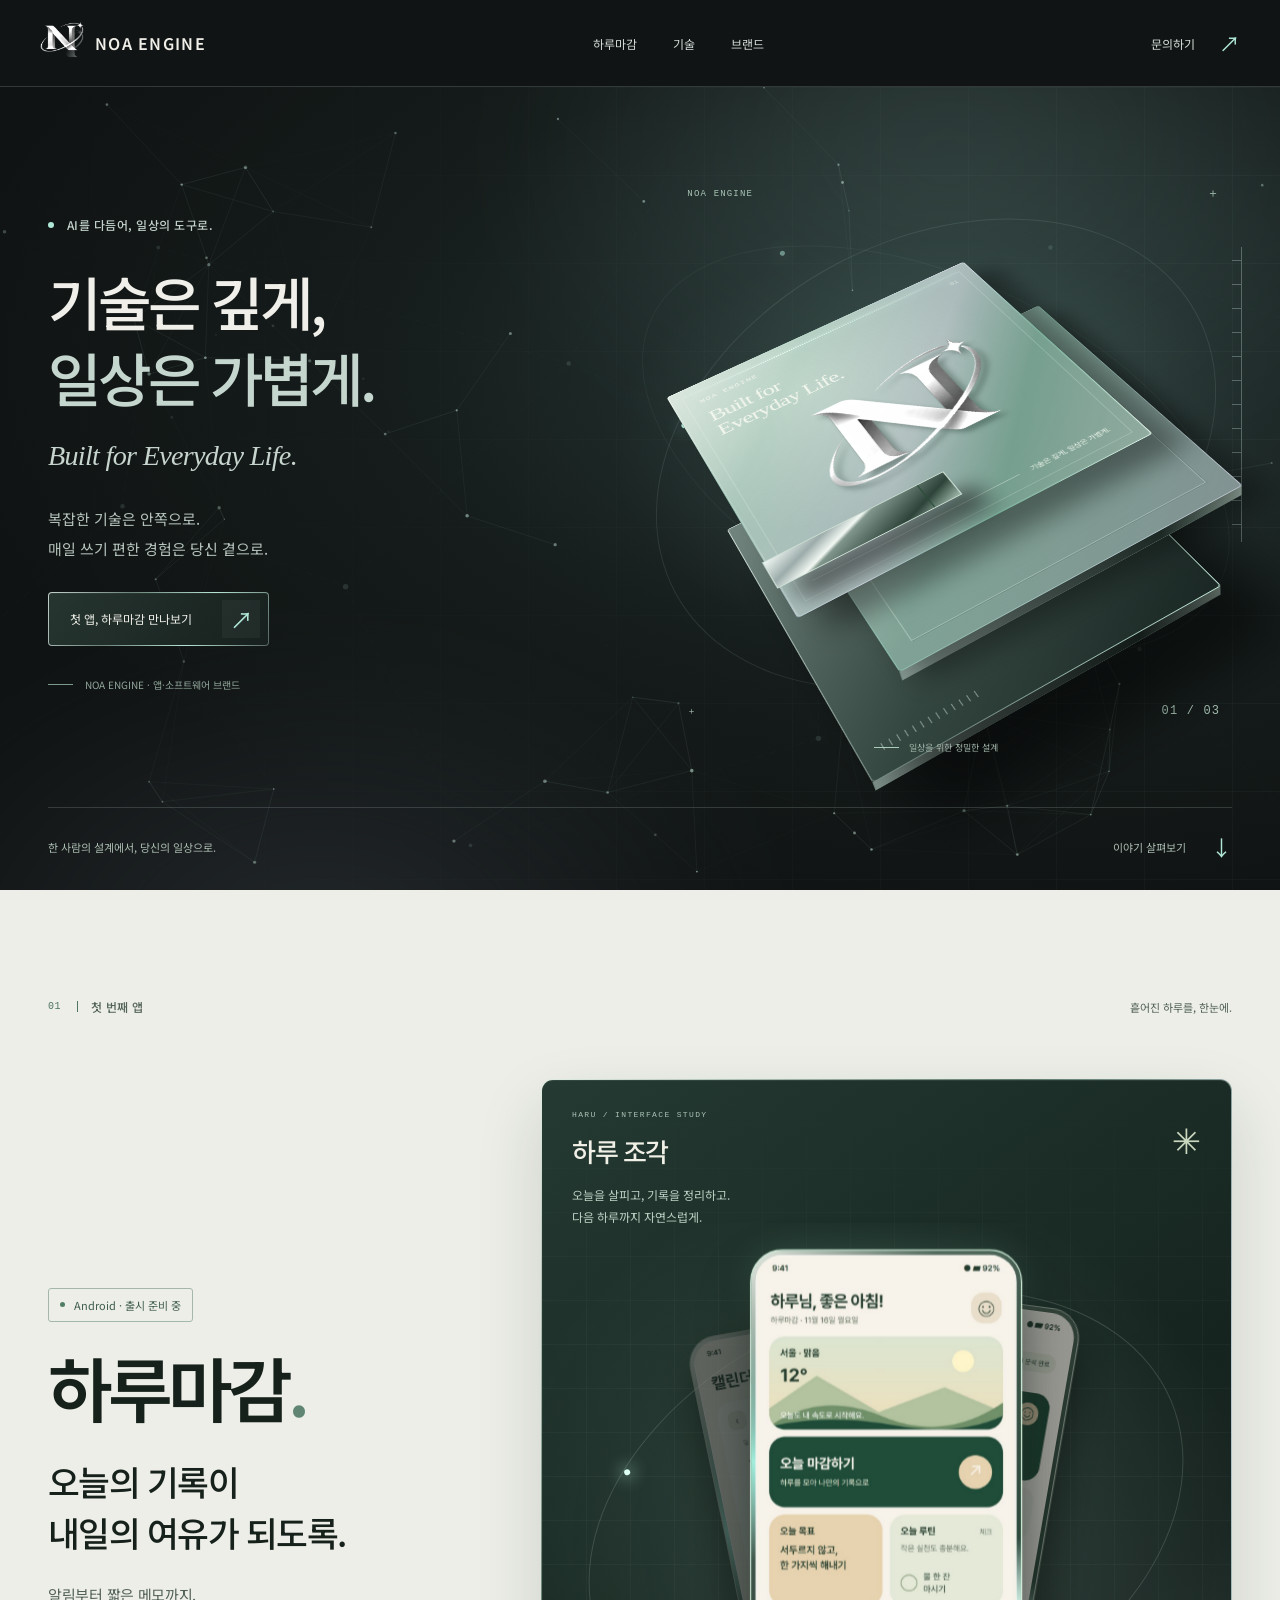
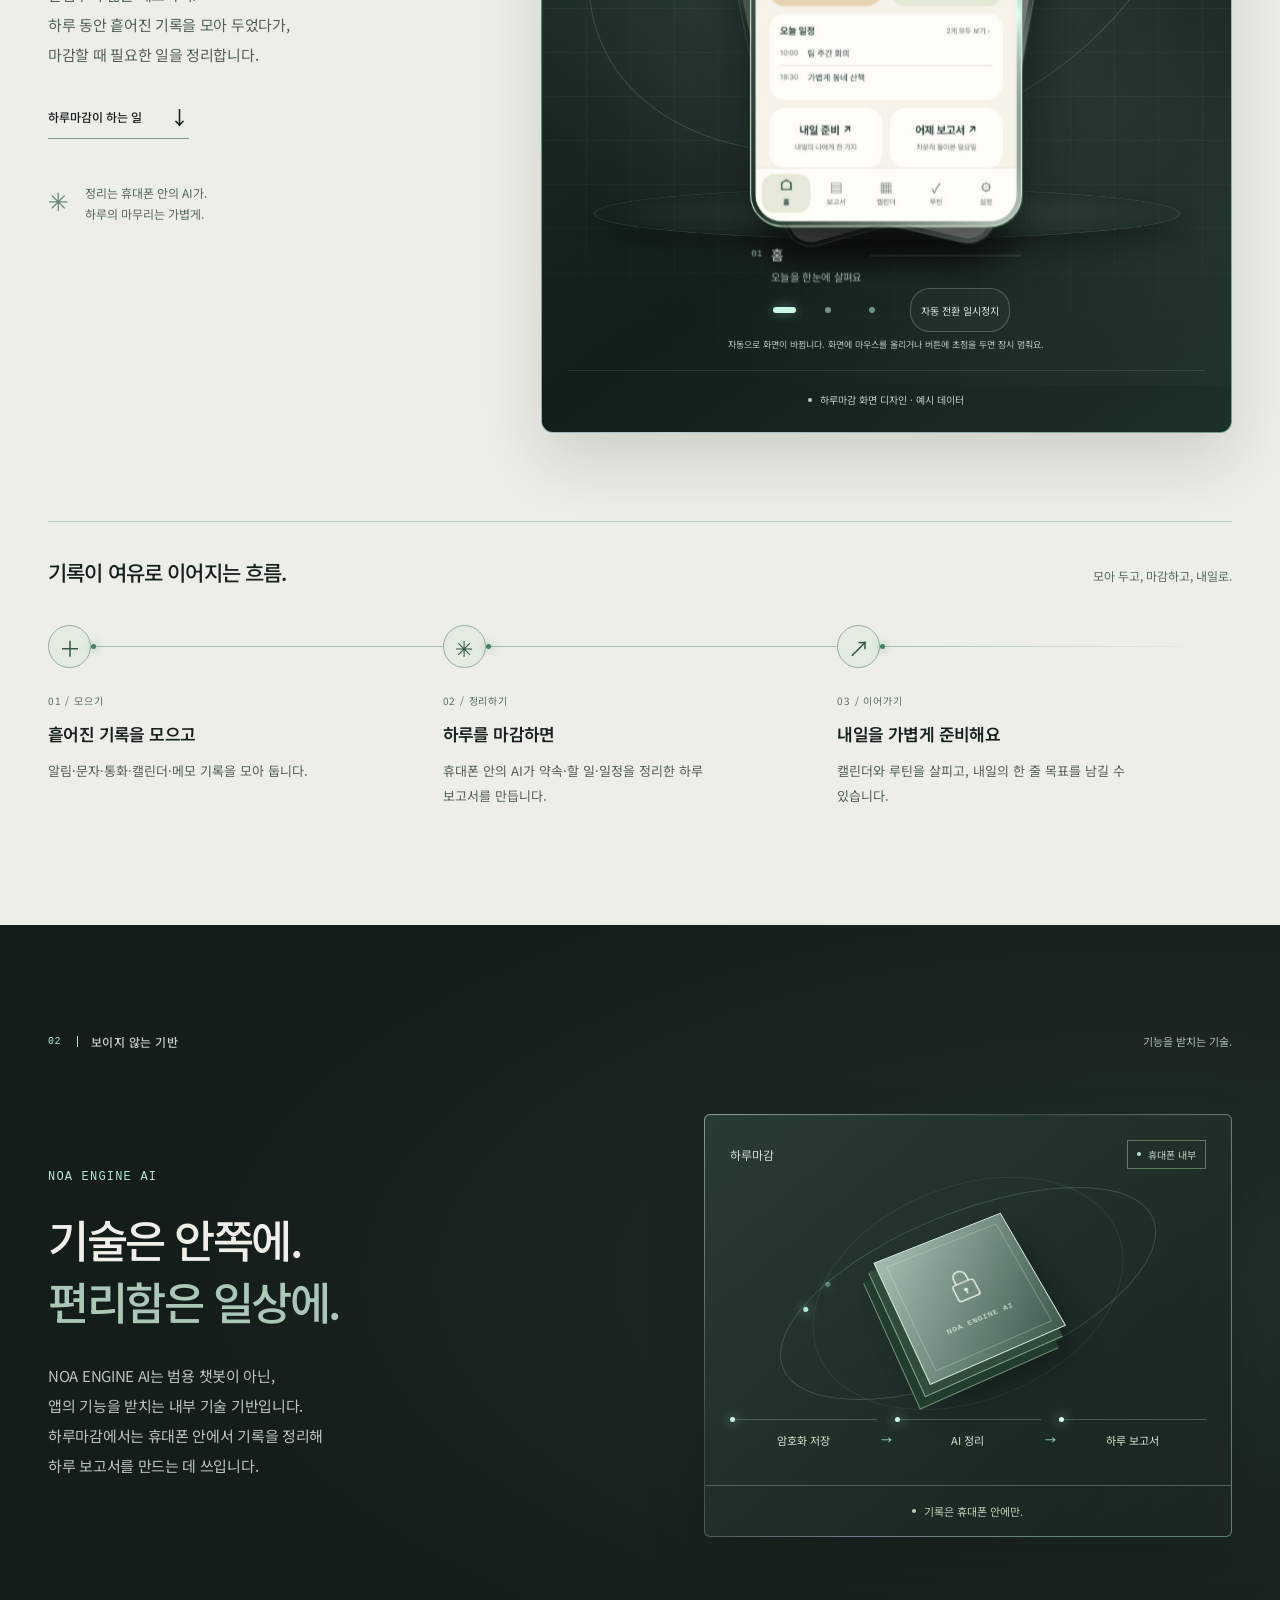
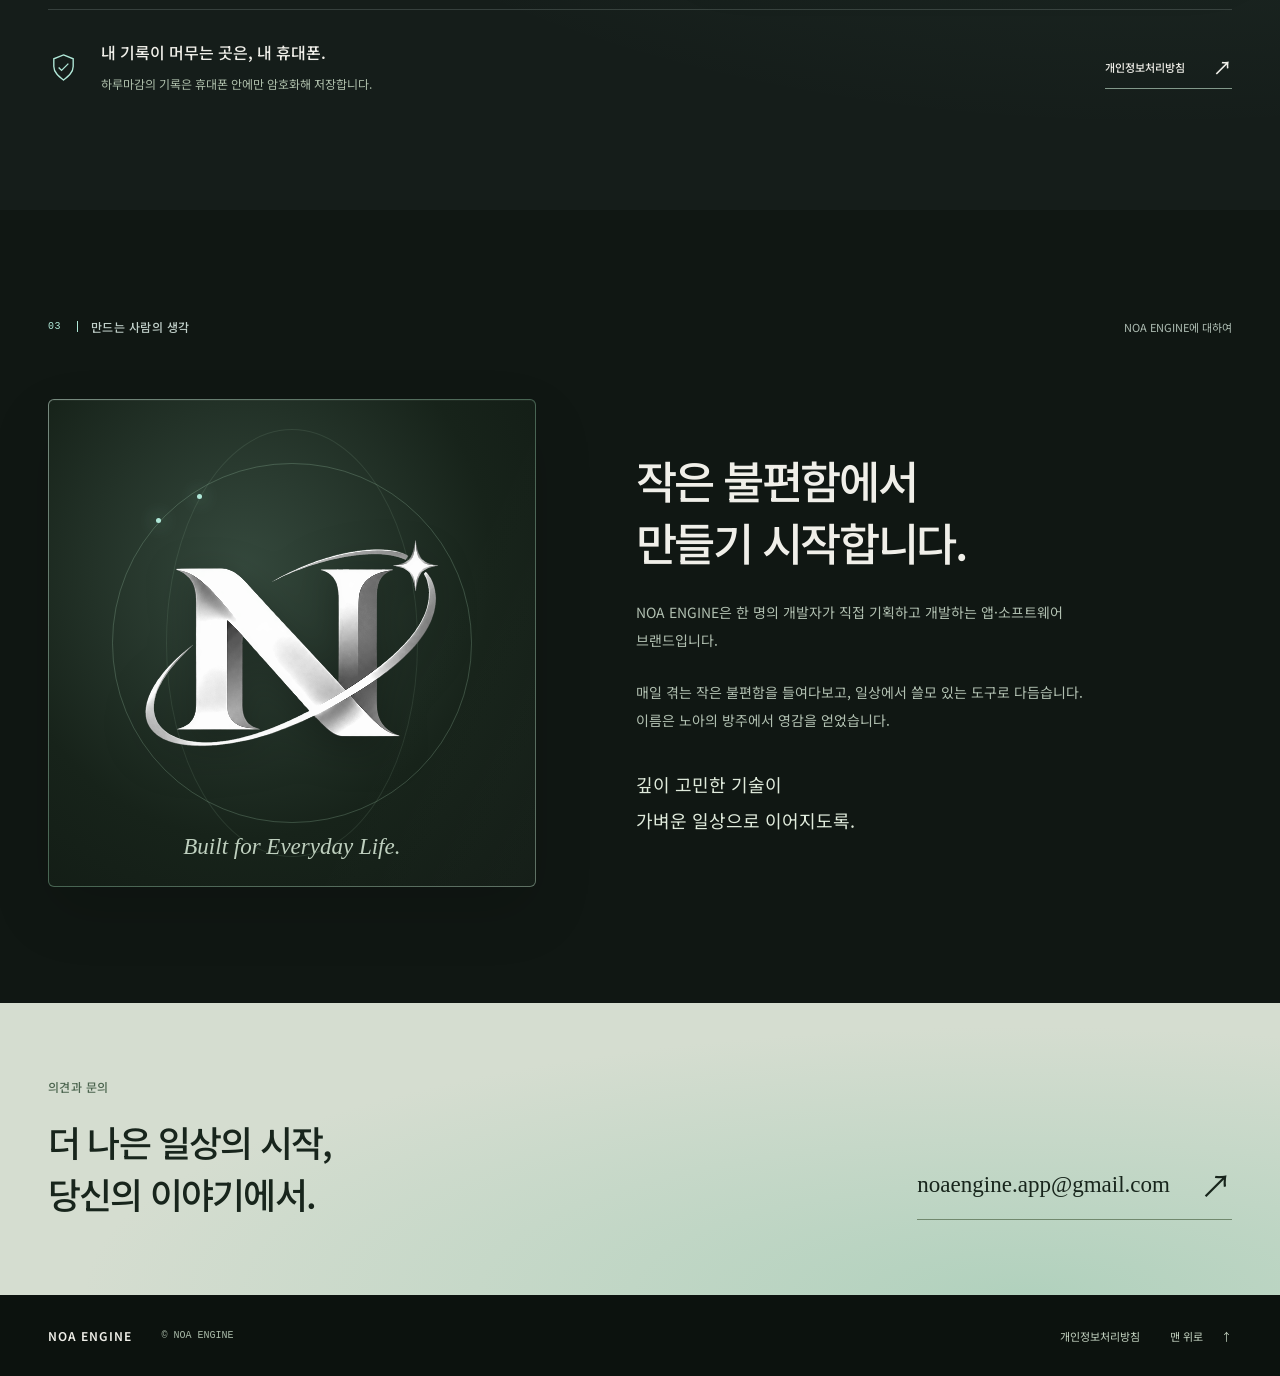
==== commit e25d45d1: "브랜드 표기 수정: NOA ENGIN → NOA ENGINE Co-Authored-By: Claude Opus 5.5 <noreply@anthropic.com> Claude-Ses" ====
--- a/index.html
+++ b/index.html
@@ -7,20 +7,20 @@
   <meta name="google-site-verification" content="1sRLtbHGFo7kNbA8APGg2zzlIh38Q06wsUePaYEYe80" />
   <meta name="naver-site-verification" content="ac9e51b49d8496aecd9ed5d0da78b15591a55476" />
   <meta name="theme-color" content="#111413">
-  <meta name="description" content="NOA ENGIN은 1인 개발자가 직접 기획하고 개발하는 앱·소프트웨어 브랜드입니다. 일상 속 작은 불편함을 해결하는 실용적인 앱을 만들며, 첫 앱 '하루마감'을 출시 준비 중입니다.">
-  <title>NOA ENGIN — 기술은 깊게, 일상은 가볍게.</title>
+  <meta name="description" content="NOA ENGINE은 1인 개발자가 직접 기획하고 개발하는 앱·소프트웨어 브랜드입니다. 일상 속 작은 불편함을 해결하는 실용적인 앱을 만들며, 첫 앱 '하루마감'을 출시 준비 중입니다.">
+  <title>NOA ENGINE — 기술은 깊게, 일상은 가볍게.</title>
   <link rel="canonical" href="https://noaengineapp.github.io/">
   <meta property="og:type" content="website">
-  <meta property="og:title" content="NOA ENGIN — 기술은 깊게, 일상은 가볍게.">
-  <meta property="og:description" content="NOA ENGIN은 1인 개발자가 직접 기획하고 개발하는 앱·소프트웨어 브랜드입니다. 일상 속 작은 불편함을 해결하는 실용적인 앱을 만들며, 첫 앱 '하루마감'을 출시 준비 중입니다.">
+  <meta property="og:title" content="NOA ENGINE — 기술은 깊게, 일상은 가볍게.">
+  <meta property="og:description" content="NOA ENGINE은 1인 개발자가 직접 기획하고 개발하는 앱·소프트웨어 브랜드입니다. 일상 속 작은 불편함을 해결하는 실용적인 앱을 만들며, 첫 앱 '하루마감'을 출시 준비 중입니다.">
   <meta property="og:url" content="https://noaengineapp.github.io/">
   <meta property="og:image" content="https://noaengineapp.github.io/assets/og-banner.jpg">
   <meta property="og:image:width" content="1200">
   <meta property="og:image:height" content="675">
   <meta property="og:locale" content="ko_KR">
   <meta name="twitter:card" content="summary_large_image">
-  <meta name="twitter:title" content="NOA ENGIN — 기술은 깊게, 일상은 가볍게.">
-  <meta name="twitter:description" content="NOA ENGIN은 1인 개발자가 직접 기획하고 개발하는 앱·소프트웨어 브랜드입니다. 일상 속 작은 불편함을 해결하는 실용적인 앱을 만들며, 첫 앱 '하루마감'을 출시 준비 중입니다.">
+  <meta name="twitter:title" content="NOA ENGINE — 기술은 깊게, 일상은 가볍게.">
+  <meta name="twitter:description" content="NOA ENGINE은 1인 개발자가 직접 기획하고 개발하는 앱·소프트웨어 브랜드입니다. 일상 속 작은 불편함을 해결하는 실용적인 앱을 만들며, 첫 앱 '하루마감'을 출시 준비 중입니다.">
   <meta name="twitter:image" content="https://noaengineapp.github.io/assets/og-banner.jpg">
   <link rel="icon" type="image/png" sizes="64x64" href="assets/icon-64.png">
   <link rel="apple-touch-icon" sizes="180x180" href="assets/icon-180.png">
@@ -32,7 +32,7 @@
   {
     "@context": "https://schema.org",
     "@type": "Organization",
-    "name": "NOA ENGIN",
+    "name": "NOA ENGINE",
     "alternateName": "노아엔진",
     "url": "https://noaengineapp.github.io/",
     "email": "noaengine.app@gmail.com",
@@ -45,9 +45,9 @@
   <a class="skip-link" href="#main">본문으로 바로가기</a>
   <header class="site-header">
     <div class="header-inner">
-      <a class="wordmark" href="#home" aria-label="NOA ENGIN 처음으로">
+      <a class="wordmark" href="#home" aria-label="NOA ENGINE 처음으로">
         <span class="brand-mark"><img src="assets/logo-mark-600.png" width="44" height="44" alt=""></span>
-        <span>NOA ENGIN</span>
+        <span>NOA ENGINE</span>
       </a>
       <nav class="desktop-nav" aria-label="주요 메뉴">
         <a href="#haru">하루마감</a>
@@ -98,14 +98,14 @@
           <p class="hero-english" lang="en">Built for Everyday Life.</p>
           <p class="hero-description">복잡한 기술은 안쪽으로.<br>매일 쓰기 편한 경험은 당신 곁으로.</p>
           <a class="button-link" href="#haru">첫 앱, 하루마감 만나보기 <span aria-hidden="true">↗</span></a>
-          <p class="hero-caption"><span aria-hidden="true"></span>NOA ENGIN · 앱·소프트웨어 브랜드</p>
-        </div>
-
-        <div class="hero-art" role="img" aria-label="은빛과 민트빛이 흐르는 유리 금속 판 위에 떠 있는 NOA ENGIN 로고">
+          <p class="hero-caption"><span aria-hidden="true"></span>NOA ENGINE · 앱·소프트웨어 브랜드</p>
+        </div>
+
+        <div class="hero-art" role="img" aria-label="은빛과 민트빛이 흐르는 유리 금속 판 위에 떠 있는 NOA ENGINE 로고">
           <div class="art-halo" aria-hidden="true"></div>
           <div class="art-orbit" aria-hidden="true"></div>
           <div class="art-orbit orbit-two" aria-hidden="true"></div>
-          <div class="hud hud-top" aria-hidden="true"><span>NOA ENGIN</span><span>＋</span></div>
+          <div class="hud hud-top" aria-hidden="true"><span>NOA ENGINE</span><span>＋</span></div>
           <div class="hud hud-bottom" aria-hidden="true"><span>＋</span><span>01 / 03</span></div>
           <div class="art-ruler" aria-hidden="true"></div>
           <div class="art-camera">
@@ -122,7 +122,7 @@
                 <div class="plate plate-top">
                   <span class="plate-hairline"></span>
                   <div class="plate-label">
-                    <span>NOA ENGIN</span>
+                    <span>NOA ENGINE</span>
                     <strong lang="en">Built for<br>Everyday Life.</strong>
                   </div>
                   <div class="logo-metal">
@@ -277,9 +277,9 @@
         </div>
         <div class="technology-grid">
           <div class="technology-copy" data-reveal>
-            <p class="technology-name">NOA ENGIN AI</p>
+            <p class="technology-name">NOA ENGINE AI</p>
             <h2 id="technology-title">기술은 안쪽에.<br><span>편리함은 일상에.</span></h2>
-            <p class="body-copy">NOA ENGIN AI는 범용 챗봇이 아닌,<br>앱의 기능을 받치는 내부 기술 기반입니다.<br>하루마감에서는 휴대폰 안에서 기록을 정리해<br>하루 보고서를 만드는 데 쓰입니다.</p>
+            <p class="body-copy">NOA ENGINE AI는 범용 챗봇이 아닌,<br>앱의 기능을 받치는 내부 기술 기반입니다.<br>하루마감에서는 휴대폰 안에서 기록을 정리해<br>하루 보고서를 만드는 데 쓰입니다.</p>
           </div>
           <div class="local-diagram glass-card" data-reveal data-card>
             <div class="diagram-topline"><span>하루마감</span><span class="diagram-tag"><i aria-hidden="true"></i>휴대폰 내부</span></div>
@@ -289,7 +289,7 @@
               <div class="core-chip">
                 <span class="chip-frame"></span>
                 <svg viewBox="0 0 48 48" fill="none"><rect x="12" y="21" width="24" height="20" rx="3" stroke="currentColor" stroke-width="1.5"/><path d="M17 21v-7a7 7 0 0 1 14 0v7" stroke="currentColor" stroke-width="1.5"/><circle cx="24" cy="30" r="2" fill="currentColor"/><path d="M24 32v3" stroke="currentColor" stroke-width="1.5"/></svg>
-                <span>NOA ENGIN AI</span>
+                <span>NOA ENGINE AI</span>
               </div>
             </div>
             <ol class="diagram-flow" aria-label="휴대폰 내부 처리 순서">
@@ -310,7 +310,7 @@
       <div class="container">
         <div class="section-heading" data-reveal>
           <p class="eyebrow"><span class="section-number">03</span>만드는 사람의 생각</p>
-          <p class="section-aside">NOA ENGIN에 대하여</p>
+          <p class="section-aside">NOA ENGINE에 대하여</p>
         </div>
         <div class="about-grid">
           <div class="about-symbol glass-card" data-reveal data-card aria-hidden="true">
@@ -321,7 +321,7 @@
           </div>
           <div class="about-copy" data-reveal>
             <h2 id="about-title">작은 불편함에서<br>만들기 시작합니다.</h2>
-            <p>NOA ENGIN은 한 명의 개발자가 직접 기획하고 개발하는 앱·소프트웨어 브랜드입니다.</p>
+            <p>NOA ENGINE은 한 명의 개발자가 직접 기획하고 개발하는 앱·소프트웨어 브랜드입니다.</p>
             <p>매일 겪는 작은 불편함을 들여다보고, 일상에서 쓸모 있는 도구로 다듬습니다. 이름은 노아의 방주에서 영감을 얻었습니다.</p>
             <p class="about-closing">깊이 고민한 기술이<br>가벼운 일상으로 이어지도록.</p>
           </div>
@@ -339,8 +339,8 @@
 
   <footer class="site-footer">
     <div class="container footer-inner">
-      <a class="wordmark footer-wordmark" href="#home" aria-label="NOA ENGIN 처음으로">NOA ENGIN</a>
-      <p>© NOA ENGIN</p>
+      <a class="wordmark footer-wordmark" href="#home" aria-label="NOA ENGINE 처음으로">NOA ENGINE</a>
+      <p>© NOA ENGINE</p>
       <a class="privacy-link" href="privacy.html">개인정보처리방침</a>
       <a class="back-top" href="#home">맨 위로 <span aria-hidden="true">↑</span></a>
     </div>
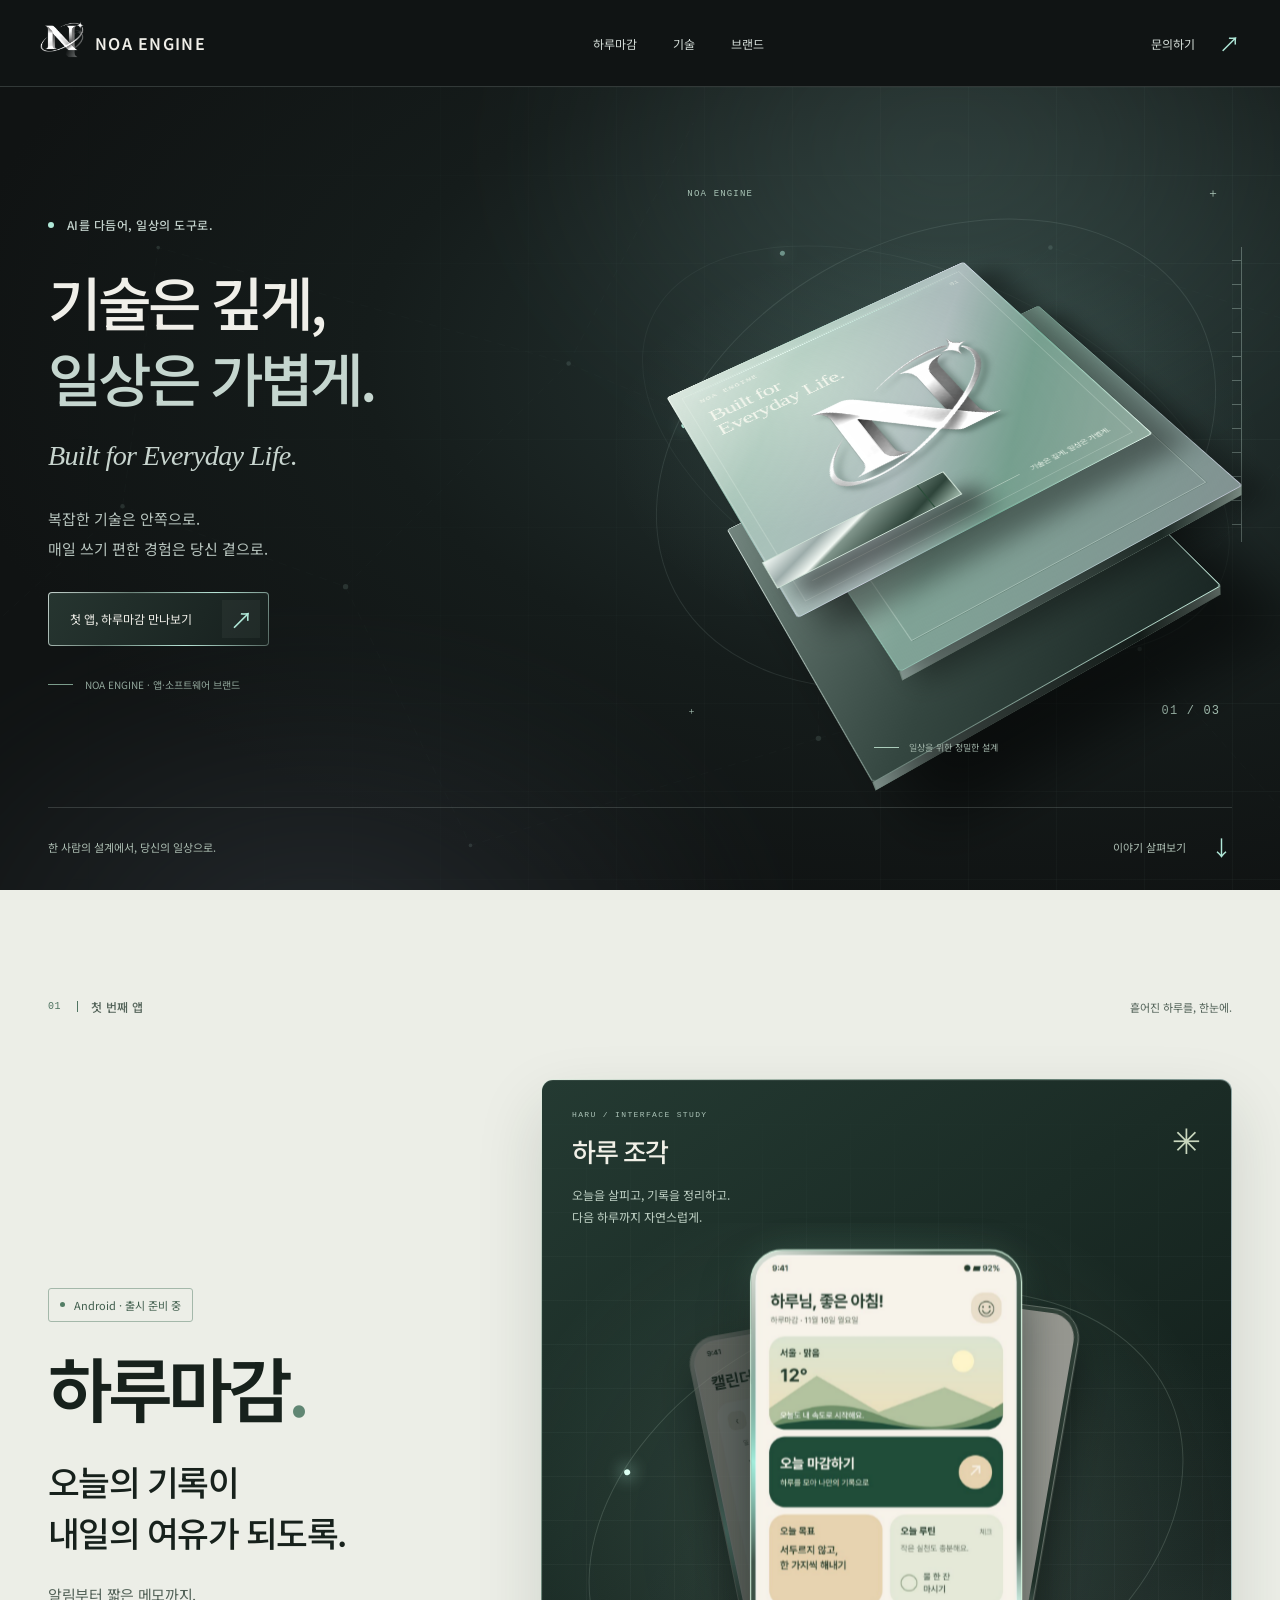
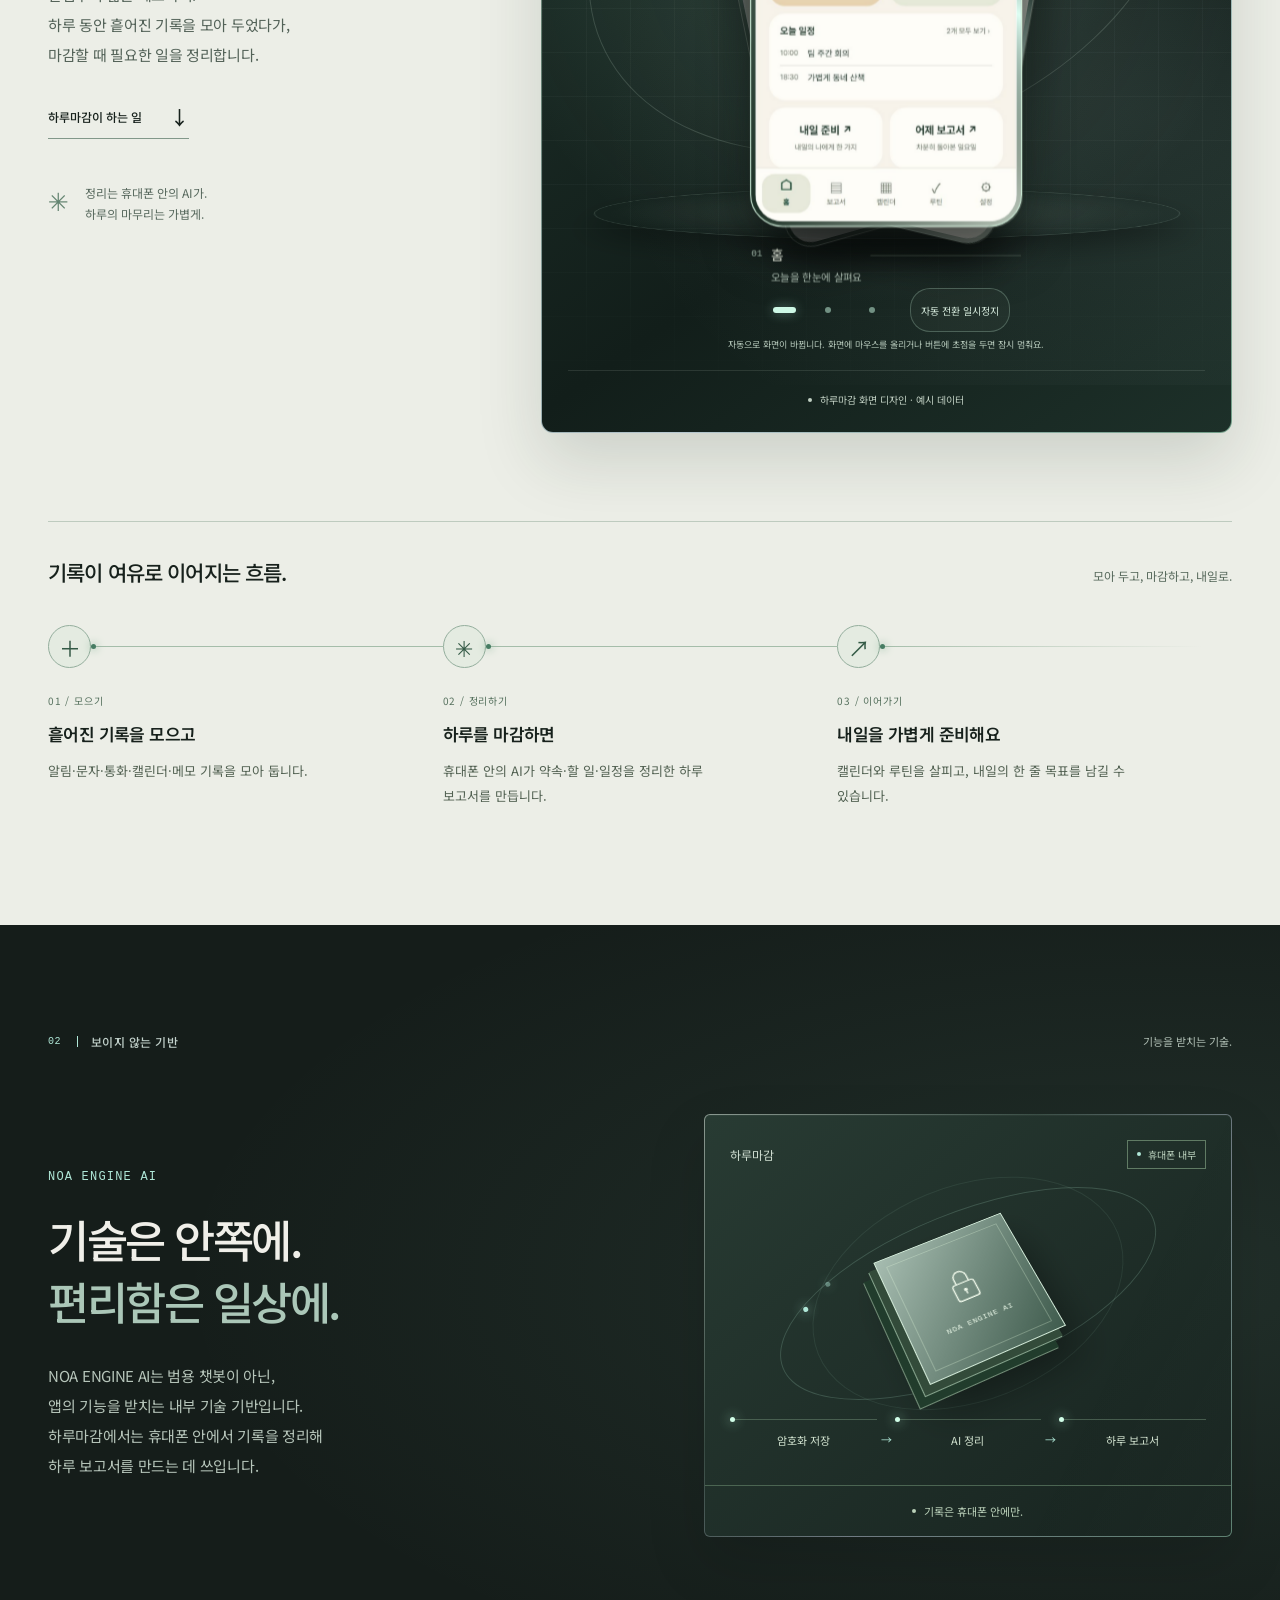
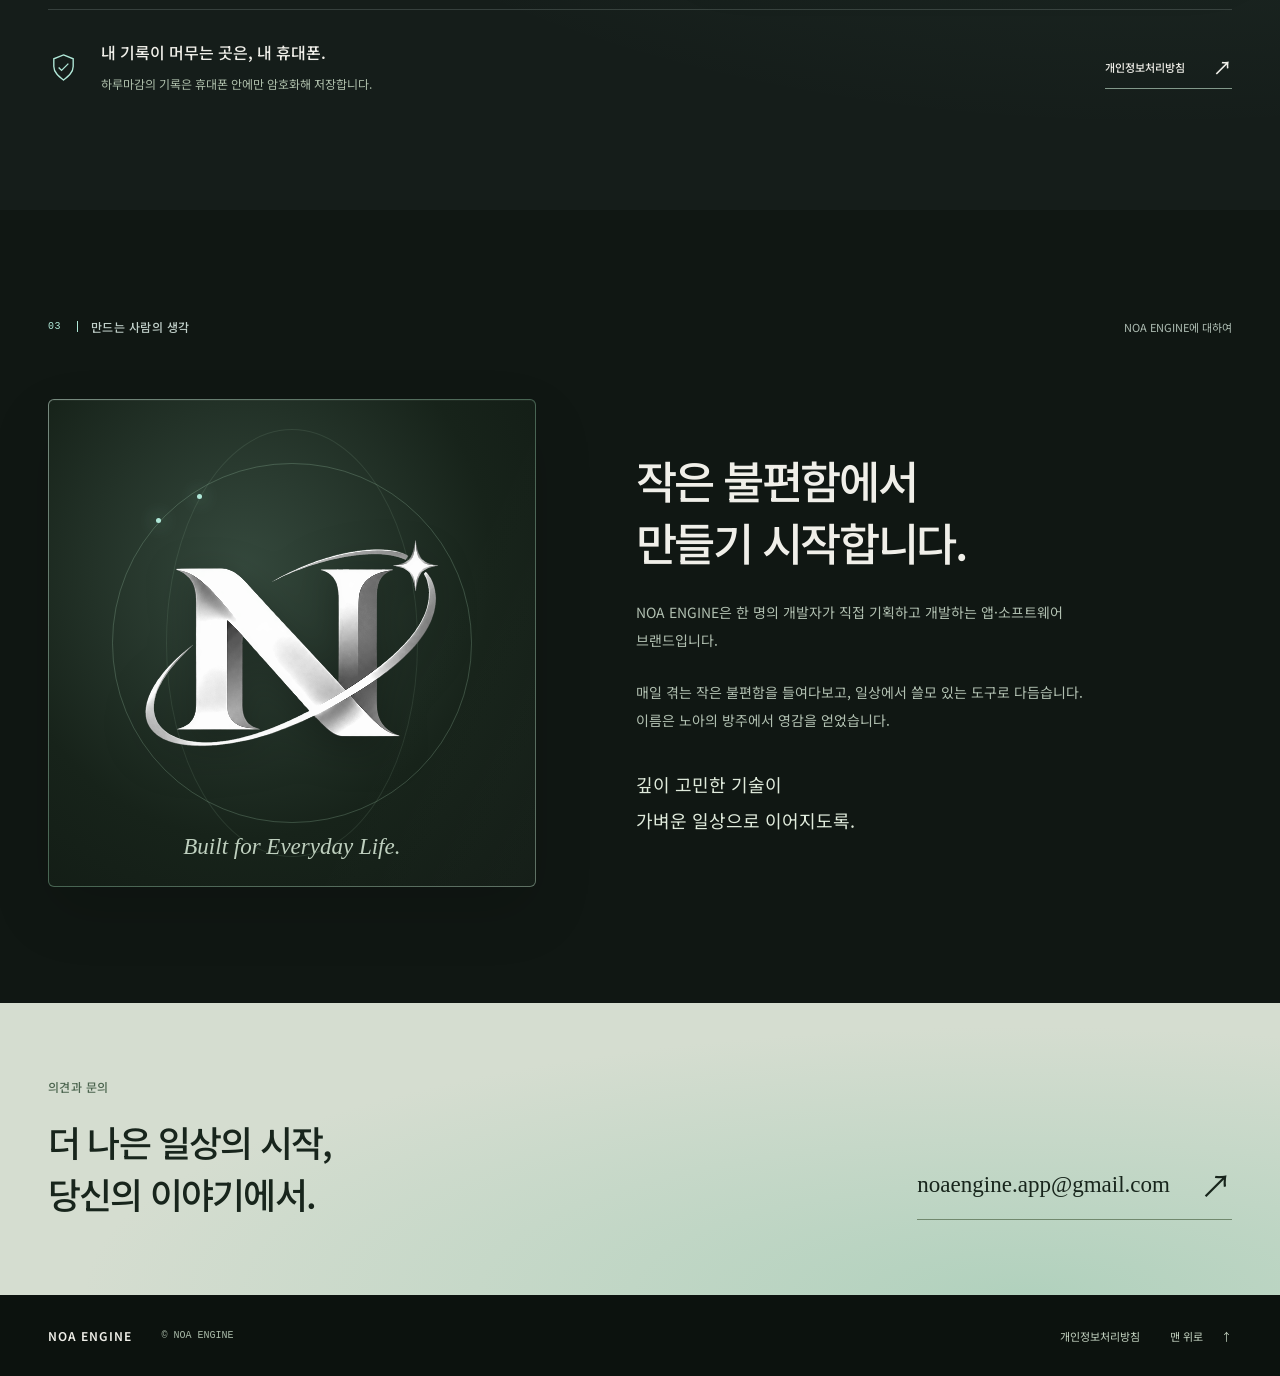
==== commit 61e2a42a: "하루마감 보고서 예시 화면을 앱 현재 디자인(보고서 4.1차)으로 교체(미배포) 옛 보고서 화면(오늘의 한 줄·기록/약속/할 일 숫자) -> 앱 0.24.0부터 쓰는 보고서 탭(풍" ====
--- a/index.html
+++ b/index.html
@@ -197,7 +197,7 @@
               <div class="haru-screen" id="haru-screen-report">
                 <div class="haru-screen-float">
                   <div class="haru-device">
-                    <img src="assets/haru-report.jpg" width="720" height="1560" alt="하루마감 보고서 디자인. 오늘의 한 줄, 기록 42개, 약속 2개, 할 일 3개, 일정 후보와 내일의 한 줄 목표가 있는 예시 화면." loading="lazy" decoding="async">
+                    <img src="assets/haru-report.jpg" width="720" height="1560" alt="하루마감 보고서 디자인. 마감한 하루의 풍경 카드와 한 줄 요약, 챙길 일 3개, 약속 2개가 있는 예시 화면." loading="lazy" decoding="async">
                     <span class="haru-screen-reflection" aria-hidden="true"></span>
                     <span class="haru-screen-scan" aria-hidden="true"></span>
                   </div>
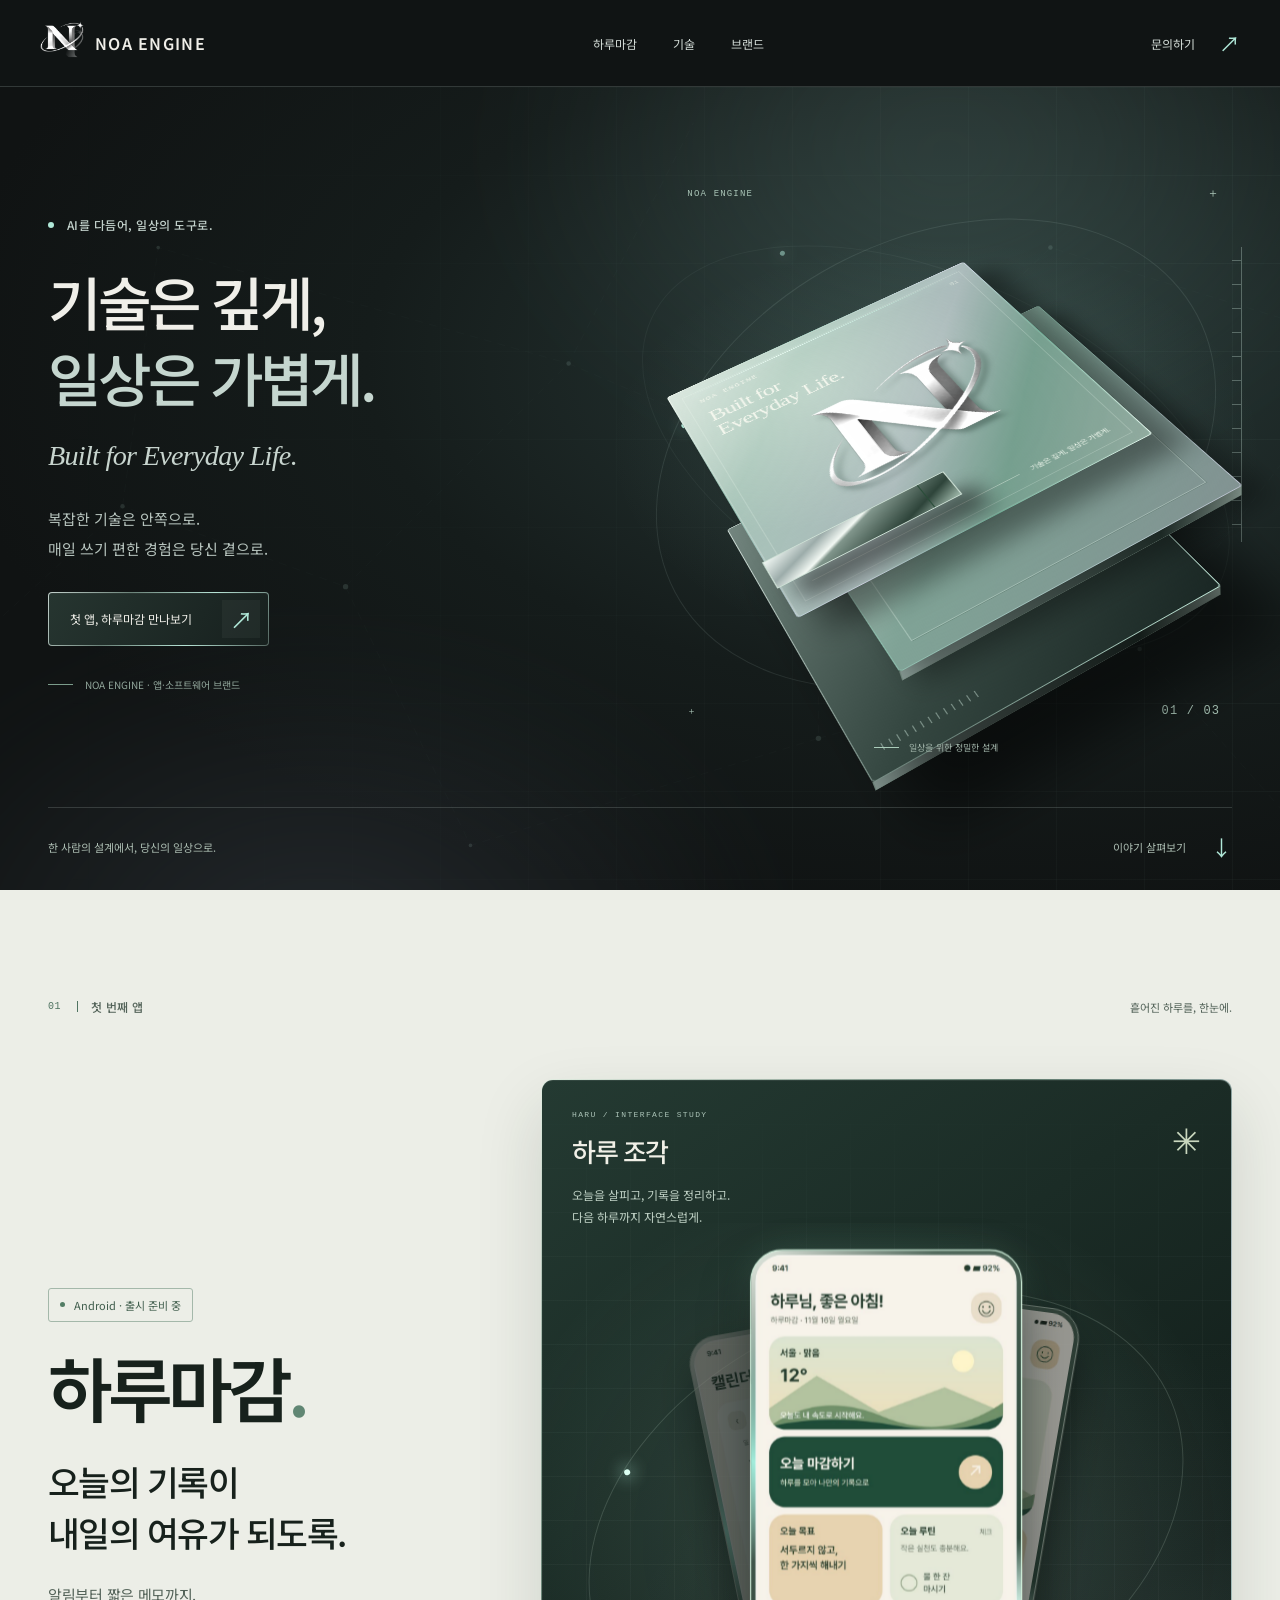
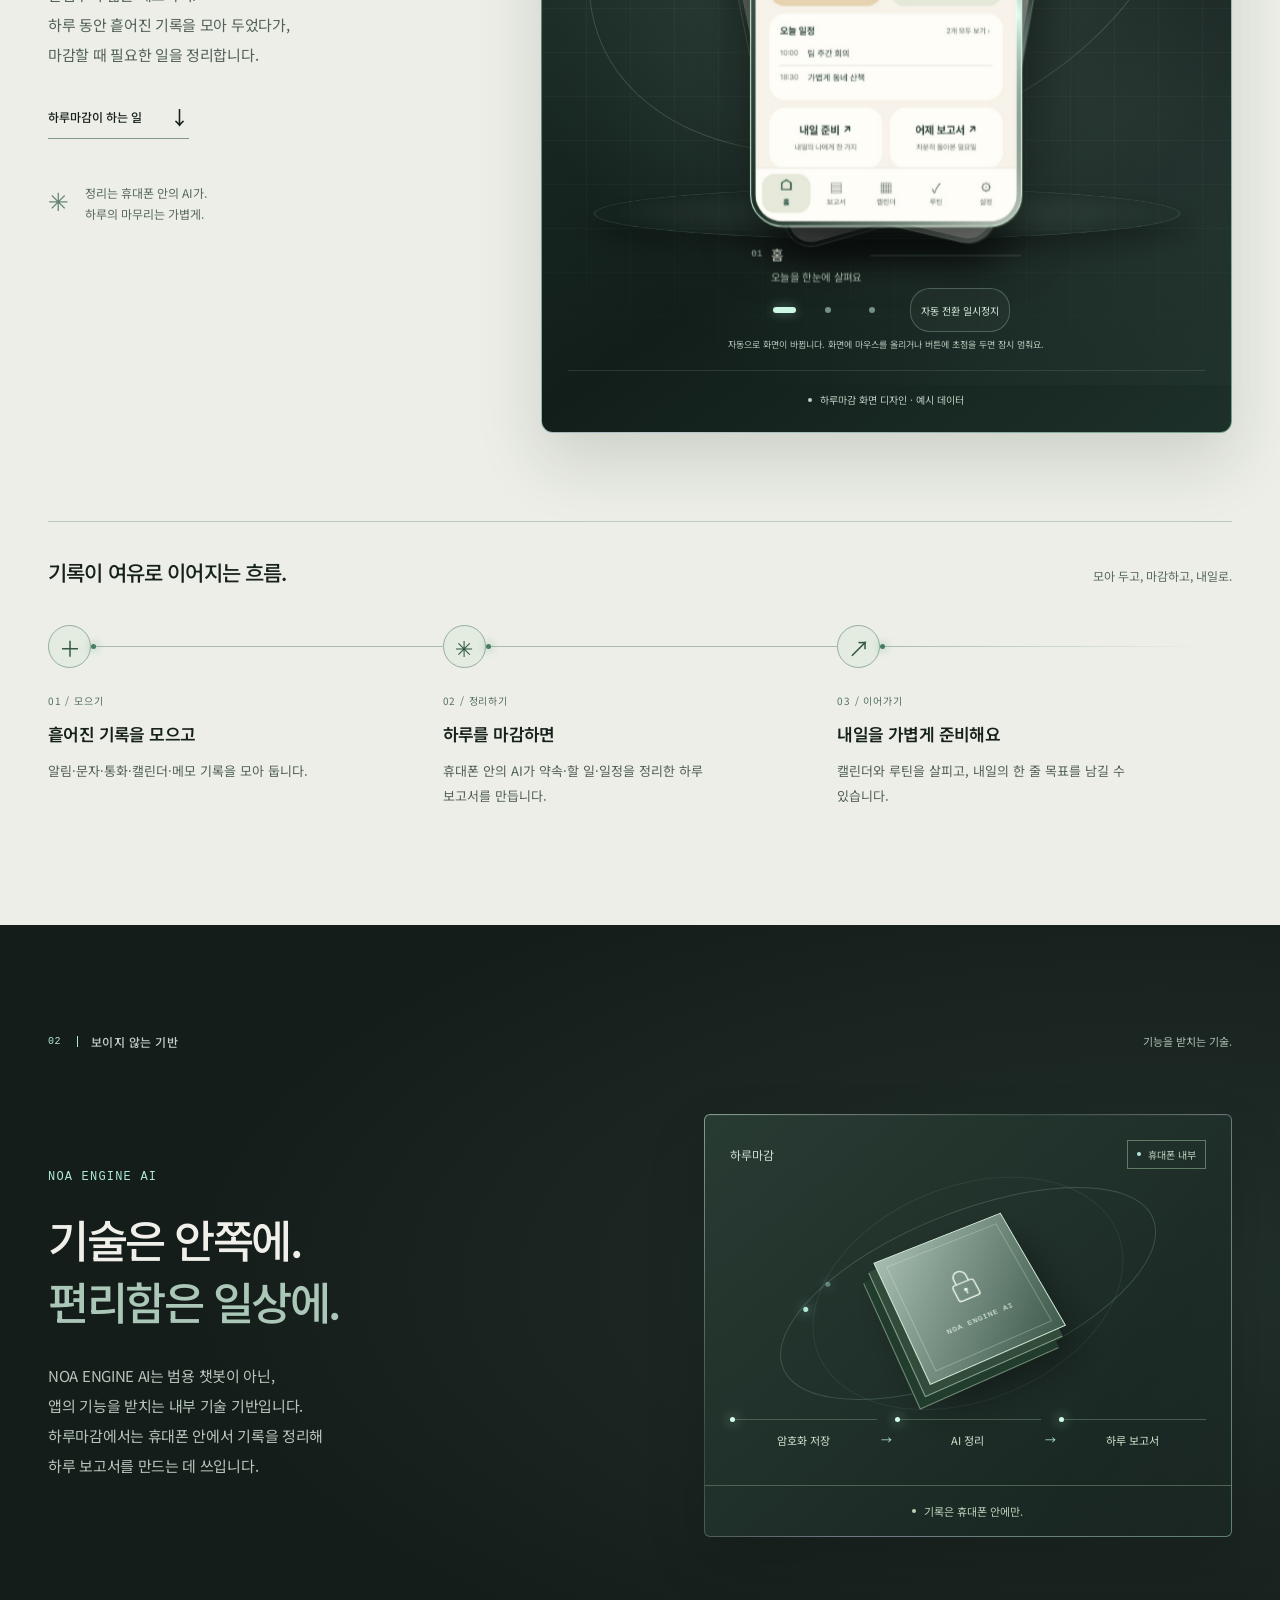
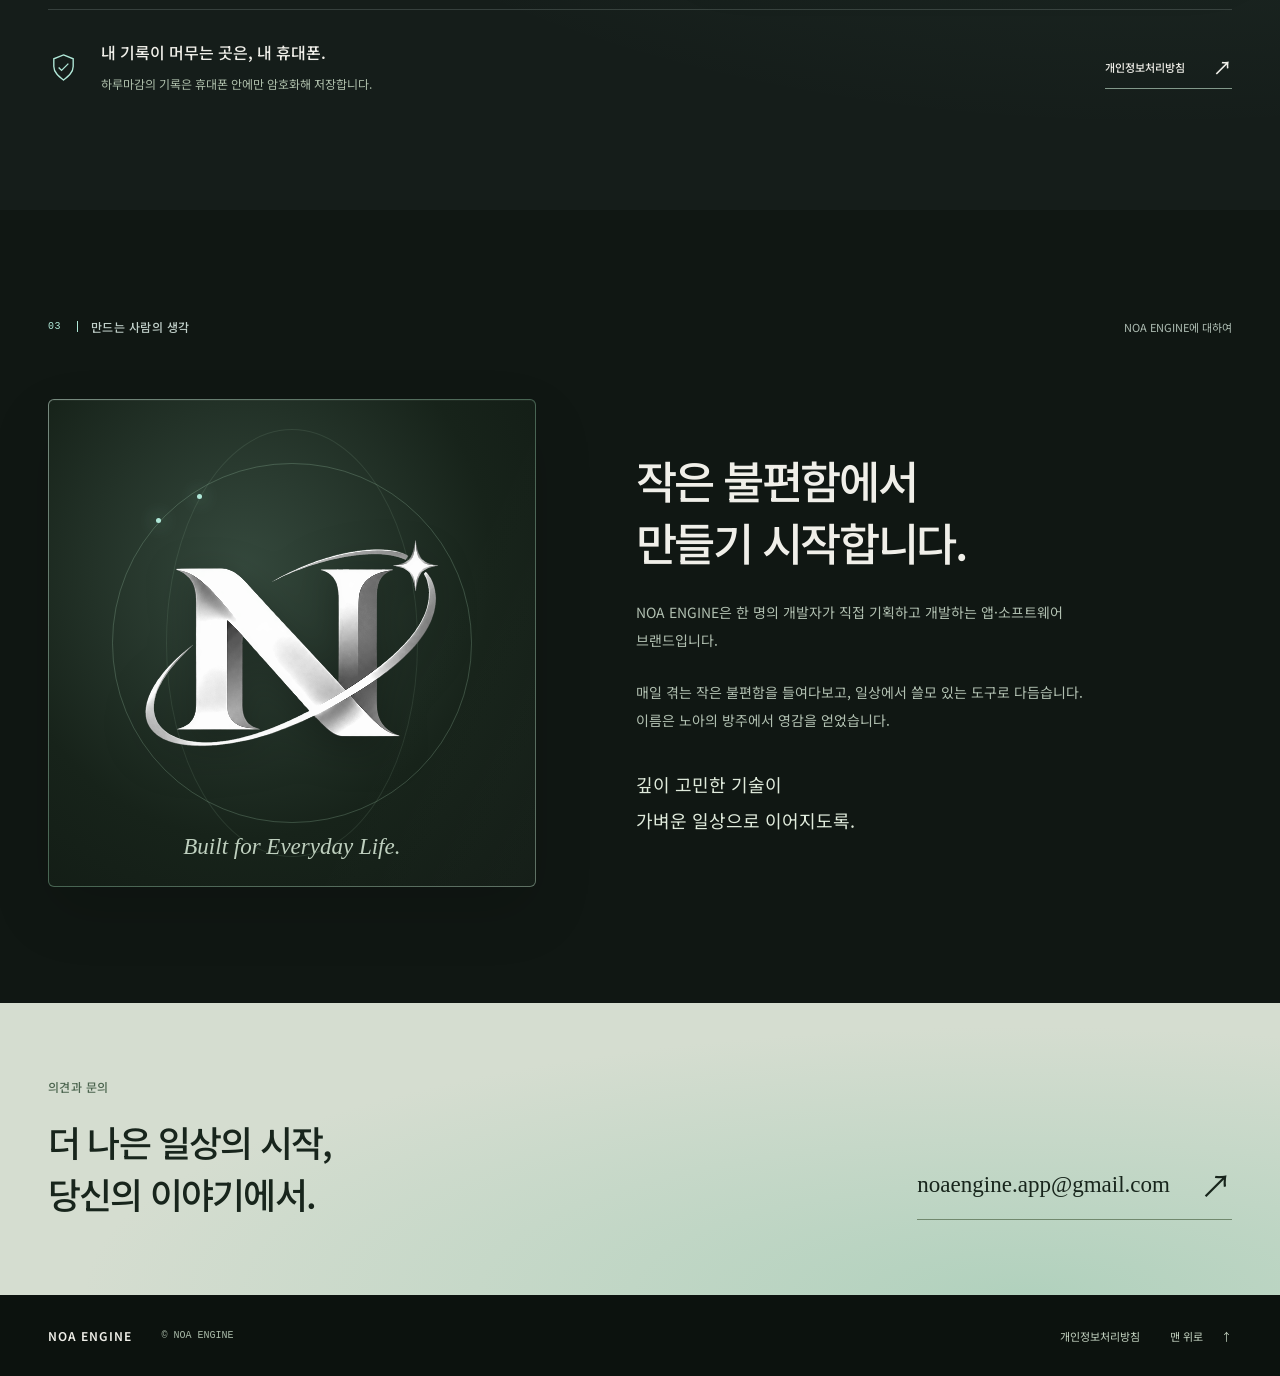
==== commit c64f37c7: "Search Console 소유권 확인 태그 추가(대표 Google 계정) Co-Authored-By: Claude Opus 5.5 <noreply@anthropic.com> Cl" ====
--- a/index.html
+++ b/index.html
@@ -5,22 +5,23 @@
   <meta name="viewport" content="width=device-width, initial-scale=1">
   <meta name="google-site-verification" content="SjDsWeBM890c1Nyw2KzvBsazAwzGMPMWwA5pfyXHjJE" />
   <meta name="google-site-verification" content="1sRLtbHGFo7kNbA8APGg2zzlIh38Q06wsUePaYEYe80" />
+  <meta name="google-site-verification" content="-Qw6rzZ0KxPlqR4TyrRL1Y7cE03BPxwsfACUO1LlX2g" />
   <meta name="naver-site-verification" content="ac9e51b49d8496aecd9ed5d0da78b15591a55476" />
   <meta name="theme-color" content="#111413">
-  <meta name="description" content="NOA ENGINE은 1인 개발자가 직접 기획하고 개발하는 앱·소프트웨어 브랜드입니다. 일상 속 작은 불편함을 해결하는 실용적인 앱을 만들며, 첫 앱 '하루마감'을 출시 준비 중입니다.">
-  <title>NOA ENGINE — 기술은 깊게, 일상은 가볍게.</title>
+  <meta name="description" content="NOA ENGINE(노아엔진)은 1인 개발자가 직접 기획하고 개발하는 앱 브랜드입니다. 첫 앱 '하루마감'은 휴대폰 안 AI가 통화·약속·할 일을 정리해 하루 보고서를 만들어 주는 앱으로, 출시 준비 중입니다.">
+  <title>NOA ENGINE(노아엔진) — 하루마감 앱을 만드는 1인 개발 브랜드</title>
   <link rel="canonical" href="https://noaengineapp.github.io/">
   <meta property="og:type" content="website">
-  <meta property="og:title" content="NOA ENGINE — 기술은 깊게, 일상은 가볍게.">
-  <meta property="og:description" content="NOA ENGINE은 1인 개발자가 직접 기획하고 개발하는 앱·소프트웨어 브랜드입니다. 일상 속 작은 불편함을 해결하는 실용적인 앱을 만들며, 첫 앱 '하루마감'을 출시 준비 중입니다.">
+  <meta property="og:title" content="NOA ENGINE(노아엔진) — 하루마감 앱을 만드는 1인 개발 브랜드">
+  <meta property="og:description" content="NOA ENGINE(노아엔진)은 1인 개발자가 직접 기획하고 개발하는 앱 브랜드입니다. 첫 앱 '하루마감'은 휴대폰 안 AI가 통화·약속·할 일을 정리해 하루 보고서를 만들어 주는 앱으로, 출시 준비 중입니다.">
   <meta property="og:url" content="https://noaengineapp.github.io/">
   <meta property="og:image" content="https://noaengineapp.github.io/assets/og-banner.jpg">
   <meta property="og:image:width" content="1200">
   <meta property="og:image:height" content="675">
   <meta property="og:locale" content="ko_KR">
   <meta name="twitter:card" content="summary_large_image">
-  <meta name="twitter:title" content="NOA ENGINE — 기술은 깊게, 일상은 가볍게.">
-  <meta name="twitter:description" content="NOA ENGINE은 1인 개발자가 직접 기획하고 개발하는 앱·소프트웨어 브랜드입니다. 일상 속 작은 불편함을 해결하는 실용적인 앱을 만들며, 첫 앱 '하루마감'을 출시 준비 중입니다.">
+  <meta name="twitter:title" content="NOA ENGINE(노아엔진) — 하루마감 앱을 만드는 1인 개발 브랜드">
+  <meta name="twitter:description" content="NOA ENGINE(노아엔진)은 1인 개발자가 직접 기획하고 개발하는 앱 브랜드입니다. 첫 앱 '하루마감'은 휴대폰 안 AI가 통화·약속·할 일을 정리해 하루 보고서를 만들어 주는 앱으로, 출시 준비 중입니다.">
   <meta name="twitter:image" content="https://noaengineapp.github.io/assets/og-banner.jpg">
   <link rel="icon" type="image/png" sizes="64x64" href="assets/icon-64.png">
   <link rel="apple-touch-icon" sizes="180x180" href="assets/icon-180.png">
@@ -33,7 +34,7 @@
     "@context": "https://schema.org",
     "@type": "Organization",
     "name": "NOA ENGINE",
-    "alternateName": "노아엔진",
+    "alternateName": ["노아엔진", "노아 엔진", "NOAENGINE"],
     "url": "https://noaengineapp.github.io/",
     "email": "noaengine.app@gmail.com",
     "slogan": "Built for Everyday Life."
